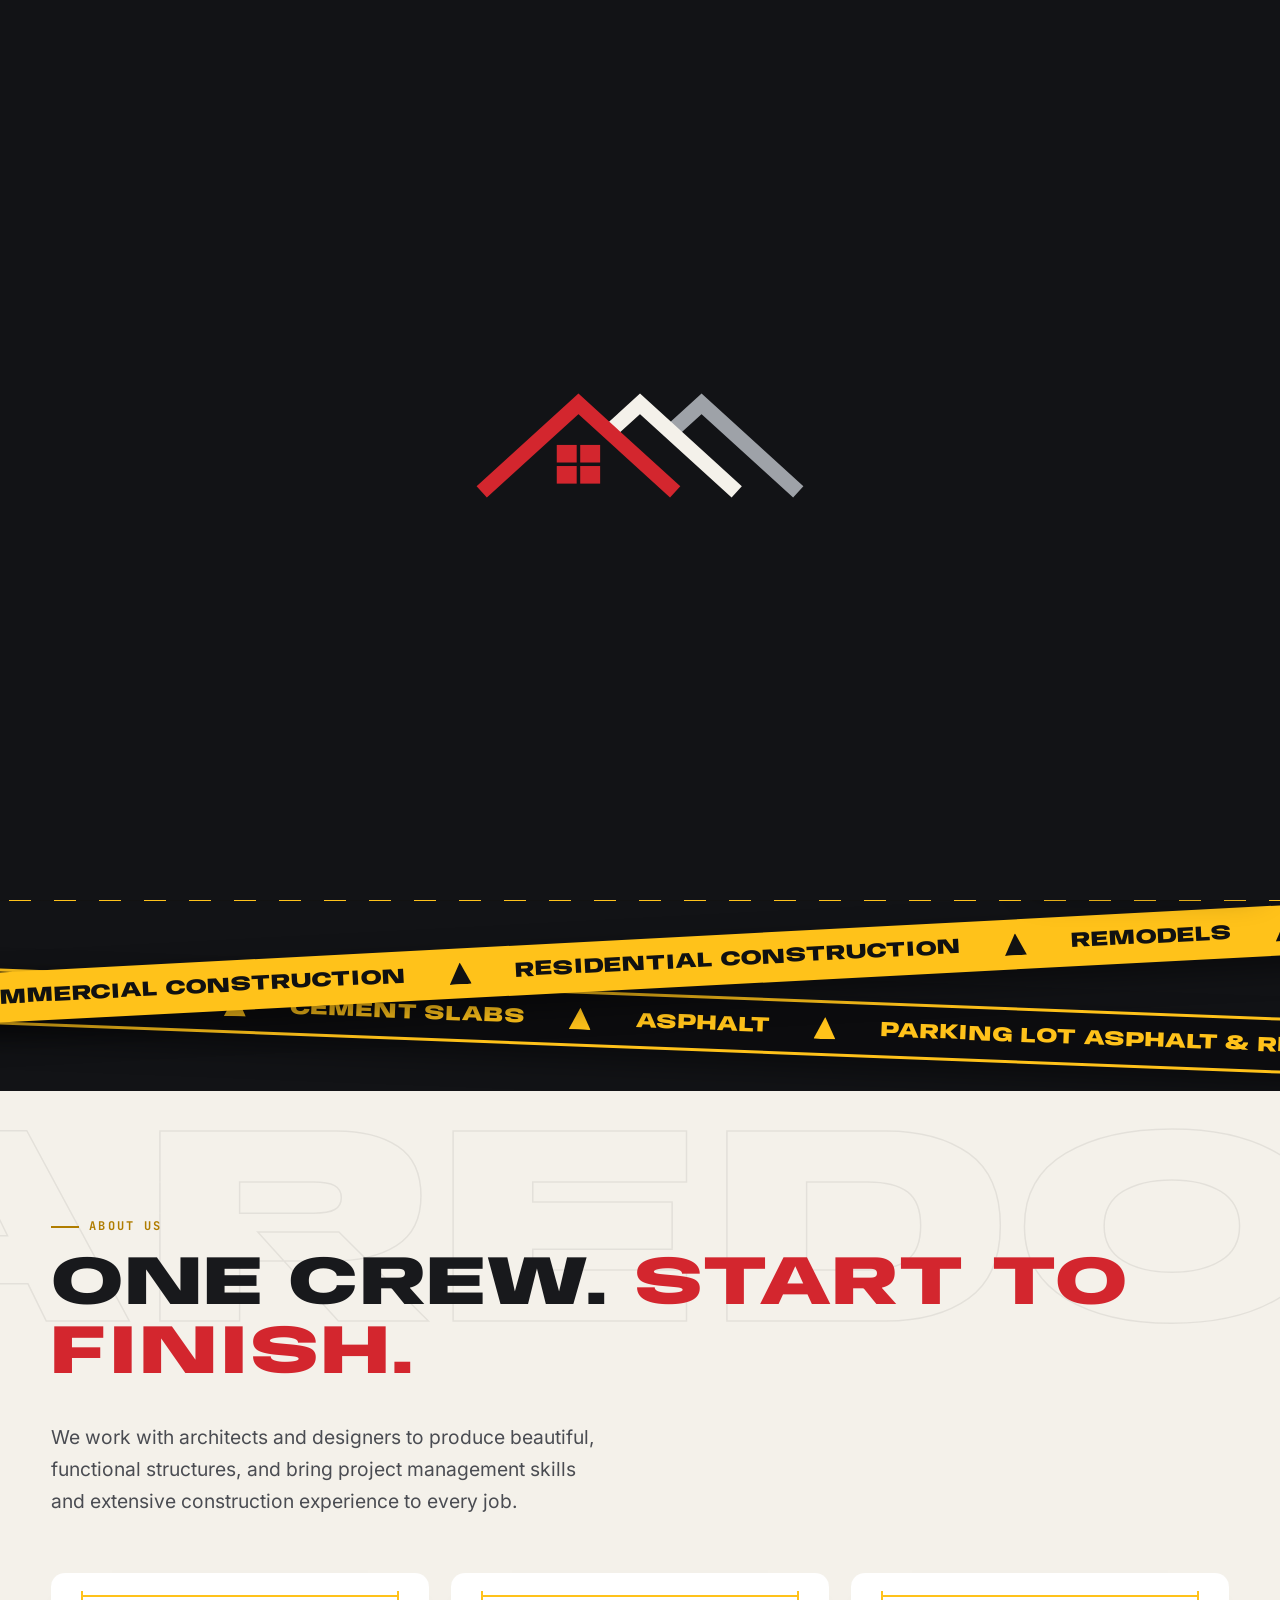
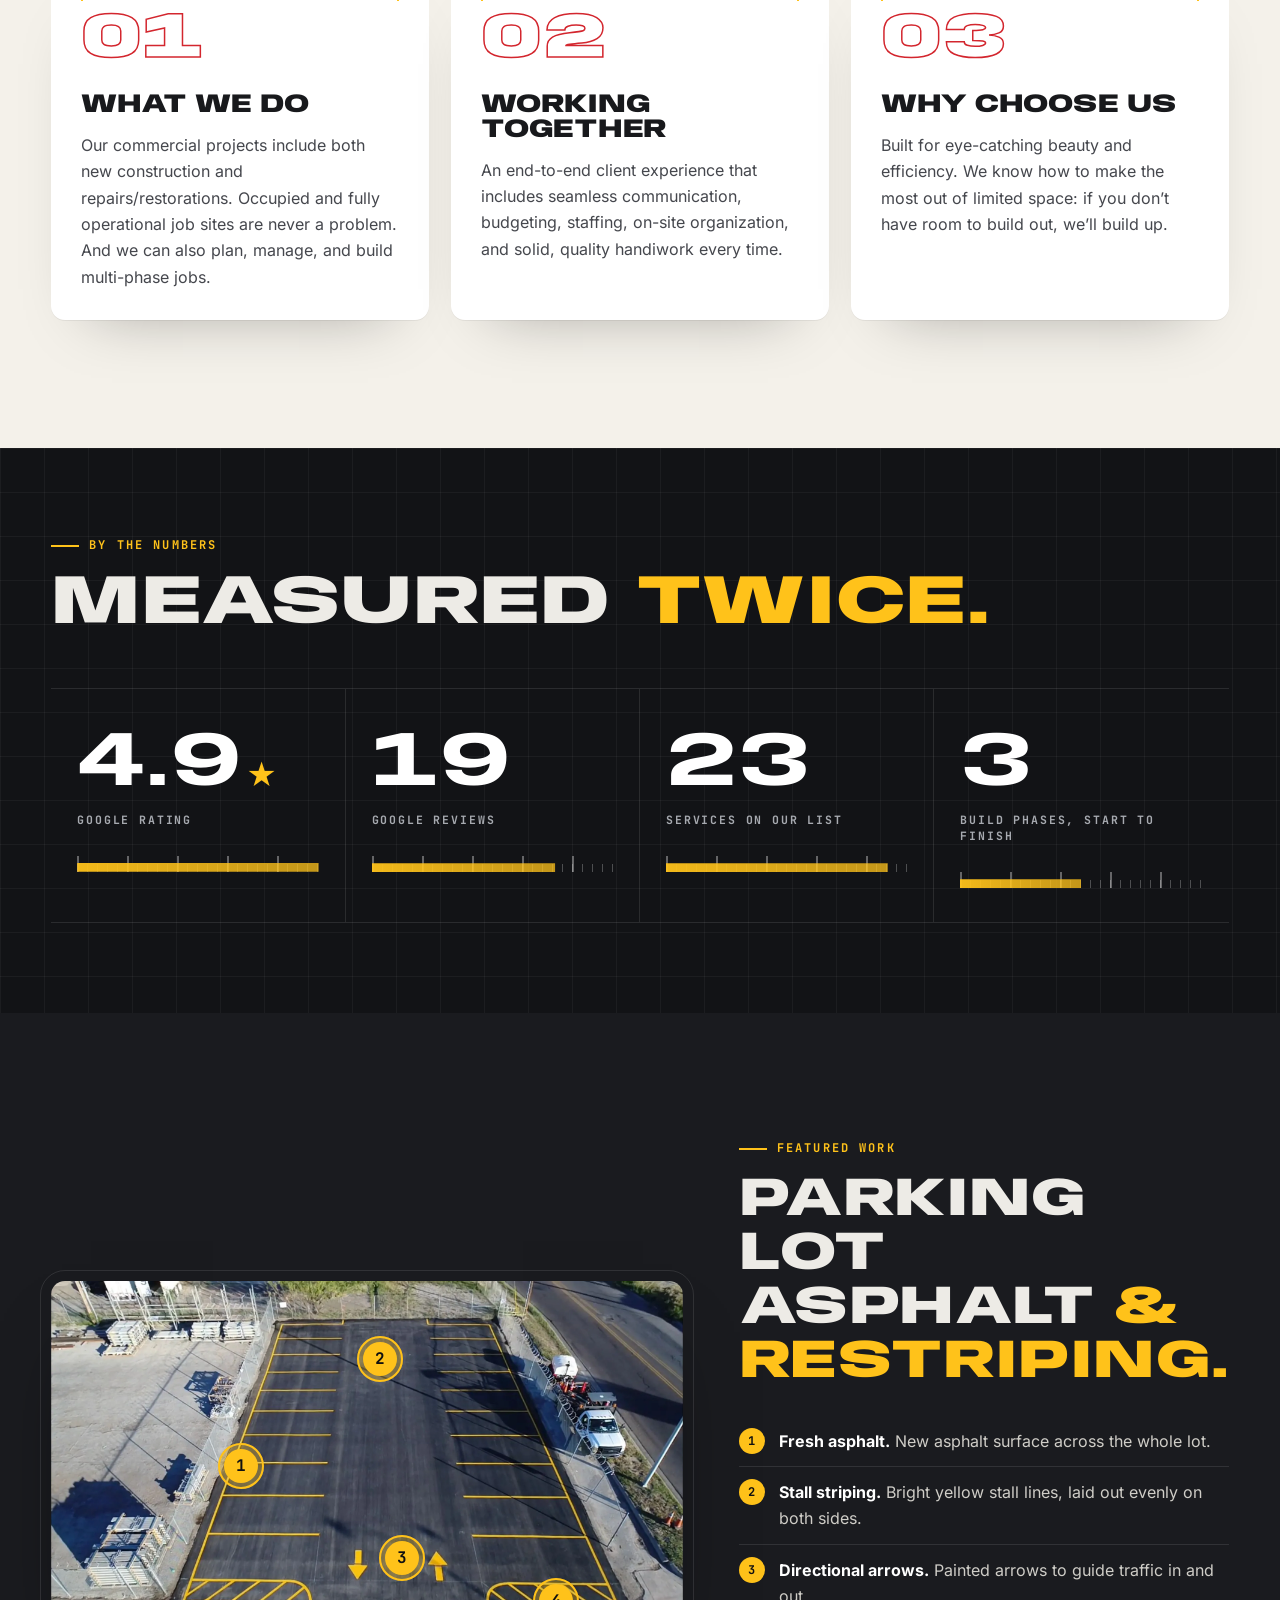
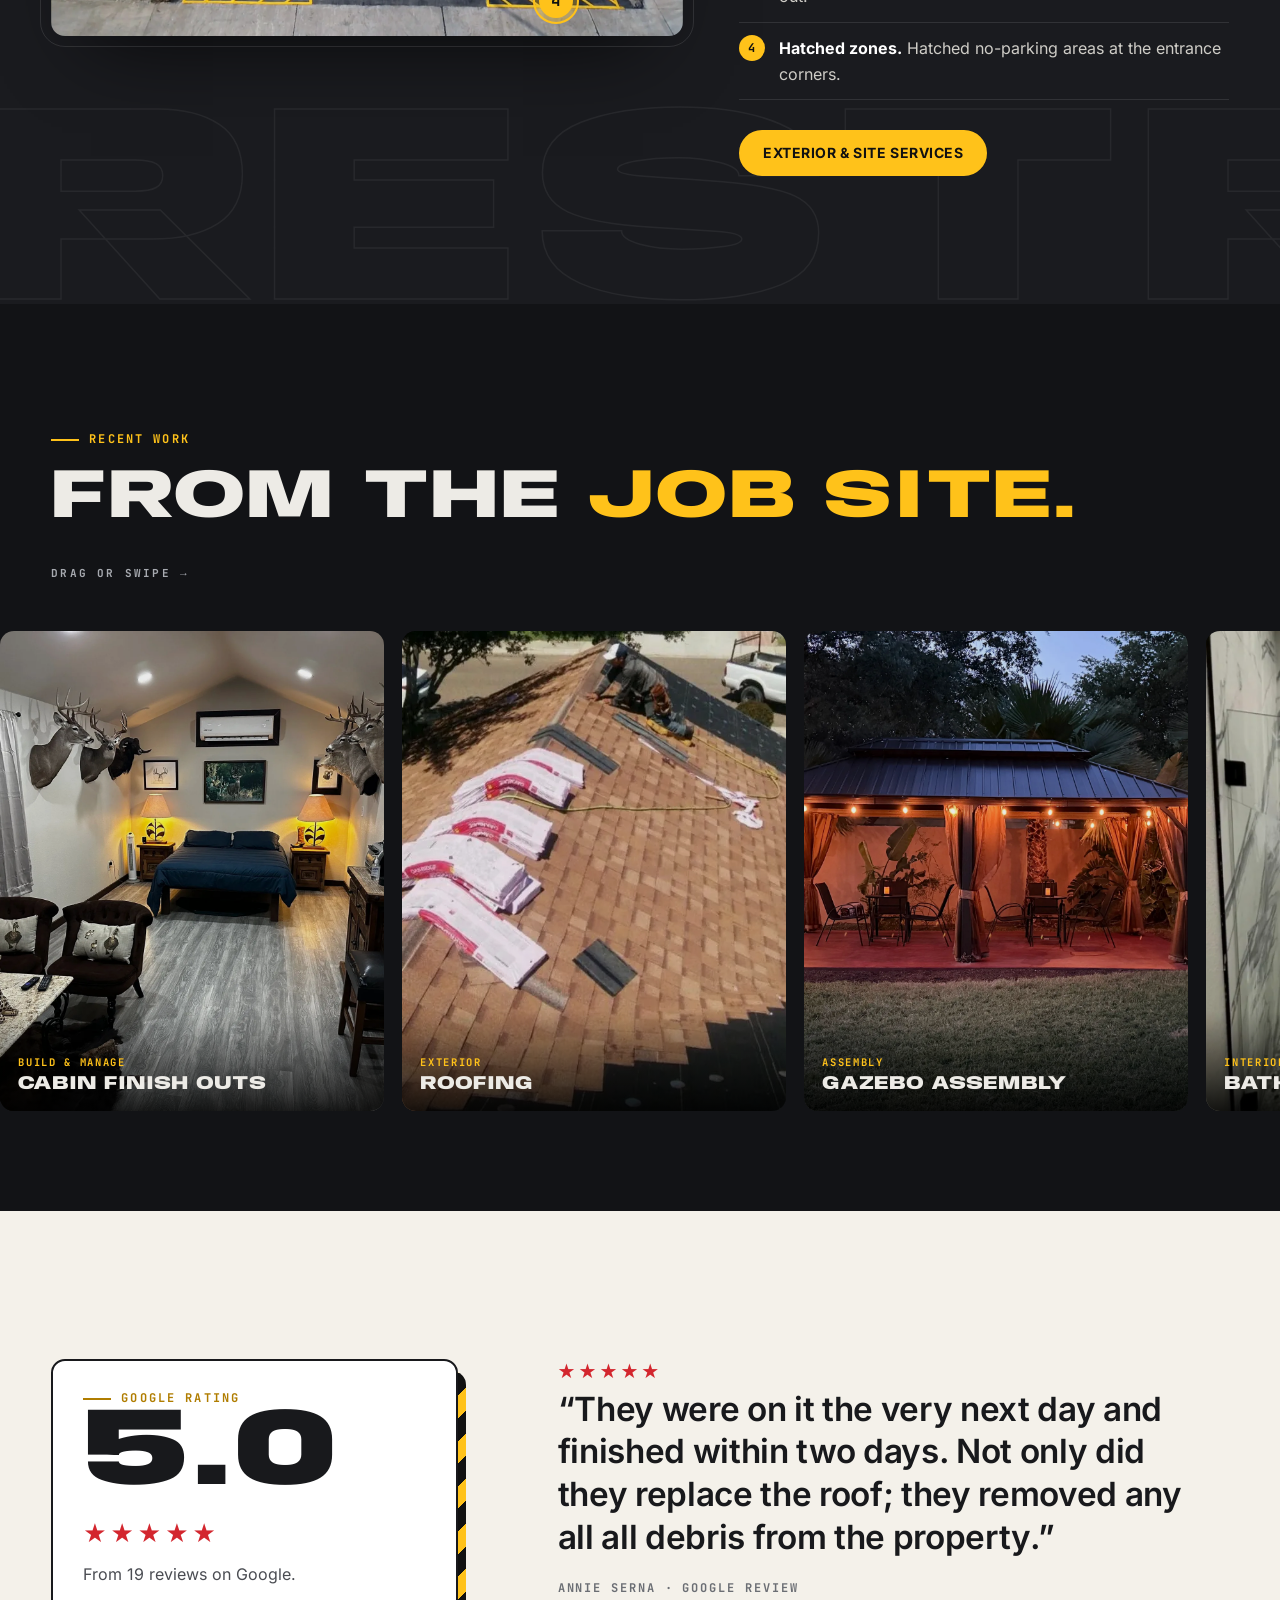
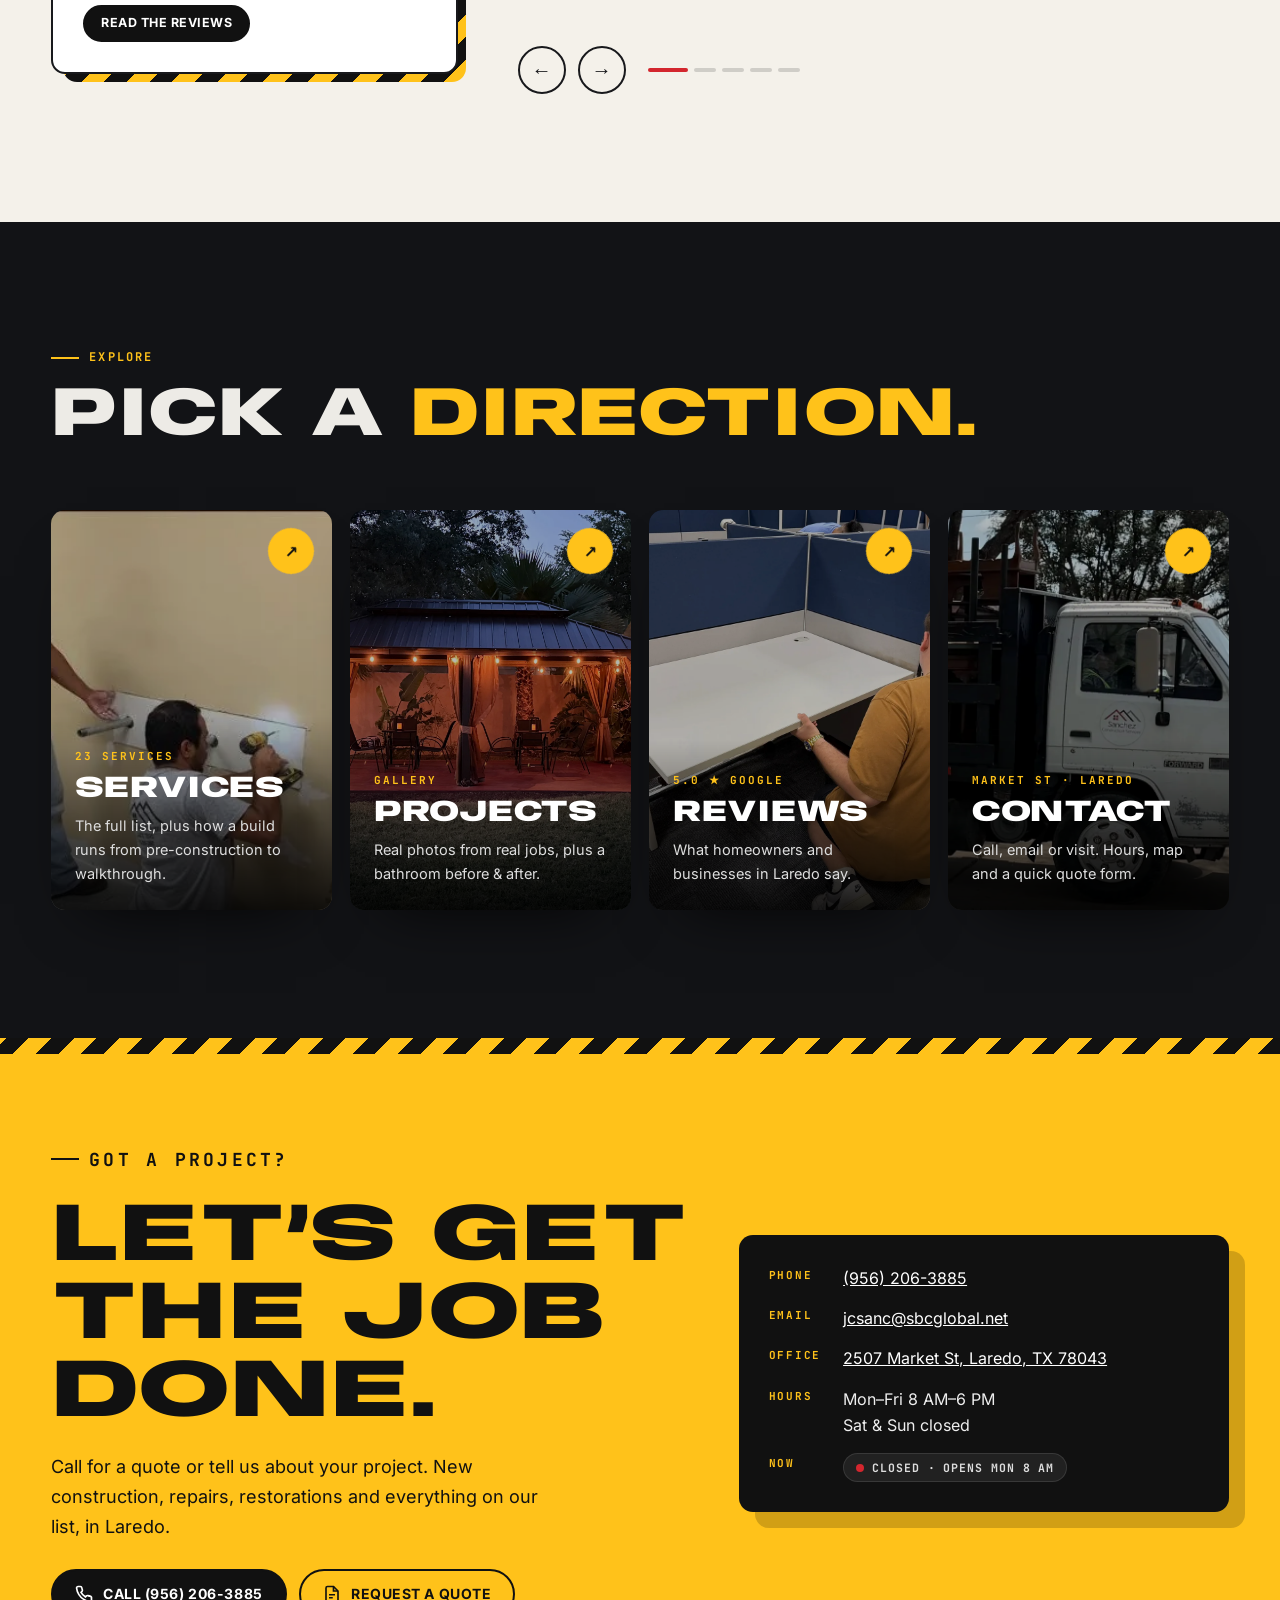
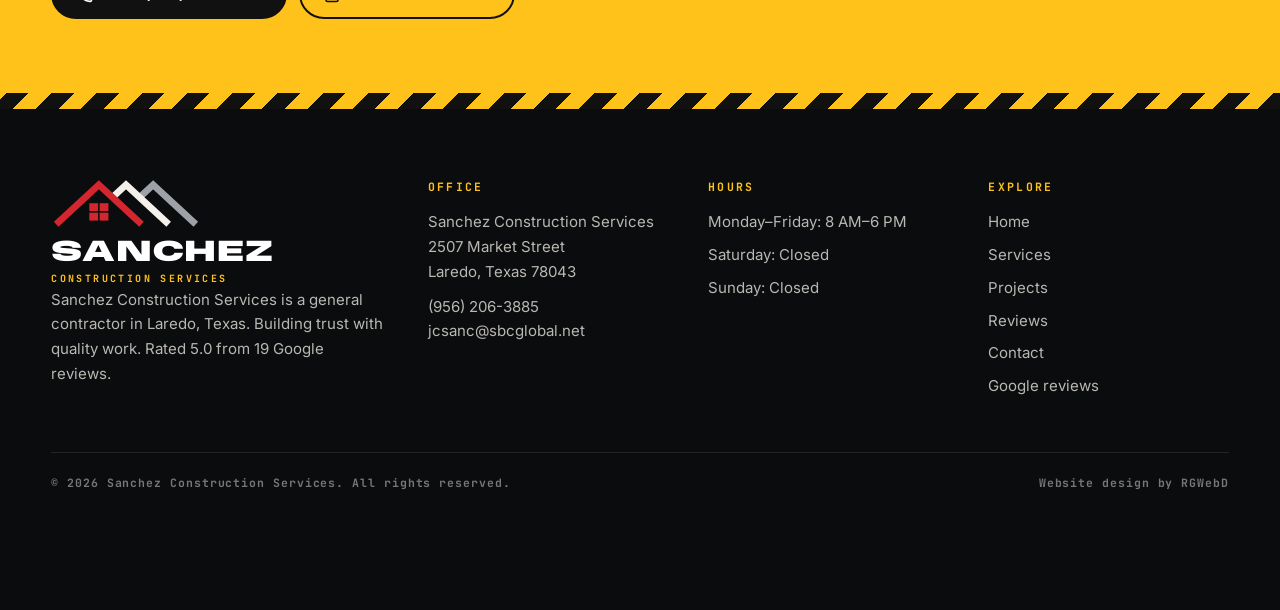
==== index.html @ cd9478da "Build v1: home, services, projects, reviews, contact + generator" ====
<!doctype html><html lang="en"><head><meta charset="utf-8"><meta name="viewport" content="width=device-width,initial-scale=1,viewport-fit=cover">
<title>Sanchez Construction Services | General Contractor in Laredo, TX</title><meta name="description" content="General contractor in Laredo, TX. Commercial &amp; residential construction, repairs, roofing, remodeling, concrete, asphalt &amp; more. 5.0★ on Google. Call (956) 206-3885."><link rel="canonical" href="https://rgwebd.github.io/sanchezconstructiontx-demo/">
<meta name="theme-color" content="#121316"><meta name="robots" content="index,follow">
<meta property="og:type" content="website"><meta property="og:site_name" content="Sanchez Construction Services"><meta property="og:locale" content="en_US"><meta property="og:title" content="Sanchez Construction Services | General Contractor in Laredo, TX"><meta property="og:description" content="General contractor in Laredo, TX. Commercial &amp; residential construction, repairs, roofing, remodeling, concrete, asphalt &amp; more. 5.0★ on Google. Call (956) 206-3885."><meta property="og:url" content="https://rgwebd.github.io/sanchezconstructiontx-demo/"><meta property="og:image" content="https://rgwebd.github.io/sanchezconstructiontx-demo/assets/og-image.jpg"><meta property="og:image:width" content="1200"><meta property="og:image:height" content="630"><meta property="og:image:alt" content="Sanchez Construction Services — general contractor in Laredo, TX">
<meta name="twitter:card" content="summary_large_image"><meta name="twitter:title" content="Sanchez Construction Services | General Contractor in Laredo, TX"><meta name="twitter:description" content="General contractor in Laredo, TX. Commercial &amp; residential construction, repairs, roofing, remodeling, concrete, asphalt &amp; more. 5.0★ on Google. Call (956) 206-3885."><meta name="twitter:image" content="https://rgwebd.github.io/sanchezconstructiontx-demo/assets/og-image.jpg">
<link rel="icon" href="favicon.ico" sizes="any"><link rel="icon" type="image/svg+xml" href="assets/favicon.svg"><link rel="apple-touch-icon" href="apple-touch-icon.png">
<link rel="preload" href="assets/fonts/anybody-100_900.woff2" as="font" type="font/woff2" crossorigin><link rel="preload" as="image" href="assets/img/dump-trailer-loader.webp" fetchpriority="high">
<link rel="stylesheet" href="assets/styles.css"><script>document.documentElement.classList.add('js')</script>
<script type="application/ld+json">{"@context": "https://schema.org", "@graph": [{"@type": "GeneralContractor", "@id": "https://rgwebd.github.io/sanchezconstructiontx-demo/#business", "name": "Sanchez Construction Services", "url": "https://rgwebd.github.io/sanchezconstructiontx-demo/", "telephone": "+1-956-206-3885", "email": "jcsanc@sbcglobal.net", "description": "General contractor in Laredo, Texas offering commercial and residential construction, repairs and restorations, roofing, painting, drywall, flooring, remodeling, masonry, concrete, asphalt and parking lot restriping, ranch, hauling and moving services.", "image": ["https://rgwebd.github.io/sanchezconstructiontx-demo/assets/og-image.jpg", "https://rgwebd.github.io/sanchezconstructiontx-demo/assets/img/dump-trailer-loader.webp"], "logo": "https://rgwebd.github.io/sanchezconstructiontx-demo/assets/icon-512.png", "address": {"@type": "PostalAddress", "streetAddress": "2507 Market St", "addressLocality": "Laredo", "addressRegion": "TX", "postalCode": "78043", "addressCountry": "US"}, "geo": {"@type": "GeoCoordinates", "latitude": 27.5035321, "longitude": -99.4703193}, "hasMap": "https://maps.google.com/?cid=174853116217362907", "areaServed": {"@type": "City", "name": "Laredo, Texas"}, "openingHoursSpecification": [{"@type": "OpeningHoursSpecification", "dayOfWeek": ["Monday", "Tuesday", "Wednesday", "Thursday", "Friday"], "opens": "08:00", "closes": "18:00"}], "aggregateRating": {"@type": "AggregateRating", "ratingValue": "5.0", "reviewCount": "19", "bestRating": "5"}, "sameAs": ["https://maps.google.com/?cid=174853116217362907"], "hasOfferCatalog": {"@type": "OfferCatalog", "name": "Construction services", "itemListElement": [{"@type": "Offer", "itemOffered": {"@type": "Service", "name": "Commercial Construction", "url": "https://rgwebd.github.io/sanchezconstructiontx-demo/services.html#commercial"}}, {"@type": "Offer", "itemOffered": {"@type": "Service", "name": "Residential Construction", "url": "https://rgwebd.github.io/sanchezconstructiontx-demo/services.html#residential"}}, {"@type": "Offer", "itemOffered": {"@type": "Service", "name": "Remodels", "url": "https://rgwebd.github.io/sanchezconstructiontx-demo/services.html#remodels"}}, {"@type": "Offer", "itemOffered": {"@type": "Service", "name": "Cabin Finish Outs", "url": "https://rgwebd.github.io/sanchezconstructiontx-demo/services.html#cabin"}}, {"@type": "Offer", "itemOffered": {"@type": "Service", "name": "Painting", "url": "https://rgwebd.github.io/sanchezconstructiontx-demo/services.html#painting"}}, {"@type": "Offer", "itemOffered": {"@type": "Service", "name": "Drywall Repairs & Installation", "url": "https://rgwebd.github.io/sanchezconstructiontx-demo/services.html#drywall"}}, {"@type": "Offer", "itemOffered": {"@type": "Service", "name": "Flooring Installation", "url": "https://rgwebd.github.io/sanchezconstructiontx-demo/services.html#flooring"}}, {"@type": "Offer", "itemOffered": {"@type": "Service", "name": "Bathroom Remodeling", "url": "https://rgwebd.github.io/sanchezconstructiontx-demo/services.html#bathroom"}}, {"@type": "Offer", "itemOffered": {"@type": "Service", "name": "Suspended Ceiling Installation", "url": "https://rgwebd.github.io/sanchezconstructiontx-demo/services.html#ceiling"}}, {"@type": "Offer", "itemOffered": {"@type": "Service", "name": "Glazing", "url": "https://rgwebd.github.io/sanchezconstructiontx-demo/services.html#glazing"}}, {"@type": "Offer", "itemOffered": {"@type": "Service", "name": "Roofing Repairs & Installations", "url": "https://rgwebd.github.io/sanchezconstructiontx-demo/services.html#roofing"}}, {"@type": "Offer", "itemOffered": {"@type": "Service", "name": "Masonry", "url": "https://rgwebd.github.io/sanchezconstructiontx-demo/services.html#masonry"}}, {"@type": "Offer", "itemOffered": {"@type": "Service", "name": "Block Fences", "url": "https://rgwebd.github.io/sanchezconstructiontx-demo/services.html#fence"}}, {"@type": "Offer", "itemOffered": {"@type": "Service", "name": "Cement Slabs", "url": "https://rgwebd.github.io/sanchezconstructiontx-demo/services.html#slabs"}}, {"@type": "Offer", "itemOffered": {"@type": "Service", "name": "Asphalt", "url": "https://rgwebd.github.io/sanchezconstructiontx-demo/services.html#asphalt"}}, {"@type": "Offer", "itemOffered": {"@type": "Service", "name": "Parking Lot Asphalt & Restriping", "url": "https://rgwebd.github.io/sanchezconstructiontx-demo/services.html#parking"}}, {"@type": "Offer", "itemOffered": {"@type": "Service", "name": "Landscaping Services", "url": "https://rgwebd.github.io/sanchezconstructiontx-demo/services.html#landscaping"}}, {"@type": "Offer", "itemOffered": {"@type": "Service", "name": "Ranch Services", "url": "https://rgwebd.github.io/sanchezconstructiontx-demo/services.html#ranch"}}, {"@type": "Offer", "itemOffered": {"@type": "Service", "name": "Septic Tank Services", "url": "https://rgwebd.github.io/sanchezconstructiontx-demo/services.html#septic"}}, {"@type": "Offer", "itemOffered": {"@type": "Service", "name": "Dump Trailer Services", "url": "https://rgwebd.github.io/sanchezconstructiontx-demo/services.html#dump"}}, {"@type": "Offer", "itemOffered": {"@type": "Service", "name": "Moving Services", "url": "https://rgwebd.github.io/sanchezconstructiontx-demo/services.html#moving"}}, {"@type": "Offer", "itemOffered": {"@type": "Service", "name": "Furniture Assembly", "url": "https://rgwebd.github.io/sanchezconstructiontx-demo/services.html#furniture"}}, {"@type": "Offer", "itemOffered": {"@type": "Service", "name": "Gazebo Assembly", "url": "https://rgwebd.github.io/sanchezconstructiontx-demo/services.html#gazebo"}}]}, "review": [{"@type": "Review", "author": {"@type": "Person", "name": "Annie Serna"}, "reviewRating": {"@type": "Rating", "ratingValue": "5", "bestRating": "5"}, "reviewBody": "I contacted Sanchez Construction Services when I needed the roof replaced. Mr. Sanchez and his staff were prompt and very professional in their initial visit and with the estimate. Upon agreeing to the job, they were on it the very next day and finished within two days. Not only did they replace the roof; they removed any all all debris from the property. We have had strong rain and winds since the roof was replaced and there have not been any problems with it. I have since asked Mr. Sanchez and crew to do other jobs and the results are always the same. Timely, professional and work is of the best quality. The professionalism of Sanchez Construction is like none I have ever seen. I recommend them for any and all jobs without any hesitation whatsoever."}, {"@type": "Review", "author": {"@type": "Person", "name": "Nora Menza"}, "reviewRating": {"@type": "Rating", "ratingValue": "5", "bestRating": "5"}, "reviewBody": "I highly recommend Sanchez Construction Services. This company takes pride in the quality of work they do. They have installed new roof shingles on our home, renovated our four bathrooms, and painted the siding of our house. Everything is done in a timely and professional manner with close attention to detail. The employees are respectful and trustworthy. Their work is excellent! ~~Jorge and Nora Mendoza"}, {"@type": "Review", "author": {"@type": "Person", "name": "Eli Lopez"}, "reviewRating": {"@type": "Rating", "ratingValue": "5", "bestRating": "5"}, "reviewBody": "I’m a manager at a prominent Pediatric Dentistry here in Laredo. We had a major repair to do at the office. Because of the nature of our business we had to schedule the repair to be after hours. We contacted Sanchez Construction Services and they were extremely prompt with their response. They came out to the office gave us an estimate and by the next day we had our issue fixed. The very next day the owner of the company came out to the office to introduce himself and to let us know that any type of construction work we need he would be able to take care of us. Hands down the best in South Texas! Recommend them 100%!"}, {"@type": "Review", "author": {"@type": "Person", "name": "monica robledo"}, "reviewRating": {"@type": "Rating", "ratingValue": "5", "bestRating": "5"}, "reviewBody": "Excellent Customer Service! The team at Sanchez Construction is very professional, experience and dependable. Highly recommended Sanchez, for any and all of my home repairs and construction needs. You WILL NOT be disappointed!"}, {"@type": "Review", "author": {"@type": "Person", "name": "Marisela Castaneda"}, "reviewRating": {"@type": "Rating", "ratingValue": "5", "bestRating": "5"}, "reviewBody": "I was very impressed with the time it took to get my iron gate repaired. I called on a Monday morning and by Tuesday Morning my gate was as good as new. Mr. Sanchez is very professional and courteous."}]}, {"@type": "WebSite", "name": "Sanchez Construction Services", "url": "https://rgwebd.github.io/sanchezconstructiontx-demo/"}]}</script></head>
<body><a class="skip" href="#main">Skip to content</a><div class="progress" aria-hidden="true"></div>
<header class="hdr"><div class="wrap"><a class="brand" href="index.html" aria-label="Sanchez Construction Services home"><img src="assets/mark-dark.svg" width="64" height="21" alt=""><span><b>SANCHEZ</b><small>CONSTRUCTION SERVICES</small></span></a>
<nav class="nav" aria-label="Main"><a href="index.html" aria-current="page">Home</a><a href="services.html">Services</a><a href="projects.html">Projects</a><a href="reviews.html">Reviews</a><a href="contact.html">Contact</a></nav><div class="hdr-cta"><span class="status" data-status><i></i><span>Mon–Fri 8 AM–6 PM</span></span><a class="btn mag sm" href="tel:+19562063885"><svg viewBox="0 0 24 24" fill="none" stroke="currentColor" stroke-width="2.2" aria-hidden="true"><path d="M22 16.9v3a2 2 0 0 1-2.2 2 19.8 19.8 0 0 1-8.6-3.1 19.5 19.5 0 0 1-6-6A19.8 19.8 0 0 1 2.1 4.2 2 2 0 0 1 4.1 2h3a2 2 0 0 1 2 1.7c.1 1 .4 1.9.7 2.8a2 2 0 0 1-.5 2.1L8 9.9a16 16 0 0 0 6 6l1.3-1.3a2 2 0 0 1 2.1-.4c.9.3 1.8.6 2.8.7a2 2 0 0 1 1.7 2z"/></svg><span>Call</span></a><a class="btn mag ghost sm" href="contact.html#quote"><svg viewBox="0 0 24 24" fill="none" stroke="currentColor" stroke-width="2.2" aria-hidden="true"><path d="M14 2H6a2 2 0 0 0-2 2v16a2 2 0 0 0 2 2h12a2 2 0 0 0 2-2V8z"/><path d="M14 2v6h6M8 13h8M8 17h5"/></svg><span>Quote</span></a></div>
<button class="burger" aria-label="Menu" aria-expanded="false" aria-controls="mnav"><span></span><span></span><span></span></button></div></header>
<nav class="mnav" id="mnav" aria-label="Mobile"><a href="index.html">Home</a><a href="services.html">Services</a><a href="projects.html">Projects</a><a href="reviews.html">Reviews</a><a href="contact.html">Contact</a><div class="ctas"><a class="btn mag " href="tel:+19562063885"><svg viewBox="0 0 24 24" fill="none" stroke="currentColor" stroke-width="2.2" aria-hidden="true"><path d="M22 16.9v3a2 2 0 0 1-2.2 2 19.8 19.8 0 0 1-8.6-3.1 19.5 19.5 0 0 1-6-6A19.8 19.8 0 0 1 2.1 4.2 2 2 0 0 1 4.1 2h3a2 2 0 0 1 2 1.7c.1 1 .4 1.9.7 2.8a2 2 0 0 1-.5 2.1L8 9.9a16 16 0 0 0 6 6l1.3-1.3a2 2 0 0 1 2.1-.4c.9.3 1.8.6 2.8.7a2 2 0 0 1 1.7 2z"/></svg><span>Call (956) 206-3885</span></a><a class="btn mag ghost" href="contact.html#quote"><svg viewBox="0 0 24 24" fill="none" stroke="currentColor" stroke-width="2.2" aria-hidden="true"><path d="M14 2H6a2 2 0 0 0-2 2v16a2 2 0 0 0 2 2h12a2 2 0 0 0 2-2V8z"/><path d="M14 2v6h6M8 13h8M8 17h5"/></svg><span>Get a quote</span></a></div><p style="margin-top:18px"><span class="status" data-status><i></i><span>Mon–Fri 8 AM–6 PM</span></span></p></nav><main id="main"><div class="loader" aria-hidden="true"><div class="gate l"></div><div class="gate r"></div><div class="mk"><svg xmlns="http://www.w3.org/2000/svg" viewBox="-20 -22 580 190"><g fill="none" stroke-width="26" stroke-linejoin="miter" stroke-miterlimit="10">
<path pathLength="260" d="M322 48 L375 0 L540 150" stroke="#9EA2A8"/>
<path pathLength="260" d="M217 48 L270 0 L435 150" stroke="#F4F1EA"/>
<path pathLength="260" d="M0 150 L165 0 L330 150" stroke="#D3262E"/></g>
<g fill="#D3262E"><rect x="128" y="70" width="34" height="30"/><rect x="168" y="70" width="34" height="30"/><rect x="128" y="106" width="34" height="30"/><rect x="168" y="106" width="34" height="30"/></g></svg></div><p class="cap">SANCHEZ CONSTRUCTION SERVICES</p></div>
<section class="hero grain"><div class="bg" data-px="0.18"><img src="assets/img/dump-trailer-loader.webp" width="2000" height="985" alt="Wheel loader dumping material into a black dump trailer behind a white pickup" fetchpriority="high" decoding="async" ></div>
<div class="wrap"><p class="kicker coords">General contractor · Laredo, Texas<span class="geo"> · 27.5035° N 99.4703° W</span></p>
<h1 class="split"><span class="o">Building trust</span> with <span class="y">quality work.</span></h1>
<p class="lead">Commercial and residential construction, repairs and restorations, planned, managed and built by one team. We’ll get the job done!</p>
<div class="ctas"><a class="btn mag " href="tel:+19562063885"><svg viewBox="0 0 24 24" fill="none" stroke="currentColor" stroke-width="2.2" aria-hidden="true"><path d="M22 16.9v3a2 2 0 0 1-2.2 2 19.8 19.8 0 0 1-8.6-3.1 19.5 19.5 0 0 1-6-6A19.8 19.8 0 0 1 2.1 4.2 2 2 0 0 1 4.1 2h3a2 2 0 0 1 2 1.7c.1 1 .4 1.9.7 2.8a2 2 0 0 1-.5 2.1L8 9.9a16 16 0 0 0 6 6l1.3-1.3a2 2 0 0 1 2.1-.4c.9.3 1.8.6 2.8.7a2 2 0 0 1 1.7 2z"/></svg><span>Call (956) 206-3885</span></a><a class="btn mag ghost" href="contact.html#quote"><svg viewBox="0 0 24 24" fill="none" stroke="currentColor" stroke-width="2.2" aria-hidden="true"><path d="M14 2H6a2 2 0 0 0-2 2v16a2 2 0 0 0 2 2h12a2 2 0 0 0 2-2V8z"/><path d="M14 2v6h6M8 13h8M8 17h5"/></svg><span>Get a quote</span></a></div>
<div class="trust"><a class="chip" href="https://maps.google.com/?cid=174853116217362907" target="_blank" rel="noopener"><span class="st" aria-hidden="true">★★★★★</span><b>5.0</b> · 19 Google reviews</a><span class="status" data-status><i></i><span>Mon–Fri 8 AM–6 PM</span></span></div></div>
<p class="side" aria-hidden="true">2507 MARKET ST · LAREDO TX</p><div class="edge" aria-hidden="true"></div></section>
<section class="tapes" aria-label="Services"><div class="tape a"><ul><li>Commercial Construction</li><li>Residential Construction</li><li>Remodels</li><li>Cabin Finish Outs</li><li>Painting</li><li>Drywall Repairs &amp; Installation</li><li>Flooring Installation</li><li>Bathroom Remodeling</li><li>Suspended Ceiling Installation</li><li>Glazing</li><li>Roofing Repairs &amp; Installations</li><li>Masonry</li></ul><ul aria-hidden="true"><li>Commercial Construction</li><li>Residential Construction</li><li>Remodels</li><li>Cabin Finish Outs</li><li>Painting</li><li>Drywall Repairs &amp; Installation</li><li>Flooring Installation</li><li>Bathroom Remodeling</li><li>Suspended Ceiling Installation</li><li>Glazing</li><li>Roofing Repairs &amp; Installations</li><li>Masonry</li></ul></div><div class="tape b"><ul><li>Block Fences</li><li>Cement Slabs</li><li>Asphalt</li><li>Parking Lot Asphalt &amp; Restriping</li><li>Landscaping Services</li><li>Ranch Services</li><li>Septic Tank Services</li><li>Dump Trailer Services</li><li>Moving Services</li><li>Furniture Assembly</li><li>Gazebo Assembly</li><li>Commercial Construction</li><li>Residential Construction</li></ul><ul aria-hidden="true"><li>Block Fences</li><li>Cement Slabs</li><li>Asphalt</li><li>Parking Lot Asphalt &amp; Restriping</li><li>Landscaping Services</li><li>Ranch Services</li><li>Septic Tank Services</li><li>Dump Trailer Services</li><li>Moving Services</li><li>Furniture Assembly</li><li>Gazebo Assembly</li><li>Commercial Construction</li><li>Residential Construction</li></ul></div></section>
<section class="sec light bp-l" aria-labelledby="about-h"><span class="ghost-type" style="right:-4vw;top:40px" aria-hidden="true">Laredo</span><div class="wrap">
<div class="head-row"><div><p class="kicker">About us</p><h2 class="h2 split" id="about-h">One crew. <em>Start to finish.</em></h2></div><p class="lead" data-r>We work with architects and designers to produce beautiful, functional structures, and bring project management skills and extensive construction experience to every job.</p></div>
<div class="pillars">
<article class="pillar" data-r><span class="dim" aria-hidden="true"></span><span class="no">01</span><h3>What we do</h3><p>Our commercial projects include both new construction and repairs/restorations. Occupied and fully operational job sites are never a problem. And we can also plan, manage, and build multi-phase jobs.</p></article>
<article class="pillar" data-r style="transition-delay:.12s"><span class="dim" aria-hidden="true"></span><span class="no">02</span><h3>Working together</h3><p>An end-to-end client experience that includes seamless communication, budgeting, staffing, on-site organization, and solid, quality handiwork every time.</p></article>
<article class="pillar" data-r style="transition-delay:.24s"><span class="dim" aria-hidden="true"></span><span class="no">03</span><h3>Why choose us</h3><p>Built for eye-catching beauty and efficiency. We know how to make the most out of limited space: if you don’t have room to build out, we’ll build up.</p></article>
</div></div></section>
<section class="sec bp" aria-labelledby="num-h" style="padding-block:90px"><div class="wrap"><p class="kicker">By the numbers</p><h2 class="h2 split" id="num-h" style="margin-bottom:46px">Measured <em>twice.</em></h2>
<div class="stats">
<div class="stat"><div class="num" data-count="5.0" data-dec="1"><b>5.0</b><small>★</small></div><div class="lab">Google rating</div><div class="rule" style="--f:1"><i></i></div></div>
<div class="stat"><div class="num" data-count="19"><b>19</b></div><div class="lab">Google reviews</div><div class="rule" style="--f:.76"><i></i></div></div>
<div class="stat"><div class="num" data-count="23"><b>23</b></div><div class="lab">Services on our list</div><div class="rule" style="--f:.92"><i></i></div></div>
<div class="stat"><div class="num" data-count="3"><b>3</b></div><div class="lab">Build phases, start to finish</div><div class="rule" style="--f:.5"><i></i></div></div>
</div></div></section>
<section class="sec ink" aria-labelledby="feat-h"><span class="ghost-type" style="left:-3vw;bottom:-30px" aria-hidden="true">Restripe</span><div class="wrap feat">
<div class="hsframe" data-r="zoom"><img src="assets/img/parking-lot-aerial.webp" width="2104" height="1183" alt="Aerial view of a parking lot with fresh asphalt and new yellow striping" loading="lazy" decoding="async" ><button class="hs-pin" style="left:30%;top:52%" aria-expanded="false" aria-controls="hs0" aria-label="Fresh asphalt">1</button><div class="hs-tip" id="hs0" role="tooltip" style="left:30%;top:52%"><b>Fresh asphalt</b>New asphalt surface across the whole lot.</div><button class="hs-pin" style="left:52%;top:22%" aria-expanded="false" aria-controls="hs1" aria-label="Stall striping">2</button><div class="hs-tip" id="hs1" role="tooltip" style="left:52%;top:22%"><b>Stall striping</b>Bright yellow stall lines, laid out evenly on both sides.</div><button class="hs-pin" style="left:55.5%;top:78%" aria-expanded="false" aria-controls="hs2" aria-label="Directional arrows">3</button><div class="hs-tip" id="hs2" role="tooltip" style="left:55.5%;top:78%"><b>Directional arrows</b>Painted arrows to guide traffic in and out.</div><button class="hs-pin" style="left:80%;top:90%" aria-expanded="false" aria-controls="hs3" aria-label="Hatched zones">4</button><div class="hs-tip" id="hs3" role="tooltip" style="left:80%;top:90%"><b>Hatched zones</b>Hatched no-parking areas at the entrance corners.</div></div>
<div><p class="kicker">Featured work</p><h2 class="h2 split" id="feat-h" style="font-size:clamp(34px,4.2vw,60px)">Parking lot asphalt <em>&amp; restriping.</em></h2>
<ol class="hs-list" data-r><li><span><b style="color:#fff">Fresh asphalt.</b> New asphalt surface across the whole lot.</span></li><li><span><b style="color:#fff">Stall striping.</b> Bright yellow stall lines, laid out evenly on both sides.</span></li><li><span><b style="color:#fff">Directional arrows.</b> Painted arrows to guide traffic in and out.</span></li><li><span><b style="color:#fff">Hatched zones.</b> Hatched no-parking areas at the entrance corners.</span></li></ol>
<div class="ctas" data-r><a class="btn mag" href="services.html#exterior">Exterior &amp; site services</a></div></div></div></section>
<section class="sec" aria-labelledby="reel-h" style="padding-bottom:70px"><div class="wrap head-row" style="margin-bottom:34px"><div><p class="kicker">Recent work</p><h2 class="h2 split" id="reel-h">From the <em>job site.</em></h2></div><p class="reel-hint">Drag or swipe →</p></div>
<div class="reel" tabindex="0" aria-label="Recent project photos"><figure><a href="projects.html" aria-label="Cabin Finish Outs — see projects"><img src="assets/img/cabin-finish-out.webp" width="2000" height="1500" alt="Finished cabin interior" loading="lazy" decoding="async" ></a><figcaption><small>Build & Manage</small>Cabin Finish Outs</figcaption></figure><figure><a href="projects.html" aria-label="Roofing — see projects"><img src="assets/img/roofing-shingles.webp" width="616" height="1008" alt="Shingles staged during a roof installation" loading="lazy" decoding="async" ></a><figcaption><small>Exterior</small>Roofing</figcaption></figure><figure><a href="projects.html" aria-label="Gazebo Assembly — see projects"><img src="assets/img/gazebo.webp" width="2000" height="1500" alt="Assembled gazebo at dusk" loading="lazy" decoding="async" ></a><figcaption><small>Assembly</small>Gazebo Assembly</figcaption></figure><figure><a href="projects.html" aria-label="Bathroom Remodeling — see projects"><img src="assets/img/bath-after.webp" width="860" height="1264" alt="Remodeled walk-in shower" loading="lazy" decoding="async" ></a><figcaption><small>Interiors</small>Bathroom Remodeling</figcaption></figure><figure><a href="projects.html" aria-label="Masonry — see projects"><img src="assets/img/masonry.webp" width="960" height="720" alt="Crew working on a block wall" loading="lazy" decoding="async" ></a><figcaption><small>Exterior & Site</small>Masonry</figcaption></figure><figure><a href="projects.html" aria-label="Ranch Services — see projects"><img src="assets/img/ranch-services.webp" width="960" height="720" alt="Equipment clearing brush on ranch land" loading="lazy" decoding="async" ></a><figcaption><small>Ranch</small>Ranch Services</figcaption></figure><figure><a href="projects.html" aria-label="Suspended Ceilings — see projects"><img src="assets/img/suspended-ceiling.webp" width="1600" height="685" alt="New suspended ceiling with panel lights" loading="lazy" decoding="async" ></a><figcaption><small>Interiors</small>Suspended Ceilings</figcaption></figure><figure><a href="projects.html" aria-label="Cement Slabs — see projects"><img src="assets/img/cement-slab.webp" width="750" height="347" alt="Concrete pour from a mixer truck" loading="lazy" decoding="async" ></a><figcaption><small>Exterior & Site</small>Cement Slabs</figcaption></figure></div></section>
<section class="sec light" aria-labelledby="rv-h"><div class="wrap rv-wrap">
<div class="big-rate" data-r="left"><p class="kicker">Google rating</p><div class="n">5.0</div><div class="st" aria-label="5 out of 5 stars">★★★★★</div><p>From 19 reviews on Google.</p><p style="margin-top:18px"><a class="btn dark sm" href="reviews.html">Read the reviews</a></p></div>
<div class="rv" aria-roledescription="carousel" aria-label="Customer reviews"><h2 class="sr" id="rv-h" style="position:absolute;width:1px;height:1px;overflow:hidden;clip:rect(0 0 0 0)">What customers say</h2><div class="rv-track"><figure class="rv-card on"><span class="st" aria-hidden="true">★★★★★</span><blockquote>“They were on it the very next day and finished within two days. Not only did they replace the roof; they removed any all all debris from the property.”</blockquote><cite>Annie Serna · Google review</cite></figure><figure class="rv-card"><span class="st" aria-hidden="true">★★★★★</span><blockquote>“This company takes pride in the quality of work they do. Everything is done in a timely and professional manner with close attention to detail.”</blockquote><cite>Nora Menza · Google review</cite></figure><figure class="rv-card"><span class="st" aria-hidden="true">★★★★★</span><blockquote>“They came out to the office gave us an estimate and by the next day we had our issue fixed. Hands down the best in South Texas!”</blockquote><cite>Eli Lopez · Google review</cite></figure><figure class="rv-card"><span class="st" aria-hidden="true">★★★★★</span><blockquote>“The team at Sanchez Construction is very professional, experience and dependable. You WILL NOT be disappointed!”</blockquote><cite>monica robledo · Google review</cite></figure><figure class="rv-card"><span class="st" aria-hidden="true">★★★★★</span><blockquote>“I called on a Monday morning and by Tuesday Morning my gate was as good as new. Mr. Sanchez is very professional and courteous.”</blockquote><cite>Marisela Castaneda · Review shown on the company’s previous website</cite></figure></div>
<div class="rv-ctl"><button class="pv" aria-label="Previous review">←</button><button class="nx" aria-label="Next review">→</button><div class="rv-dots" aria-hidden="true"><i></i><i></i><i></i><i></i><i></i></div></div></div></div></section>
<section class="sec" aria-labelledby="go-h"><div class="wrap"><div class="head-row"><div><p class="kicker">Explore</p><h2 class="h2 split" id="go-h">Pick a <em>direction.</em></h2></div></div>
<div class="cards">
<a class="card tilt" href="services.html"><img src="assets/img/drywall.webp" width="584" height="347" alt="Crew installing drywall" loading="lazy" decoding="async" ><span class="arr" aria-hidden="true">→</span><span class="in2"><small>23 SERVICES</small><h3>Services</h3><p>The full list, plus how a build runs from pre-construction to walkthrough.</p></span></a>
<a class="card tilt" href="projects.html"><img src="assets/img/gazebo.webp" width="2000" height="1500" alt="Gazebo with string lights at dusk" loading="lazy" decoding="async" ><span class="arr" aria-hidden="true">→</span><span class="in2"><small>GALLERY</small><h3>Projects</h3><p>Real photos from real jobs, plus a bathroom before &amp; after.</p></span></a>
<a class="card tilt" href="reviews.html"><img src="assets/img/furniture-assembly.webp" width="1600" height="1200" alt="Crew member assembling office desks" loading="lazy" decoding="async" ><span class="arr" aria-hidden="true">→</span><span class="in2"><small>5.0 ★ GOOGLE</small><h3>Reviews</h3><p>What homeowners and businesses in Laredo say.</p></span></a>
<a class="card tilt" href="contact.html"><img src="assets/img/moving-truck.webp" width="1600" height="820" alt="Sanchez Construction Services truck" loading="lazy" decoding="async" style="object-position:88% 50%"><span class="arr" aria-hidden="true">→</span><span class="in2"><small>MARKET ST · LAREDO</small><h3>Contact</h3><p>Call, email or visit. Hours, map and a quick quote form.</p></span></a>
</div></div></section></main><section class="cta-band" aria-labelledby="cta-h"><div class="wrap cta-grid"><div data-r>
<p class="kicker">Got a project?</p><h2 id="cta-h">Let’s get the job done.</h2>
<p>Call for a quote or tell us about your project. New construction, repairs, restorations and everything on our list, in Laredo.</p>
<div class="ctas"><a class="btn mag dark" href="tel:+19562063885"><svg viewBox="0 0 24 24" fill="none" stroke="currentColor" stroke-width="2.2" aria-hidden="true"><path d="M22 16.9v3a2 2 0 0 1-2.2 2 19.8 19.8 0 0 1-8.6-3.1 19.5 19.5 0 0 1-6-6A19.8 19.8 0 0 1 2.1 4.2 2 2 0 0 1 4.1 2h3a2 2 0 0 1 2 1.7c.1 1 .4 1.9.7 2.8a2 2 0 0 1-.5 2.1L8 9.9a16 16 0 0 0 6 6l1.3-1.3a2 2 0 0 1 2.1-.4c.9.3 1.8.6 2.8.7a2 2 0 0 1 1.7 2z"/></svg><span>Call (956) 206-3885</span></a><a class="btn mag dark" style="--bg:transparent;--fg:#111;border-color:#111" href="contact.html#quote"><svg viewBox="0 0 24 24" fill="none" stroke="currentColor" stroke-width="2.2" aria-hidden="true"><path d="M14 2H6a2 2 0 0 0-2 2v16a2 2 0 0 0 2 2h12a2 2 0 0 0 2-2V8z"/><path d="M14 2v6h6M8 13h8M8 17h5"/></svg><span>Request a quote</span></a></div></div>
<div class="cta-card" data-r="right"><dl><dt>Phone</dt><dd><a href="tel:+19562063885">(956) 206-3885</a></dd><dt>Email</dt><dd><a href="mailto:jcsanc@sbcglobal.net">jcsanc@sbcglobal.net</a></dd><dt>Office</dt><dd><a href="https://www.google.com/maps/dir/?api=1&destination=Sanchez+Construction+Services%2C+2507+Market+St%2C+Laredo%2C+TX+78043" target="_blank" rel="noopener">2507 Market St, Laredo, TX 78043</a></dd><dt>Hours</dt><dd>Mon–Fri 8 AM–6 PM<br>Sat &amp; Sun closed</dd><dt>Now</dt><dd><span class="status" data-status><i></i><span>Mon–Fri 8 AM–6 PM</span></span></dd></dl></div></div></section>
<footer class="ftr"><div class="wrap"><div class="fgrid">
<div><img class="logo" src="assets/mark-dark.svg" width="150" height="49" alt="" loading="lazy"><p class="fbrand">SANCHEZ<small>CONSTRUCTION SERVICES</small></p><p>Sanchez Construction Services is a general contractor in Laredo, Texas. Building trust with quality work. Rated 5.0 from 19 Google reviews.</p></div>
<div><h2>Office</h2><address style="font-style:normal">Sanchez Construction Services<br>2507 Market Street<br>Laredo, Texas 78043</address><p style="margin-top:10px"><a href="tel:+19562063885">(956) 206-3885</a><br><a href="mailto:jcsanc@sbcglobal.net">jcsanc@sbcglobal.net</a></p></div>
<div><h2>Hours</h2><ul><li>Monday–Friday: 8 AM–6 PM</li><li>Saturday: Closed</li><li>Sunday: Closed</li></ul></div>
<div><h2>Explore</h2><ul><li><a href="index.html">Home</a></li><li><a href="services.html">Services</a></li><li><a href="projects.html">Projects</a></li><li><a href="reviews.html">Reviews</a></li><li><a href="contact.html">Contact</a></li><li><a href="https://maps.google.com/?cid=174853116217362907" target="_blank" rel="noopener">Google reviews</a></li></ul></div>
</div><div class="fine"><span>© 2026 Sanchez Construction Services. All rights reserved.</span><span>Website design by RGWebD</span></div></div></footer>
<div class="mbar" role="navigation" aria-label="Quick actions"><a class="btn mag " href="tel:+19562063885"><svg viewBox="0 0 24 24" fill="none" stroke="currentColor" stroke-width="2.2" aria-hidden="true"><path d="M22 16.9v3a2 2 0 0 1-2.2 2 19.8 19.8 0 0 1-8.6-3.1 19.5 19.5 0 0 1-6-6A19.8 19.8 0 0 1 2.1 4.2 2 2 0 0 1 4.1 2h3a2 2 0 0 1 2 1.7c.1 1 .4 1.9.7 2.8a2 2 0 0 1-.5 2.1L8 9.9a16 16 0 0 0 6 6l1.3-1.3a2 2 0 0 1 2.1-.4c.9.3 1.8.6 2.8.7a2 2 0 0 1 1.7 2z"/></svg><span>Call now</span></a><a class="btn mag ghost" href="contact.html#quote"><svg viewBox="0 0 24 24" fill="none" stroke="currentColor" stroke-width="2.2" aria-hidden="true"><path d="M14 2H6a2 2 0 0 0-2 2v16a2 2 0 0 0 2 2h12a2 2 0 0 0 2-2V8z"/><path d="M14 2v6h6M8 13h8M8 17h5"/></svg><span>Get a quote</span></a></div>
<div class="demo" role="note">Design preview by RGWebD <button aria-label="Dismiss design preview note">×</button></div><script src="assets/script.js" defer></script></body></html>
---- assets/styles.css ----
@font-face{font-family:'Anybody';font-style:normal;font-weight:100 900;font-stretch:50% 150%;font-display:swap;src:url(fonts/anybody-100_900.woff2) format('woff2')}
@font-face{font-family:'Inter';font-style:normal;font-weight:400 700;font-display:swap;src:url(fonts/inter-400_700.woff2) format('woff2')}
@font-face{font-family:'JetBrains Mono';font-style:normal;font-weight:500;font-display:swap;src:url(fonts/jetbrainsmono-500.woff2) format('woff2')}
@font-face{font-family:'JetBrains Mono';font-style:normal;font-weight:700;font-display:swap;src:url(fonts/jetbrainsmono-500.woff2) format('woff2')}
/* Sanchez Construction Services — RGWebD demo. Palette: asphalt, safety yellow, roof red, chalk, steel */
:root{--asph:#121316;--ink:#1A1B1F;--ink2:#23252A;--y:#FFC21A;--y2:#FFD65C;--red:#D3262E;--chalk:#F4F1EA;--chalk2:#E7E2D7;--steel:#7A7D83;--mut:#A7AAB0;--line:rgba(255,255,255,.1);
--disp:'Anybody',Impact,'Arial Narrow',sans-serif;--body:'Inter',system-ui,-apple-system,Segoe UI,Roboto,sans-serif;--mono:'JetBrains Mono',ui-monospace,Menlo,monospace;
--r:14px;--ease:cubic-bezier(.2,.8,.2,1);--hz:repeating-linear-gradient(-45deg,var(--y) 0 16px,#111 16px 32px)}
*{box-sizing:border-box}html{scroll-behavior:smooth;-webkit-text-size-adjust:100%}
html,body{overflow-x:clip}body{margin:0;background:var(--asph);color:#EDEBE6;font:16px/1.65 var(--body)}
img{max-width:100%;display:block;height:auto}a{color:inherit}
h1,h2,h3{font-family:var(--disp);font-stretch:125%;font-weight:850;text-transform:uppercase;line-height:.95;letter-spacing:-.01em;margin:0}
p{margin:0 0 1em}
.wrap{width:min(1240px,92vw);margin:0 auto}
.skip{position:absolute;left:-999px;top:8px;background:var(--y);color:#000;padding:8px 14px;z-index:999;border-radius:6px}.skip:focus{left:8px}
:focus-visible{outline:3px solid var(--y);outline-offset:3px}
.kicker{font:700 12px/1.3 var(--mono);letter-spacing:.18em;text-transform:uppercase;color:var(--y);display:flex;align-items:center;gap:10px;margin:0 0 18px}
.kicker::before{content:"";width:28px;height:2px;background:currentColor}
.lead{font-size:clamp(17px,1.5vw,20px);color:#CFCDC7;max-width:58ch}
.grain::after{content:"";position:absolute;inset:0;pointer-events:none;opacity:.07;mix-blend-mode:overlay;background-image:url("data:image/svg+xml,%3Csvg xmlns='http://www.w3.org/2000/svg' width='160' height='160'%3E%3Cfilter id='n'%3E%3CfeTurbulence type='fractalNoise' baseFrequency='.85' numOctaves='3' stitchTiles='stitch'/%3E%3C/filter%3E%3Crect width='100%25' height='100%25' filter='url(%23n)'/%3E%3C/svg%3E")}
.bp{background-image:linear-gradient(rgba(255,255,255,.045) 1px,transparent 1px),linear-gradient(90deg,rgba(255,255,255,.045) 1px,transparent 1px);background-size:44px 44px}
.bp-l{background-image:linear-gradient(rgba(0,0,0,.05) 1px,transparent 1px),linear-gradient(90deg,rgba(0,0,0,.05) 1px,transparent 1px);background-size:44px 44px}
/* progress */
.progress{position:fixed;left:0;top:0;height:4px;width:100%;background:var(--hz);transform-origin:0 50%;transform:scaleX(0);z-index:200}
/* buttons */
.btn{--bg:var(--y);--fg:#111;display:inline-flex;align-items:center;gap:10px;padding:14px 22px;border-radius:999px;background:var(--bg);color:var(--fg);font:800 14px/1 var(--body);letter-spacing:.04em;text-transform:uppercase;text-decoration:none;border:2px solid var(--bg);transition:transform .35s var(--ease),background .25s,color .25s,box-shadow .25s;will-change:transform;white-space:nowrap}
.btn svg{width:18px;height:18px;flex:none}
.btn:hover{box-shadow:0 10px 30px -8px rgba(255,194,26,.55)}
.btn.ghost{--bg:transparent;--fg:#fff;border-color:rgba(255,255,255,.35)}.btn.ghost:hover{border-color:var(--y);color:var(--y);box-shadow:none}
.btn.dark{--bg:#111;--fg:#fff}.btn.red{--bg:var(--red);--fg:#fff}
.btn.sm{padding:10px 16px;font-size:12.5px}
.ctas{display:flex;flex-wrap:wrap;gap:12px}
/* status */
.status{display:inline-flex;align-items:center;gap:8px;font:700 11.5px/1 var(--mono);letter-spacing:.08em;text-transform:uppercase;padding:8px 12px;border-radius:999px;background:rgba(255,255,255,.07);border:1px solid var(--line);color:#ddd;white-space:nowrap}
.status i{width:8px;height:8px;border-radius:50%;background:var(--steel)}
.status.open i{background:#3DDC84;box-shadow:0 0 0 0 rgba(61,220,132,.6);animation:ping 1.8s infinite}.status.closed i{background:var(--red)}
@keyframes ping{70%{box-shadow:0 0 0 8px rgba(61,220,132,0)}100%{box-shadow:0 0 0 0 rgba(61,220,132,0)}}
/* header */
.hdr{position:sticky;top:0;z-index:100;background:rgba(18,19,22,.72);backdrop-filter:blur(14px) saturate(1.4);-webkit-backdrop-filter:blur(14px) saturate(1.4);border-bottom:1px solid var(--line);transition:background .3s}
.hdr.scrolled{background:rgba(18,19,22,.92)}
.hdr .wrap{display:flex;align-items:center;gap:22px;height:74px}
.brand{display:flex;align-items:center;gap:12px;text-decoration:none;flex:none}
.brand img{width:64px;height:auto}
.brand b{display:block;font:900 21px/0.9 var(--disp);font-stretch:140%;letter-spacing:.02em}
.brand small{display:block;font:700 8.5px/1 var(--mono);letter-spacing:.24em;color:var(--y);margin-top:5px}
.nav{display:flex;gap:4px;margin-left:auto}
.nav a{position:relative;text-decoration:none;font:600 14px/1 var(--body);padding:10px 12px;color:#D9D7D2;border-radius:8px}
.nav a::after{content:"";position:absolute;left:12px;right:12px;bottom:4px;height:2px;background:var(--y);transform:scaleX(0);transform-origin:0 50%;transition:transform .35s var(--ease)}
.nav a:hover::after,.nav a[aria-current]::after{transform:scaleX(1)}.nav a[aria-current]{color:#fff}
.hdr-cta{display:flex;align-items:center;gap:10px}
.burger{display:none;margin-left:auto;width:46px;height:46px;border-radius:12px;border:1px solid var(--line);background:rgba(255,255,255,.05);cursor:pointer;padding:12px}
.burger span{display:block;height:2px;background:#fff;margin:5px 0;transition:transform .3s,opacity .3s}
.burger[aria-expanded=true] span:nth-child(1){transform:translateY(7px) rotate(45deg)}.burger[aria-expanded=true] span:nth-child(2){opacity:0}.burger[aria-expanded=true] span:nth-child(3){transform:translateY(-7px) rotate(-45deg)}
.mnav{position:fixed;inset:74px 0 0;z-index:99;background:rgba(18,19,22,.98);padding:28px 6vw;display:flex;flex-direction:column;gap:6px;transform:translateY(-12px);opacity:0;visibility:hidden;transition:.35s var(--ease)}
.mnav.open{transform:none;opacity:1;visibility:visible}
.mnav>a{font:850 34px/1.15 var(--disp);font-stretch:125%;text-transform:uppercase;text-decoration:none;padding:6px 0;border-bottom:1px solid var(--line)}
.mnav .ctas{margin-top:22px}
@media (max-width:1060px){.nav,.hdr-cta .status{display:none}}
@media (max-width:820px){.hdr-cta{display:none}.burger{display:block}.brand b{font-size:18px}}
/* reveals */
.js [data-r]{opacity:0;transform:translateY(34px);transition:opacity .9s var(--ease),transform .9s var(--ease)}
.js [data-r=left]{transform:translateX(-50px)}.js [data-r=right]{transform:translateX(50px)}.js [data-r=zoom]{transform:scale(.92)}
.js [data-r].in{opacity:1;transform:none}
.split .w{display:inline-block;overflow:hidden;vertical-align:top;padding-bottom:.06em}
.split .w>span{display:inline-block;transform:translateY(105%);transition:transform 1s var(--ease)}
.split.in .w>span{transform:none}
/* loader */
.loader{position:fixed;inset:0;z-index:500;display:grid;place-items:center;background:var(--asph);pointer-events:none}
.loader .gate{position:absolute;top:0;bottom:0;width:50.5%;background:var(--asph);transition:transform 1s var(--ease)}
.loader .gate.l{left:0;border-right:10px solid transparent;border-image:var(--hz) 1}.loader .gate.r{right:0}
.loader .mk{position:relative;z-index:2;width:min(340px,70vw);transition:opacity .4s,transform .6s var(--ease)}
.loader .mk path{stroke-dasharray:260;stroke-dashoffset:260;animation:draw 1s var(--ease) forwards}
.loader .mk path:nth-child(2){animation-delay:.18s}.loader .mk path:nth-child(3){animation-delay:.36s}
.loader .mk rect{opacity:0;animation:pop .35s .9s forwards}
.loader .cap{position:absolute;bottom:14vh;left:0;right:0;text-align:center;font:700 12px var(--mono);letter-spacing:.3em;color:var(--y);z-index:2}
@keyframes draw{to{stroke-dashoffset:0}}@keyframes pop{to{opacity:1}}
.loader.done .mk,.loader.done .cap{opacity:0;transform:scale(.9)}.loader.done .gate.l{transform:translateX(-101%)}.loader.done .gate.r{transform:translateX(101%)}
.loader.gone{display:none}
/* hero (home) */
.hero{position:relative;min-height:calc(100svh - 74px);display:flex;align-items:flex-end;overflow:hidden;isolation:isolate}
.hero .bg{position:absolute;inset:-6% 0 0;z-index:-2}
.hero .bg img{width:100%;height:100%;object-fit:cover;object-position:62% 50%;animation:kb 18s var(--ease) both}
@keyframes kb{from{transform:scale(1.16)}to{transform:scale(1.02)}}
.hero::before{content:"";position:absolute;inset:0;z-index:-1;background:linear-gradient(90deg,rgba(12,13,15,.94) 0%,rgba(12,13,15,.78) 38%,rgba(12,13,15,.15) 75%),linear-gradient(0deg,rgba(12,13,15,.9),transparent 45%)}
.hero .wrap{padding:80px 0 64px;position:relative}
.hero h1{font-size:clamp(44px,6.4vw,104px);font-stretch:140%;line-height:.88;max-width:none}
.hero h1 .o,.hero h1 .y{white-space:nowrap}
.hero h1 .o{color:transparent;-webkit-text-stroke:2px #fff;display:block}
.hero h1 .y{color:var(--y)}
.hero .lead{margin:26px 0 30px}
.coords{font:600 11px/1 var(--mono);letter-spacing:.2em;color:var(--mut);text-transform:uppercase}
.trust{display:flex;flex-wrap:wrap;align-items:center;gap:12px;margin-top:28px}
.chip{display:inline-flex;align-items:center;gap:10px;padding:9px 14px;border-radius:999px;background:rgba(255,255,255,.08);border:1px solid var(--line);font:600 13.5px/1 var(--body);text-decoration:none;backdrop-filter:blur(6px)}
.chip .st{color:var(--y);letter-spacing:2px}
.hero .edge{position:absolute;left:0;right:0;bottom:0;height:14px;background:var(--hz);background-size:45px 45px;animation:slide 2.5s linear infinite}
@keyframes slide{to{background-position:45px 0}}
.hero .side{position:absolute;right:3vw;top:50%;transform:translateY(-50%) rotate(90deg);transform-origin:right center;font:700 11px var(--mono);letter-spacing:.35em;color:rgba(255,255,255,.55)}
@media (max-width:820px){
 .hero{display:block;min-height:0}
 .hero .bg{position:relative;inset:auto;height:52vh;min-height:300px}
 .hero::before{background:linear-gradient(0deg,var(--asph) 0%,rgba(18,19,22,0) 40%);height:52vh;min-height:300px;bottom:auto}
 .hero .wrap{padding:0 0 56px;margin-top:-18px}
 .hero .side{display:none}
 .hero h1 .o{-webkit-text-stroke:1.5px #fff}
 .hero h1{font-size:clamp(40px,12.4vw,64px);font-stretch:125%}.hero h1 .o,.hero h1 .y{white-space:normal}.hero .geo{display:none}
}
/* tapes */
.tapes{position:relative;height:190px;overflow:hidden;background:var(--asph)}
.tape{position:absolute;left:-5%;width:110%;display:flex;overflow:hidden;padding:14px 0;box-shadow:0 12px 30px rgba(0,0,0,.45)}
.tape.a{top:38px;background:var(--y);color:#111;transform:rotate(-3deg);z-index:2}
.tape.b{top:92px;background:#0C0C0E;color:var(--y);transform:rotate(2.2deg);border-block:3px solid var(--y)}
.tape ul{display:flex;gap:0;margin:0;padding:0;list-style:none;flex:none;animation:mq 46s linear infinite}
.tape.b ul{animation-direction:reverse;animation-duration:54s}
.tape li{font:850 21px/1 var(--disp);font-stretch:135%;text-transform:uppercase;white-space:nowrap;padding:0 22px;display:flex;align-items:center;gap:44px}
.tape li::after{content:"";width:22px;height:22px;background:currentColor;clip-path:polygon(50% 0,100% 100%,0 100%)}
.tapes:hover ul{animation-play-state:paused}
@keyframes mq{to{transform:translateX(-100%)}}
/* sections */
.sec{position:relative;padding:clamp(80px,10vw,140px) 0;overflow:hidden}
.sec.light{background:var(--chalk);color:#18191C}.sec.light .lead{color:#4A4C52}.sec.light .kicker{color:#B07D00}
.sec.ink{background:var(--ink)}
.h2{font-size:clamp(38px,5.4vw,78px);font-stretch:140%}
.h2 em{font-style:normal;color:var(--y)}.light .h2 em{color:var(--red)}
.ghost-type{position:absolute;pointer-events:none;font:900 clamp(120px,22vw,340px)/.8 var(--disp);font-stretch:150%;color:transparent;-webkit-text-stroke:1.5px rgba(0,0,0,.07);white-space:nowrap;text-transform:uppercase;user-select:none}
.ink .ghost-type,.dark-ghost{-webkit-text-stroke-color:rgba(255,255,255,.06)}
.head-row{display:flex;justify-content:space-between;align-items:flex-end;gap:30px;margin-bottom:56px;flex-wrap:wrap}
.head-row .lead{max-width:46ch;margin:0}
/* pillars */
.pillars{display:grid;grid-template-columns:repeat(3,1fr);gap:22px;position:relative;z-index:1}
.pillar{background:#fff;border-radius:var(--r);padding:34px 30px 30px;position:relative;box-shadow:0 1px 0 rgba(0,0,0,.06),0 30px 60px -40px rgba(0,0,0,.35);overflow:hidden}
.pillar .no{font:900 64px/1 var(--disp);font-stretch:150%;color:transparent;-webkit-text-stroke:1.5px var(--red);display:block;margin-bottom:22px}
.pillar h3{font-size:26px;font-stretch:130%;margin-bottom:14px}
.pillar p{color:#45474D;margin:0}
.pillar .dim{position:absolute;left:30px;right:30px;top:18px;height:10px;border-left:2px solid var(--y);border-right:2px solid var(--y)}
.pillar .dim::before{content:"";position:absolute;left:0;right:0;top:4px;height:2px;background:var(--y);transform:scaleX(0);transition:transform 1.1s .3s var(--ease)}
.pillar.in .dim::before{transform:scaleX(1)}
@media (max-width:900px){.pillars{grid-template-columns:1fr}}
/* stats / tape measure */
.stats{display:grid;grid-template-columns:repeat(4,1fr);gap:0;border-top:1px solid var(--line);border-bottom:1px solid var(--line)}
.stat{padding:40px 26px 34px;border-right:1px solid var(--line);position:relative}
.stat:last-child{border-right:0}
.stat .num{font:900 clamp(54px,6vw,92px)/.9 var(--disp);font-stretch:150%;color:#fff;display:flex;align-items:baseline;gap:6px}
.stat .num small{font-size:.38em;color:var(--y)}
.stat .lab{font:700 11.5px/1.4 var(--mono);letter-spacing:.16em;text-transform:uppercase;color:var(--mut);margin-top:14px}
.rule{height:22px;margin-top:22px;position:relative;background:repeating-linear-gradient(90deg,rgba(255,255,255,.25) 0 1px,transparent 1px 10px) bottom/100% 8px no-repeat,repeating-linear-gradient(90deg,rgba(255,255,255,.35) 0 2px,transparent 2px 50px) bottom/100% 16px no-repeat}
.rule i{position:absolute;left:0;bottom:0;height:22px;width:100%;background:linear-gradient(90deg,rgba(255,194,26,.95),rgba(255,194,26,.75));mix-blend-mode:normal;transform-origin:0 50%;transform:scaleX(0);transition:transform 1.8s var(--ease);clip-path:polygon(0 60%,100% 60%,100% 100%,0 100%)}
.stat.in .rule i{transform:scaleX(var(--f,1))}
@media (max-width:900px){.stats{grid-template-columns:1fr 1fr}.stat:nth-child(2){border-right:0}.stat:nth-child(-n+2){border-bottom:1px solid var(--line)}}
@media (max-width:420px){.stat{padding:28px 16px}}
/* hotspot feature */
.feat{display:grid;grid-template-columns:1.6fr 1fr;gap:56px;align-items:center}
.hsframe{position:relative;border-radius:var(--r);overflow:hidden;aspect-ratio:2104/1183;box-shadow:0 40px 80px -40px rgba(0,0,0,.8);outline:1px solid var(--line);outline-offset:10px}
.hsframe img{width:100%;height:100%;object-fit:cover}
.hs-pin{position:absolute;transform:translate(-50%,-50%);width:34px;height:34px;border-radius:50%;border:0;background:var(--y);color:#111;font:900 16px/1 var(--mono);cursor:pointer;box-shadow:0 0 0 6px rgba(255,194,26,.3);transition:transform .25s}
.hs-pin::before{content:"";position:absolute;inset:-6px;border-radius:50%;border:2px solid var(--y);animation:hsp 2.2s infinite}
@keyframes hsp{from{transform:scale(.8);opacity:1}to{transform:scale(1.8);opacity:0}}
.hs-pin:hover,.hs-pin[aria-expanded=true]{transform:translate(-50%,-50%) scale(1.12)}
.hs-tip{position:absolute;z-index:3;transform:translate(-50%,calc(-100% - 28px));background:#0E0F11;color:#fff;border:1px solid var(--y);border-radius:10px;padding:10px 14px;font:600 13.5px/1.35 var(--body);width:max-content;max-width:220px;opacity:0;pointer-events:none;transition:opacity .25s,transform .25s}
.hs-tip.show{opacity:1;transform:translate(-50%,calc(-100% - 22px))}
.hs-tip b{display:block;font:700 10.5px var(--mono);letter-spacing:.16em;color:var(--y);text-transform:uppercase;margin-bottom:3px}
.hs-list{list-style:none;padding:0;margin:24px 0 30px;counter-reset:h}
.hs-list li{display:flex;gap:14px;padding:12px 0;border-bottom:1px solid var(--line);color:#CFCDC7}
.hs-list li::before{counter-increment:h;content:counter(h);flex:none;width:26px;height:26px;border-radius:50%;background:var(--y);color:#111;font:800 12px/26px var(--mono);text-align:center}
@media (max-width:900px){.feat{grid-template-columns:1fr;gap:34px}}
/* reel */
.reel{display:flex;gap:18px;overflow-x:auto;scroll-snap-type:x mandatory;padding:6px 4vw 30px;cursor:grab;scrollbar-width:thin;scrollbar-color:var(--y) transparent;-webkit-overflow-scrolling:touch}
.reel.drag{cursor:grabbing;scroll-snap-type:none}.reel.drag a{pointer-events:none}
.reel figure{flex:none;width:clamp(250px,30vw,400px);margin:0;scroll-snap-align:start;position:relative;border-radius:var(--r);overflow:hidden;background:#000}
.reel img{width:100%;aspect-ratio:4/5;object-fit:cover;transition:transform .8s var(--ease),opacity .4s;opacity:.92;-webkit-user-drag:none;user-select:none}
.reel figure:hover img{transform:scale(1.06);opacity:1}
.reel figcaption{position:absolute;left:0;right:0;bottom:0;padding:44px 18px 16px;background:linear-gradient(0deg,rgba(0,0,0,.85),transparent);font:850 19px/1.05 var(--disp);font-stretch:125%;text-transform:uppercase}
.reel figcaption small{display:block;font:700 10.5px var(--mono);letter-spacing:.16em;color:var(--y);margin-bottom:6px}
.reel-hint{font:700 11px var(--mono);letter-spacing:.2em;color:var(--mut);text-transform:uppercase}
/* reviews carousel */
.rv{position:relative}
.rv-track{display:grid}
.rv-card{grid-area:1/1;opacity:0;visibility:hidden;transform:translateX(40px);transition:opacity .6s var(--ease),transform .6s var(--ease),visibility .6s}
.rv-card.on{opacity:1;visibility:visible;transform:none}
.rv blockquote{margin:0;font:600 clamp(22px,2.6vw,36px)/1.28 var(--body);letter-spacing:-.01em;max-width:30ch}
.light .rv blockquote{color:#18191C}
.rv cite{display:block;margin-top:22px;font:700 12px var(--mono);letter-spacing:.16em;text-transform:uppercase;font-style:normal;color:#6B6E74}
.rv .st{color:var(--red);letter-spacing:3px;font-size:20px;margin-bottom:18px}
.rv-ctl{display:flex;align-items:center;gap:12px;margin-top:34px}
.rv-ctl button{width:48px;height:48px;border-radius:50%;border:2px solid #18191C;background:transparent;cursor:pointer;font-size:20px;color:#18191C}
.rv-ctl button:hover{background:#18191C;color:var(--y)}
.rv-dots{display:flex;gap:6px;margin-left:10px}.rv-dots i{width:22px;height:4px;background:rgba(0,0,0,.15);border-radius:2px;transition:background .3s,width .3s}.rv-dots i.on{background:var(--red);width:40px}
.rv-wrap,.head-row{isolation:isolate}
.rv-wrap{display:grid;grid-template-columns:.8fr 1.4fr;gap:60px;align-items:center}
.big-rate{border:2px solid #18191C;border-radius:var(--r);padding:30px;position:relative;background:#fff}
.big-rate .n{font:900 110px/.85 var(--disp);font-stretch:150%;color:#18191C}
.big-rate .st{color:var(--red);font-size:26px;letter-spacing:4px;margin:12px 0 6px}
.big-rate p{margin:0;color:#4A4C52}
.big-rate::after{content:"";position:absolute;inset:10px -10px -10px 10px;border-radius:var(--r);background:var(--hz);z-index:-1}
@media (max-width:900px){.rv-wrap{grid-template-columns:1fr;gap:40px}}
/* teaser cards */
.cards{display:grid;grid-template-columns:repeat(4,1fr);gap:18px;perspective:1000px}
.card{position:relative;border-radius:var(--r);overflow:hidden;min-height:400px;display:flex;align-items:flex-end;text-decoration:none;color:#fff;background:#000;transform-style:preserve-3d;transition:transform .3s ease-out,box-shadow .3s;box-shadow:0 30px 60px -36px rgba(0,0,0,.9)}
.card img{position:absolute;inset:0;width:100%;height:100%;object-fit:cover;opacity:.72;transition:transform .9s var(--ease),opacity .4s}
.card:hover img{transform:scale(1.07);opacity:.55}
.card .in2{position:relative;padding:24px;transform:translateZ(40px);width:100%;background:linear-gradient(0deg,rgba(0,0,0,.85),transparent)}
.card small{font:700 11px var(--mono);letter-spacing:.18em;color:var(--y)}
.card h3{font-size:30px;margin:8px 0 10px;font-stretch:135%}
.card p{margin:0;font-size:14.5px;color:#ddd}
.card .arr{position:absolute;top:18px;right:18px;width:46px;height:46px;border-radius:50%;background:var(--y);color:#111;display:grid;place-items:center;font-weight:900;transform:translateZ(60px) rotate(-45deg);transition:transform .4s var(--ease)}
.card:hover .arr{transform:translateZ(60px) rotate(0)}
@media (max-width:1060px){.cards{grid-template-columns:1fr 1fr}}@media (max-width:560px){.cards{grid-template-columns:1fr}.card{min-height:320px}}
/* CTA band + footer */
.cta-band{position:relative;background:var(--y);color:#111;padding:90px 0;overflow:hidden}
.cta-band::before,.cta-band::after{content:"";position:absolute;left:0;right:0;height:16px;background:repeating-linear-gradient(-45deg,#111 0 16px,var(--y) 16px 32px)}
.cta-band::before{top:0}.cta-band::after{bottom:0}
.cta-grid{display:grid;grid-template-columns:1.3fr 1fr;gap:50px;align-items:center}
.cta-band h2{font-size:clamp(44px,6.4vw,96px);font-stretch:150%}
.cta-band p{font-size:18px;max-width:46ch;margin:20px 0 28px}
.cta-band .kicker{color:#111}
.cta-card{background:#111;color:#eee;border-radius:var(--r);padding:30px;box-shadow:16px 16px 0 rgba(0,0,0,.18)}
.cta-card dl{margin:0;display:grid;grid-template-columns:auto 1fr;gap:14px 22px}
.cta-card dt{font:700 11px/1.9 var(--mono);letter-spacing:.16em;color:var(--y);text-transform:uppercase}
.cta-card dd{margin:0}.cta-card a{color:#fff}
@media (max-width:900px){.cta-grid{grid-template-columns:1fr}}
.ftr{background:#0B0C0E;padding:70px 0 120px;color:#B9B7B2;font-size:15px}
.fgrid{display:grid;grid-template-columns:1.4fr 1fr 1fr 1fr;gap:40px}
.ftr h2{font:700 11.5px var(--mono);letter-spacing:.2em;color:var(--y);margin-bottom:16px}
.ftr ul{list-style:none;margin:0;padding:0;display:grid;gap:8px}.ftr a{text-decoration:none}.ftr a:hover{color:var(--y)}
.ftr .logo{width:150px;margin-bottom:10px}.fbrand{font:900 30px/.9 var(--disp);font-stretch:145%;color:#fff;margin:0 0 4px}.fbrand small{display:block;font:700 10px/1 var(--mono);letter-spacing:.24em;color:var(--y);margin-top:8px}
.fine{display:flex;justify-content:space-between;flex-wrap:wrap;gap:10px;border-top:1px solid var(--line);margin-top:50px;padding-top:22px;font:600 11.5px var(--mono);letter-spacing:.08em;color:#777}
@media (max-width:900px){.fgrid{grid-template-columns:1fr 1fr}}@media (max-width:520px){.fgrid{grid-template-columns:1fr}}
.mbar{position:fixed;left:10px;right:10px;bottom:10px;z-index:90;display:none;gap:8px;padding:8px;border-radius:999px;background:rgba(18,19,22,.9);backdrop-filter:blur(10px);border:1px solid var(--line);transform:translateY(130%);transition:transform .45s var(--ease)}
.mbar .btn{flex:1;justify-content:center;padding:14px 10px}
.mbar.show{transform:none}
@media (max-width:820px){.mbar{display:flex}}
.demo{position:fixed;right:16px;bottom:16px;z-index:95;display:flex;align-items:center;gap:8px;background:#fff;color:#111;border-radius:999px;padding:7px 8px 7px 14px;font:700 11.5px var(--mono);letter-spacing:.06em;box-shadow:0 10px 30px rgba(0,0,0,.35)}
.demo button{border:0;background:#111;color:#fff;width:22px;height:22px;border-radius:50%;cursor:pointer;font-size:13px;line-height:1}
@media (max-width:820px){.demo{display:none;bottom:86px;right:auto;left:50%;transform:translateX(-50%)}.mbar.show~.demo{display:flex}}
/* page hero */
.phero{position:relative;padding:120px 0 90px;overflow:hidden;isolation:isolate;min-height:62vh;display:flex;align-items:flex-end}
.phero .bg{position:absolute;inset:-10% 0 0;z-index:-2}.phero .bg img{width:100%;height:100%;object-fit:cover}
.phero::before{content:"";position:absolute;inset:0;z-index:-1;background:linear-gradient(90deg,rgba(12,13,15,.93),rgba(12,13,15,.55) 60%,rgba(12,13,15,.25)),linear-gradient(0deg,rgba(12,13,15,.85),transparent 50%)}
.phero h1{font-size:clamp(46px,7.4vw,112px);font-stretch:150%;max-width:13ch}
.phero .lead{margin-top:22px}
.crumbs{font:700 11.5px var(--mono);letter-spacing:.16em;text-transform:uppercase;color:var(--mut);margin-bottom:24px}.crumbs a{text-decoration:none;color:#fff}.crumbs a:hover{color:var(--y)}
.phero .frame{position:absolute;right:4vw;bottom:-1px;width:120px;height:120px;border-right:3px solid var(--y);border-bottom:3px solid var(--y)}
/* timeline */
.tl{position:relative;max-width:980px;margin:0 auto}
.tl-line{position:absolute;left:38px;top:0;bottom:0;width:4px;background:rgba(0,0,0,.1);border-radius:2px}
.tl-line i{position:absolute;inset:0;background:var(--hz);transform-origin:50% 0;transform:scaleY(0);border-radius:2px}
.tl-step{position:relative;display:grid;grid-template-columns:80px 1fr;gap:30px;padding:0 0 70px}
.tl-step:last-child{padding-bottom:0}
.tl-step .stake{width:80px;height:80px;border-radius:50%;background:#fff;border:3px solid #18191C;display:grid;place-items:center;font:900 28px var(--disp);font-stretch:150%;position:relative;z-index:1;transition:background .4s,color .4s}
.tl-step.in .stake{background:#18191C;color:var(--y)}
.tl-step h3{font-size:clamp(30px,3.6vw,48px);font-stretch:140%;margin:10px 0 14px}
.tl-step p{max-width:60ch;color:#45474D;font-size:17px}
.tl-step .tag{font:700 11px var(--mono);letter-spacing:.18em;color:#B07D00;text-transform:uppercase}
/* services list */
.svc-nav{position:sticky;top:74px;z-index:20;background:rgba(18,19,22,.92);backdrop-filter:blur(10px);border-bottom:1px solid var(--line)}
.svc-nav .wrap{display:flex;gap:8px;overflow-x:auto;padding:12px 0;scrollbar-width:none}
.svc-nav a{flex:none;text-decoration:none;font:700 12px var(--mono);letter-spacing:.12em;text-transform:uppercase;padding:9px 14px;border-radius:999px;border:1px solid var(--line)}
.svc-nav a:hover,.svc-nav a.on{background:var(--y);color:#111;border-color:var(--y)}
.grp{padding:100px 0 30px;scroll-margin-top:130px}
.grp-h{display:grid;grid-template-columns:auto 1fr;gap:28px;align-items:end;margin-bottom:46px}
.grp-h .gn{font:900 clamp(80px,10vw,150px)/.8 var(--disp);font-stretch:150%;color:transparent;-webkit-text-stroke:2px var(--y)}
.grp-h p{color:var(--mut);margin:14px 0 0;max-width:60ch}
.svcs{display:grid;grid-template-columns:repeat(3,1fr);gap:20px}
.svc{background:var(--ink2);border:1px solid var(--line);border-radius:var(--r);overflow:hidden;display:flex;flex-direction:column;scroll-margin-top:140px;transition:transform .4s var(--ease),border-color .3s}
.svc:hover{transform:translateY(-6px);border-color:rgba(255,194,26,.5)}
.svc .ph{aspect-ratio:4/3;overflow:hidden;position:relative;background:#000}
.svc .ph img{width:100%;height:100%;object-fit:cover;transition:transform .9s var(--ease)}
.svc:hover .ph img{transform:scale(1.06)}
.svc .ph.type{display:grid;place-items:center;background:var(--asph);background-image:linear-gradient(rgba(255,255,255,.05) 1px,transparent 1px),linear-gradient(90deg,rgba(255,255,255,.05) 1px,transparent 1px);background-size:30px 30px}
.svc .ph.type span{font:900 92px/1 var(--disp);font-stretch:150%;color:transparent;-webkit-text-stroke:2px var(--y)}
.svc .ph.type::after{content:"";position:absolute;left:0;right:0;bottom:0;height:10px;background:var(--hz)}
.svc .bd{padding:22px 22px 24px}
.svc h3{font-size:21px;font-stretch:125%;margin-bottom:10px;line-height:1.05}
.svc p{margin:0;color:#BDBBB6;font-size:15px}
.svc .ix{font:700 10.5px var(--mono);letter-spacing:.16em;color:var(--y);display:block;margin-bottom:8px}
@media (max-width:1000px){.svcs{grid-template-columns:1fr 1fr}}@media (max-width:600px){.svcs{grid-template-columns:1fr}.grp-h{grid-template-columns:1fr;gap:6px}}
/* before/after */
.ba{position:relative;aspect-ratio:860/1264;max-height:78vh;margin:0 auto;border-radius:var(--r);overflow:hidden;user-select:none;touch-action:pan-y;box-shadow:0 40px 80px -40px rgba(0,0,0,.6);--p:50%}
.ba img{position:absolute;inset:0;width:100%;height:100%;object-fit:cover;pointer-events:none}
.ba .aft{clip-path:inset(0 0 0 var(--p))}
.ba .knob{position:absolute;top:0;bottom:0;left:var(--p);width:4px;margin-left:-2px;background:var(--y);pointer-events:none}
.ba .knob::after{content:"⟷";position:absolute;top:50%;left:50%;transform:translate(-50%,-50%);width:54px;height:54px;border-radius:50%;background:var(--y);color:#111;display:grid;place-items:center;font:900 22px/1 var(--body);box-shadow:0 8px 24px rgba(0,0,0,.4)}
.ba input{position:absolute;inset:0;width:100%;height:100%;opacity:0;cursor:ew-resize;margin:0}
.ba-wrap{display:grid;grid-template-columns:1fr 1fr;gap:60px;align-items:center}
@media (max-width:900px){.ba-wrap{grid-template-columns:1fr;gap:36px}}
/* gallery */
.filters{display:flex;flex-wrap:wrap;gap:8px;margin-bottom:34px}
.filters button{font:700 12px var(--mono);letter-spacing:.12em;text-transform:uppercase;padding:10px 16px;border-radius:999px;border:1px solid var(--line);background:transparent;color:#ddd;cursor:pointer}
.filters button[aria-pressed=true]{background:var(--y);color:#111;border-color:var(--y)}
.gal{columns:3 300px;column-gap:16px}
.gal figure{break-inside:avoid;margin:0 0 16px;position:relative;border-radius:12px;overflow:hidden;background:#000;transition:opacity .4s,transform .4s}
.gal figure.hide{display:none}
.gal button{display:block;width:100%;padding:0;border:0;background:none;cursor:zoom-in;color:inherit}
.gal img{width:100%;transition:transform .8s var(--ease),opacity .3s}
.gal figure:hover img{transform:scale(1.05);opacity:.85}
.gal figcaption{position:absolute;left:10px;bottom:10px;background:rgba(0,0,0,.75);backdrop-filter:blur(6px);padding:6px 10px;border-radius:8px;font:700 11px var(--mono);letter-spacing:.08em;text-transform:uppercase;pointer-events:none}
/* lightbox */
.lbx{position:fixed;inset:0;z-index:400;background:rgba(8,8,10,.95);display:none;align-items:center;justify-content:center;padding:60px 70px}
.lbx.open{display:flex}
.lbx img{max-width:100%;max-height:82vh;object-fit:contain;border-radius:8px}
.lbx figure{margin:0;text-align:center}.lbx figcaption{margin-top:14px;font:700 12px var(--mono);letter-spacing:.14em;text-transform:uppercase;color:var(--y)}
.lbx button{position:absolute;width:52px;height:52px;border-radius:50%;border:1px solid var(--line);background:rgba(255,255,255,.08);color:#fff;font-size:22px;cursor:pointer}
.lbx .x{top:18px;right:18px}.lbx .pv{left:14px;top:50%}.lbx .nx{right:14px;top:50%}
@media (max-width:600px){.lbx{padding:70px 10px}.lbx .pv,.lbx .nx{top:auto;bottom:16px}.lbx .pv{left:30%}.lbx .nx{right:30%}}
/* reviews page */
.rgrid{columns:2 380px;column-gap:22px}
.rcard{break-inside:avoid;margin:0 0 22px;background:#fff;color:#18191C;border-radius:var(--r);padding:30px;position:relative;border-top:6px solid var(--y)}
.rcard .st{color:var(--red);letter-spacing:3px}
.rcard blockquote{margin:14px 0 18px;font-size:17px;line-height:1.6}
.rcard cite{font:700 11.5px var(--mono);letter-spacing:.14em;text-transform:uppercase;font-style:normal;color:#666}
.rcard .q{position:absolute;right:22px;top:6px;font:900 90px/1 var(--disp);color:rgba(0,0,0,.06)}
/* contact */
.cgrid{display:grid;grid-template-columns:1fr 1fr;gap:28px}
.cbox{background:var(--ink2);border:1px solid var(--line);border-radius:var(--r);padding:32px}
.light .cbox{background:#fff;border-color:rgba(0,0,0,.08)}
.hours{list-style:none;padding:0;margin:0}
.hours li{display:flex;justify-content:space-between;padding:11px 0;border-bottom:1px dashed rgba(0,0,0,.15);font-weight:600}
.hours li.today{color:#B07D00}.hours li.today::after{content:"today";font:700 10px var(--mono);letter-spacing:.14em;text-transform:uppercase;background:var(--y);color:#111;padding:3px 7px;border-radius:5px;margin-left:10px}
.hours li span:last-child{margin-left:auto}
.form{display:grid;gap:14px}
.form label{font:700 11px var(--mono);letter-spacing:.14em;text-transform:uppercase;color:#555;display:grid;gap:6px}
.form input,.form select,.form textarea{font:500 16px var(--body);padding:14px 16px;border-radius:10px;border:2px solid #DDD8CD;background:#FBFAF7;color:#111}
.form input:focus,.form select:focus,.form textarea:focus{border-color:#111;outline:none}
.form .row{display:grid;grid-template-columns:1fr 1fr;gap:14px}
.mapf{border:0;width:100%;height:100%;min-height:380px;border-radius:var(--r);filter:grayscale(.3) contrast(1.05)}
.faq details{border-bottom:1px solid rgba(0,0,0,.12);padding:4px 0}
.faq summary{cursor:pointer;list-style:none;display:flex;justify-content:space-between;gap:20px;padding:18px 0;font:800 19px/1.25 var(--body)}
.faq summary::after{content:"+";font:900 28px/1 var(--disp);color:var(--red);transition:transform .3s}
.faq details[open] summary::after{transform:rotate(45deg)}
.faq details p{color:#45474D;margin:0 0 18px}
@media (max-width:900px){.cgrid{grid-template-columns:1fr}.form .row{grid-template-columns:1fr}}
.about2{display:grid;grid-template-columns:1fr 1fr;gap:60px;align-items:center}
.stack{position:relative;min-height:520px}
.stack figure{position:absolute;margin:0;border-radius:var(--r);overflow:hidden;box-shadow:0 30px 60px -30px rgba(0,0,0,.6);border:8px solid #fff}
.stack .s1{left:0;top:0;width:68%;transform:rotate(-3deg)}.stack .s2{right:0;bottom:0;width:58%;transform:rotate(4deg)}
.stack .s2::before{content:"";position:absolute;inset:0;pointer-events:none}
.stack .tagy{position:absolute;left:40%;top:46%;z-index:3;background:var(--y);color:#111;font:800 12px var(--mono);letter-spacing:.14em;padding:10px 14px;transform:rotate(-6deg);box-shadow:0 10px 20px rgba(0,0,0,.25)}
@media (max-width:900px){.about2{grid-template-columns:1fr}.stack{min-height:420px}}
@media (max-width:480px){.stack{min-height:330px}}
/* 404 */
.nf{min-height:70vh;display:grid;place-items:center;text-align:center;padding:80px 0}
.nf h1{font-size:clamp(90px,18vw,240px);font-stretch:150%;color:transparent;-webkit-text-stroke:3px var(--y)}
@media (prefers-reduced-motion:reduce){
 *,*::before,*::after{animation:none!important;transition:none!important;scroll-behavior:auto!important}
 .js [data-r]{opacity:1!important;transform:none!important}.split .w>span{transform:none!important}
 .loader{display:none!important}.rule i{transform:scaleX(var(--f,1))!important}.tl-line i{transform:none!important}.pillar .dim::before{transform:none!important}
}
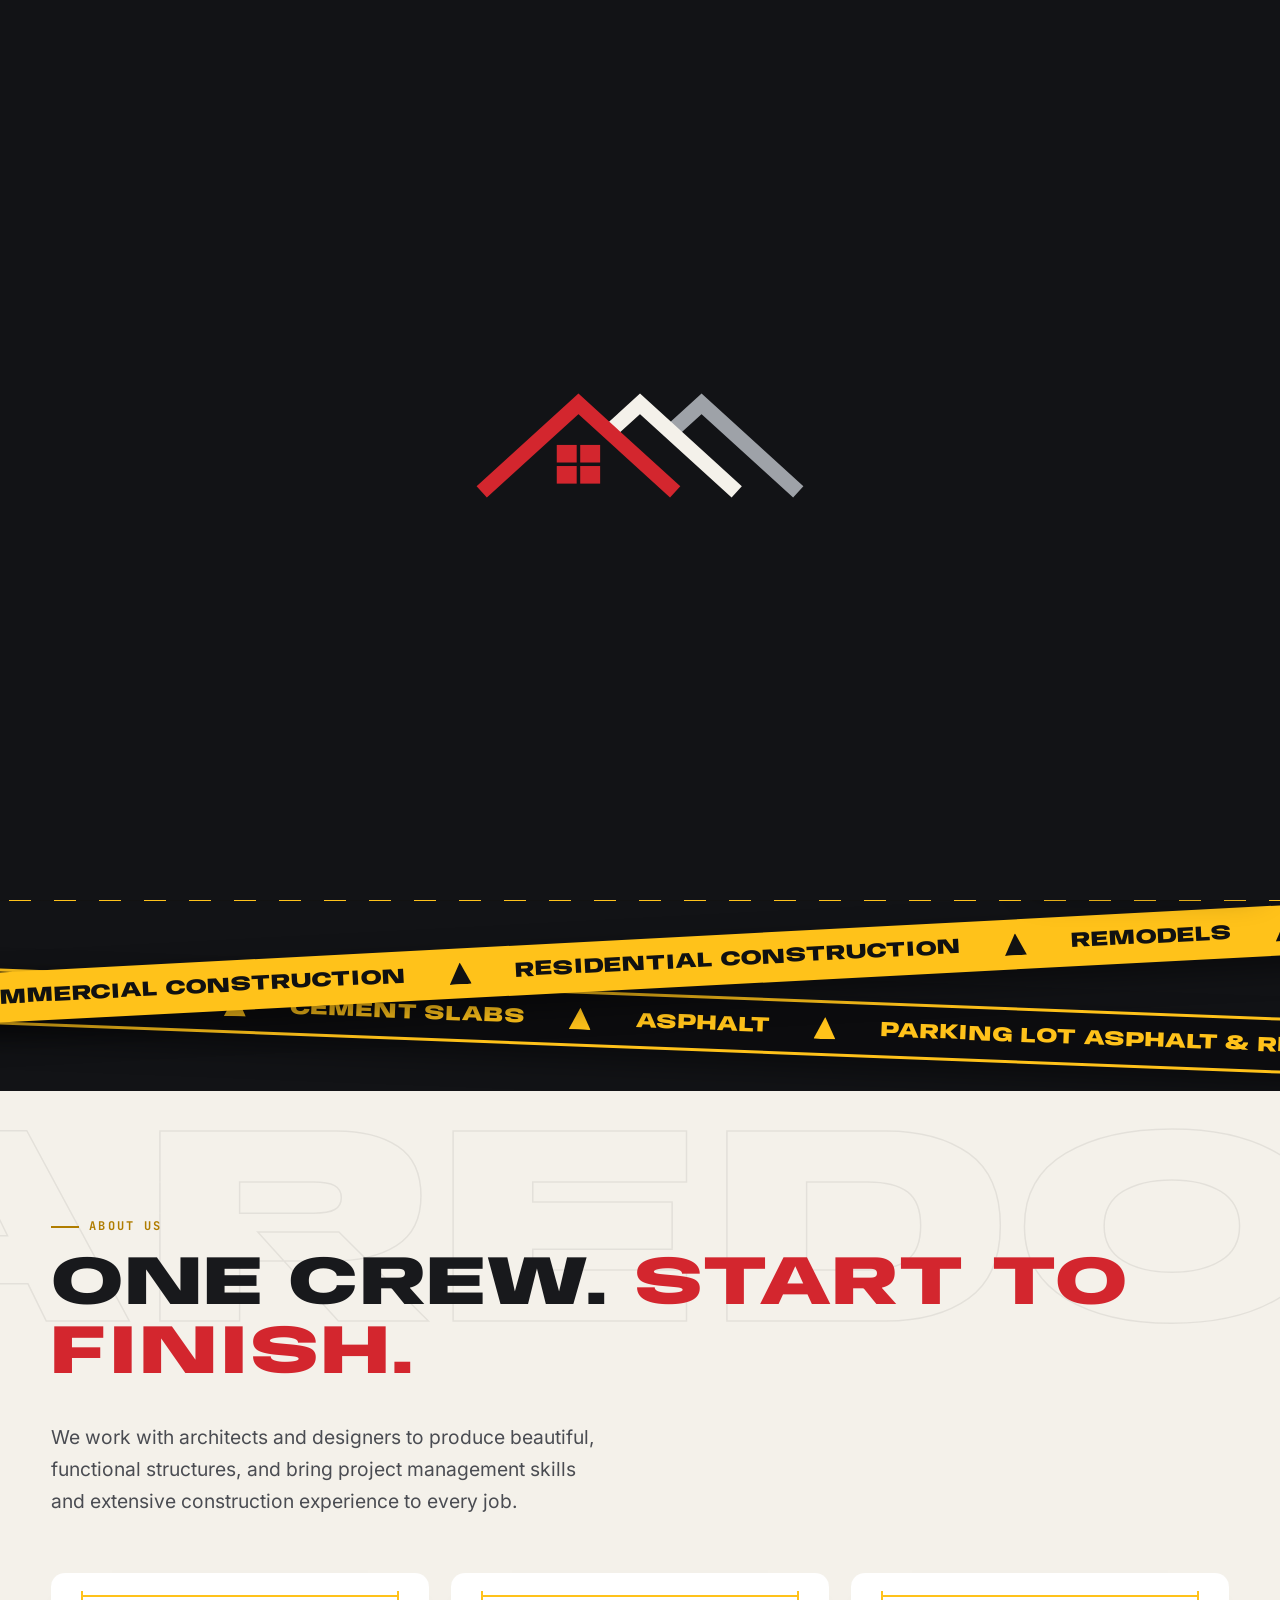
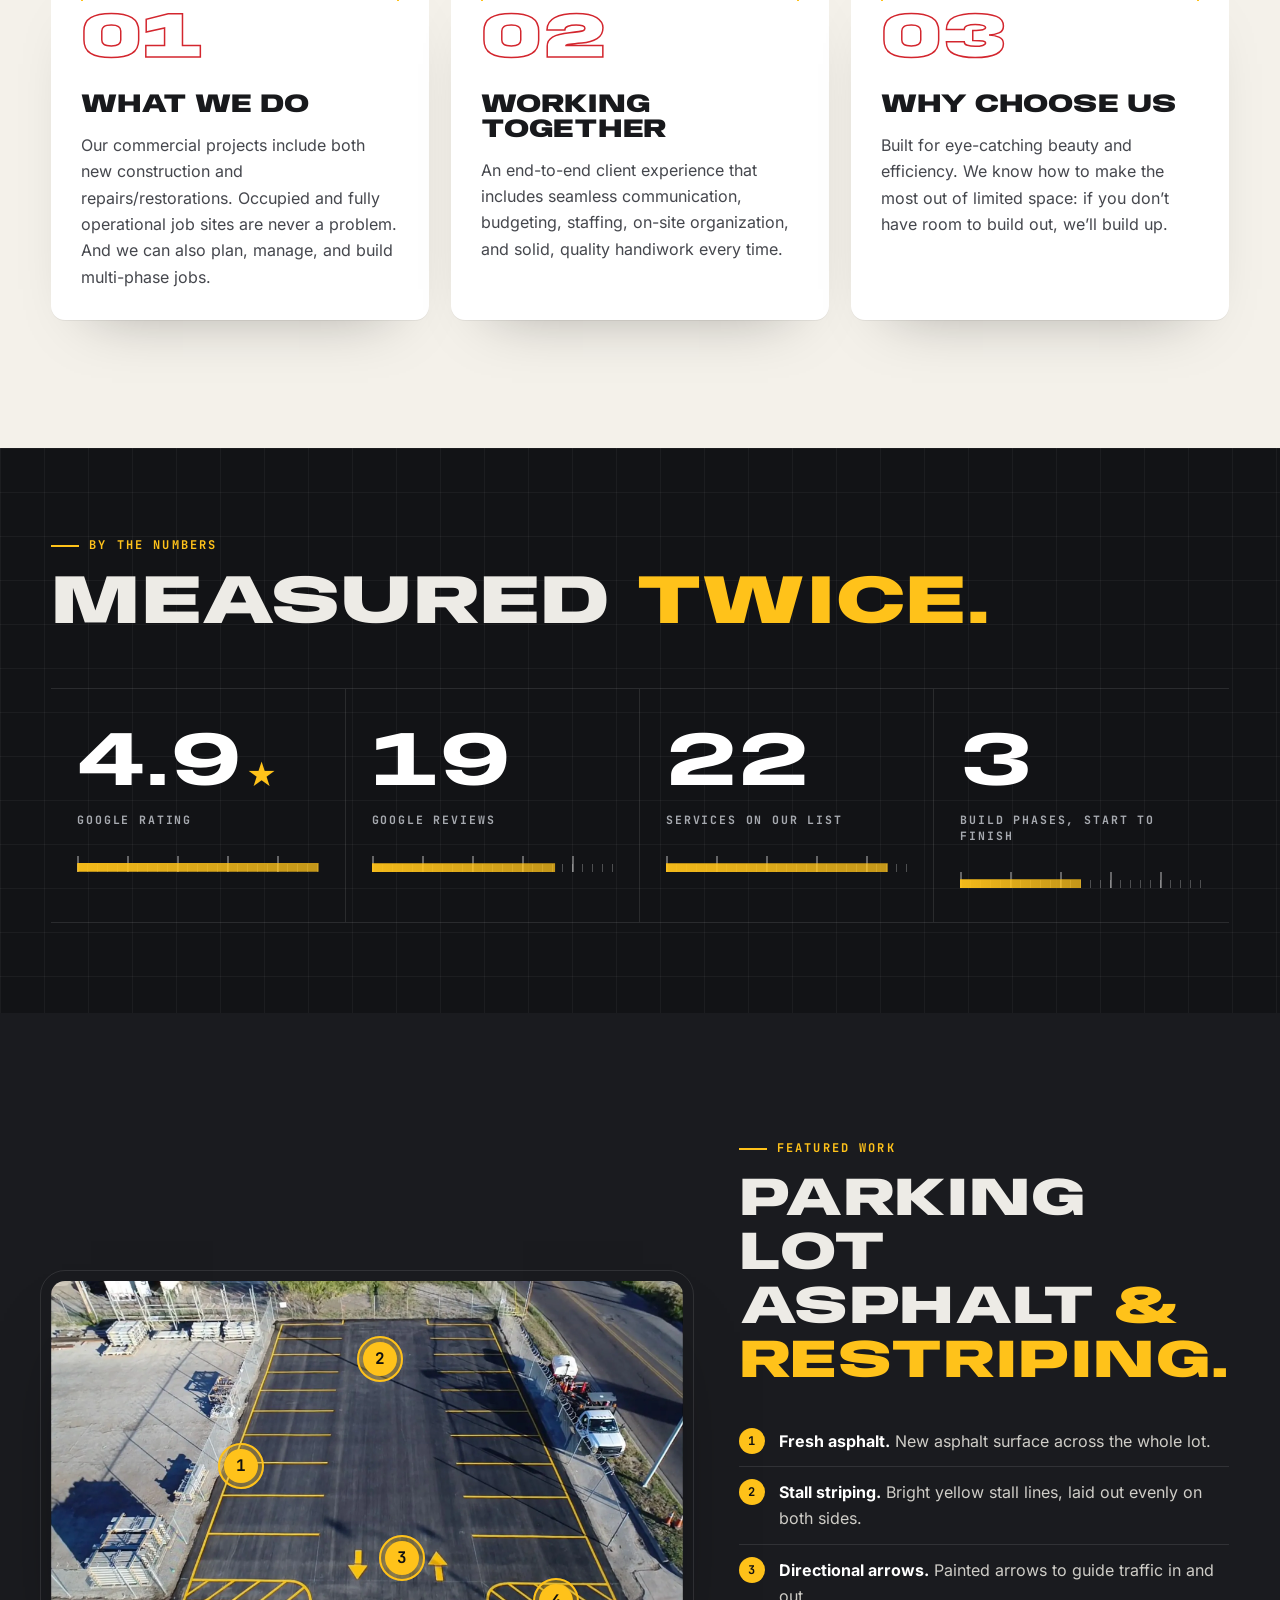
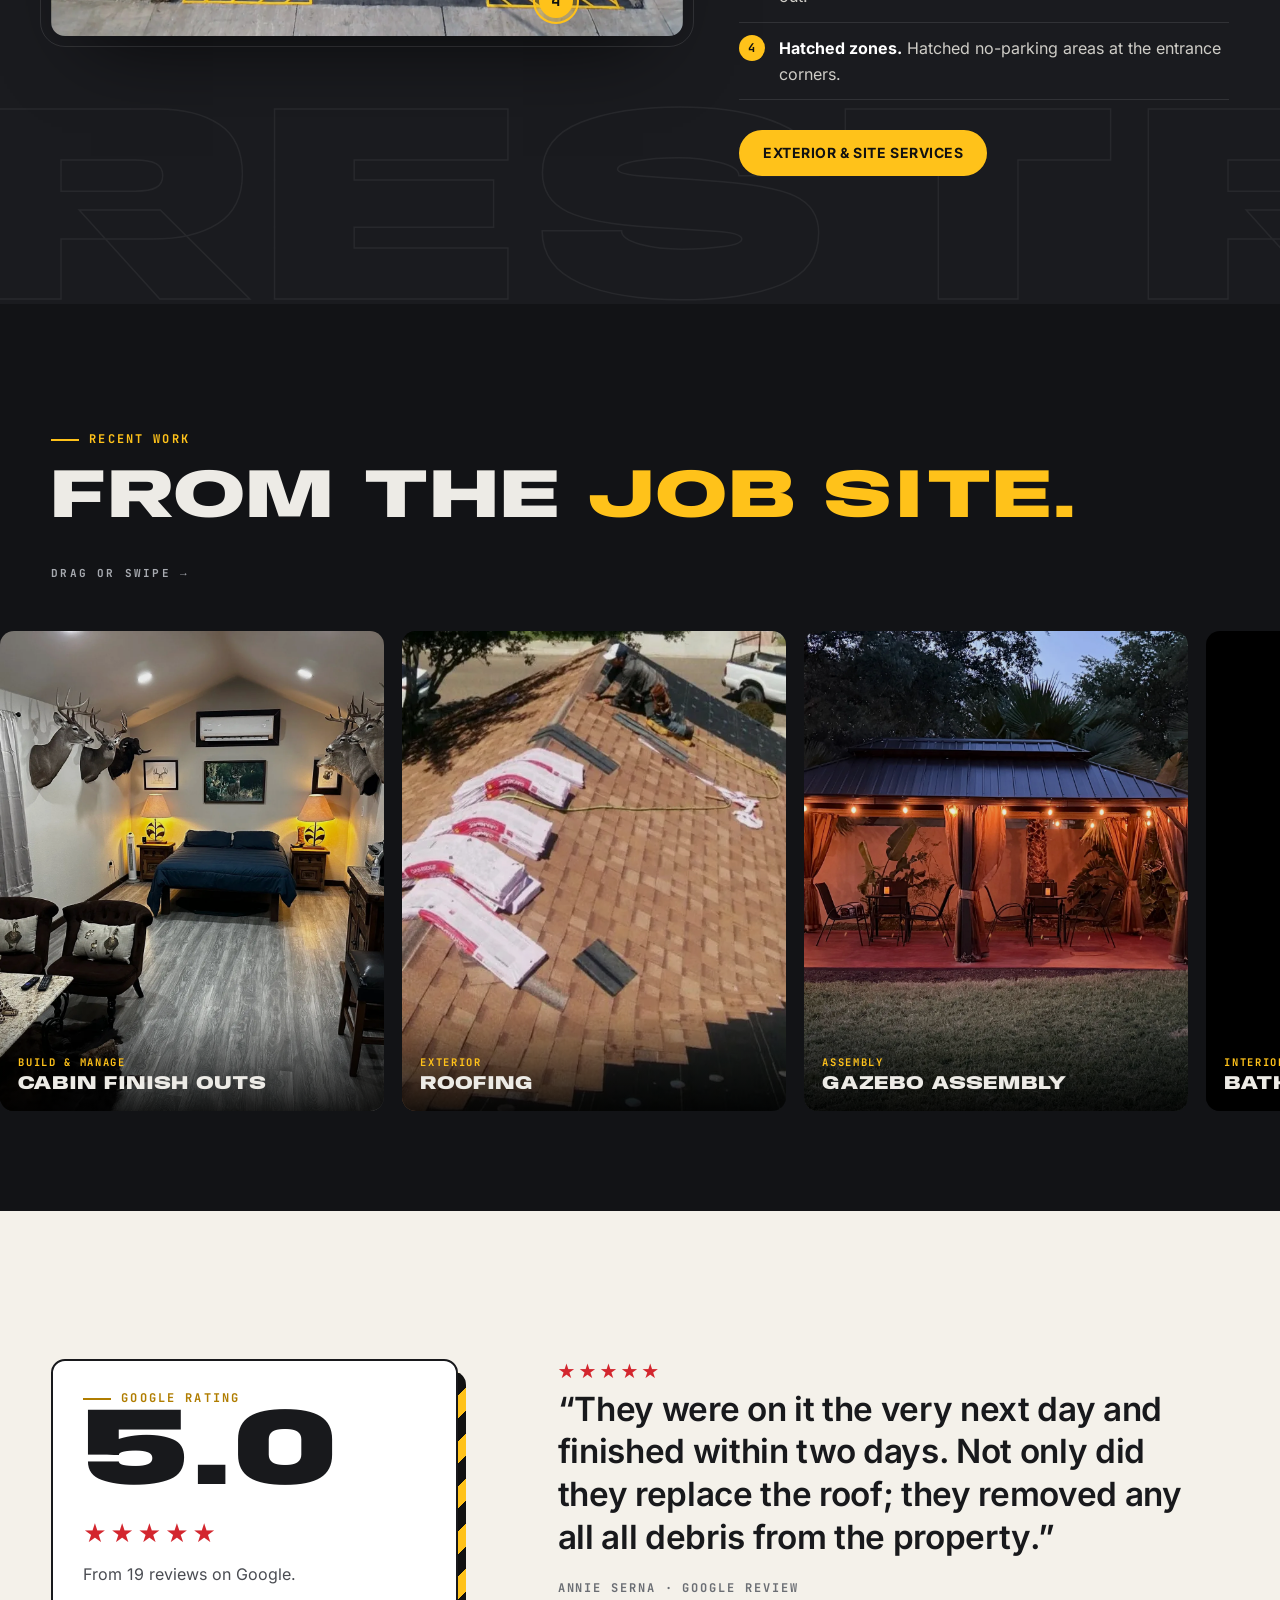
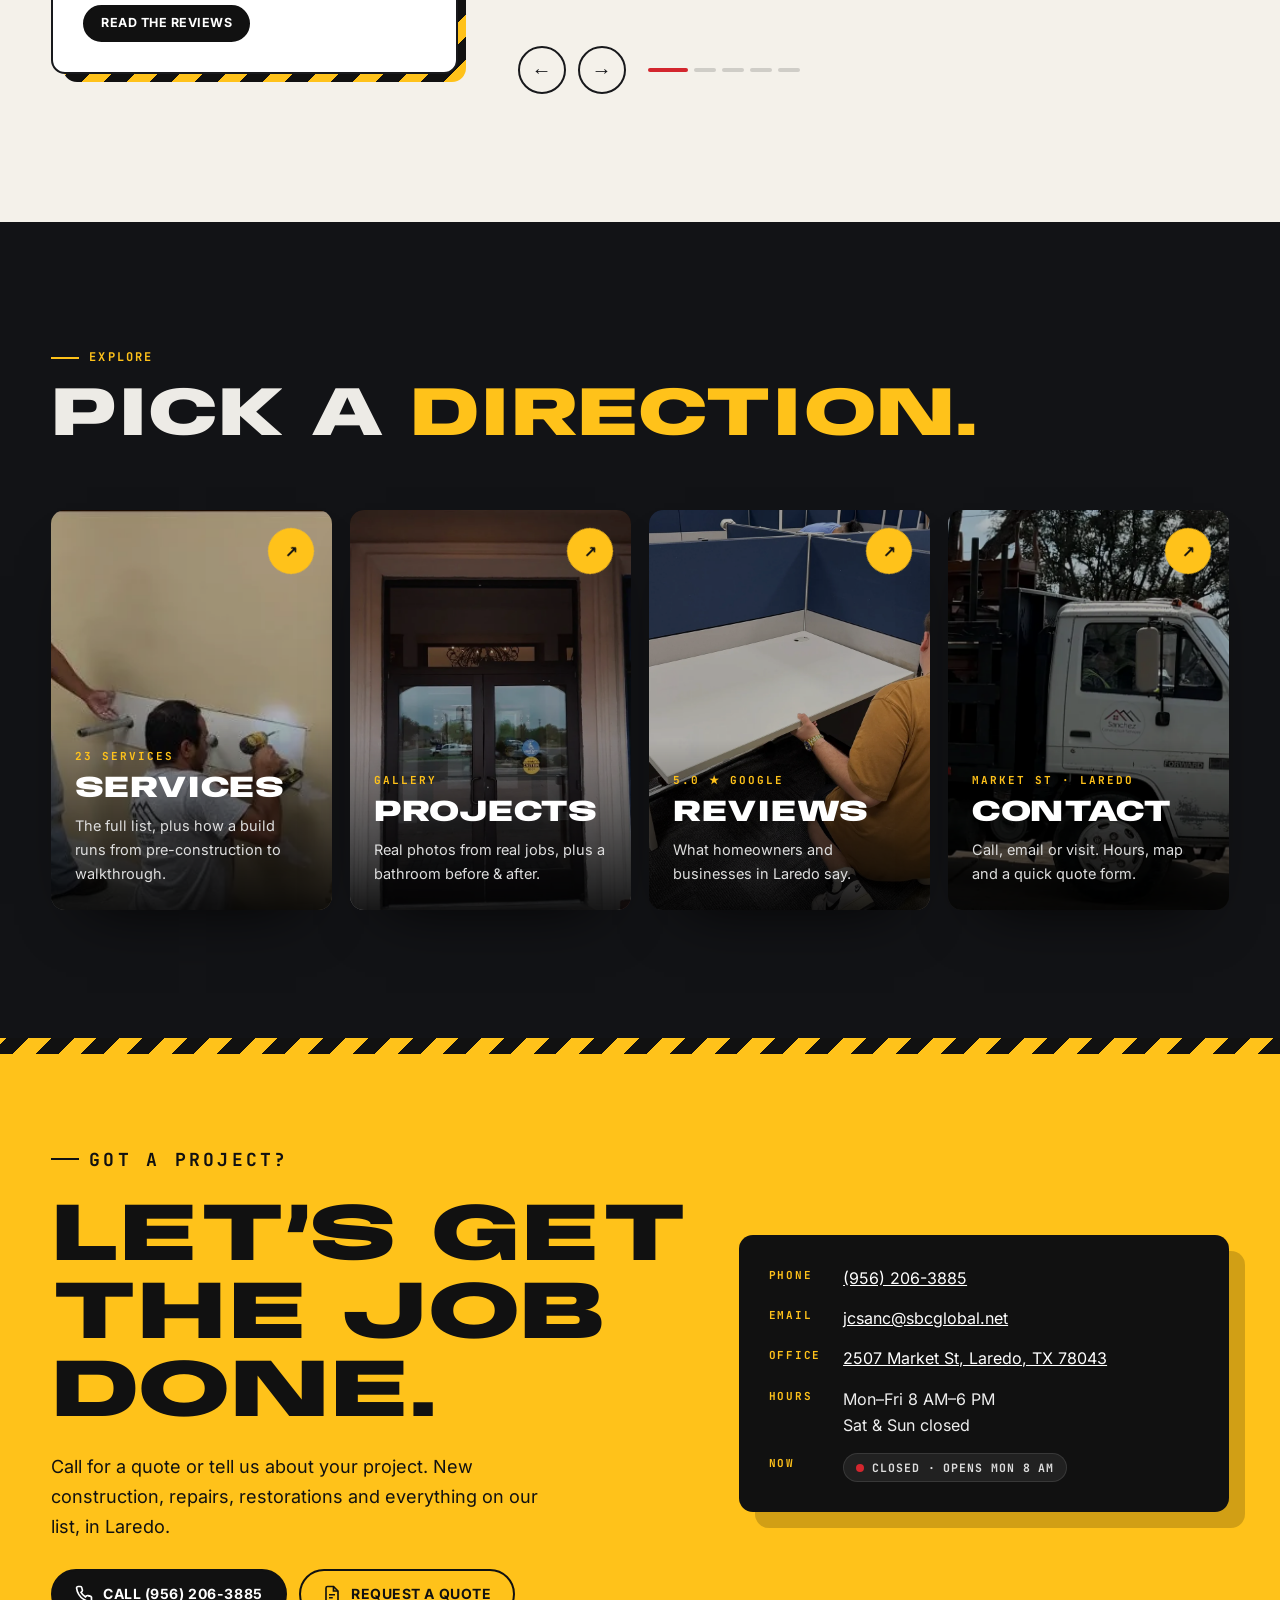
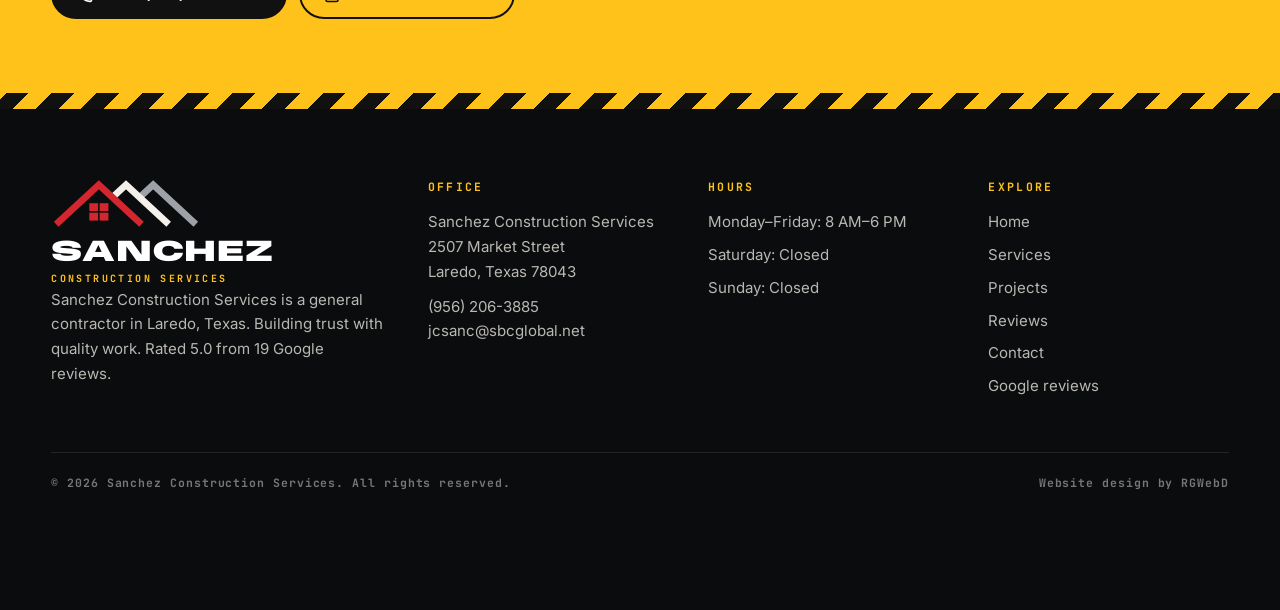
==== commit 6256e75a: "v2: balanced service grid, before/after labels, no repeated photos per page, QA" ====
--- a/index.html
+++ b/index.html
@@ -44,7 +44,7 @@
 <ol class="hs-list" data-r><li><span><b style="color:#fff">Fresh asphalt.</b> New asphalt surface across the whole lot.</span></li><li><span><b style="color:#fff">Stall striping.</b> Bright yellow stall lines, laid out evenly on both sides.</span></li><li><span><b style="color:#fff">Directional arrows.</b> Painted arrows to guide traffic in and out.</span></li><li><span><b style="color:#fff">Hatched zones.</b> Hatched no-parking areas at the entrance corners.</span></li></ol>
 <div class="ctas" data-r><a class="btn mag" href="services.html#exterior">Exterior &amp; site services</a></div></div></div></section>
 <section class="sec" aria-labelledby="reel-h" style="padding-bottom:70px"><div class="wrap head-row" style="margin-bottom:34px"><div><p class="kicker">Recent work</p><h2 class="h2 split" id="reel-h">From the <em>job site.</em></h2></div><p class="reel-hint">Drag or swipe →</p></div>
-<div class="reel" tabindex="0" aria-label="Recent project photos"><figure><a href="projects.html" aria-label="Cabin Finish Outs — see projects"><img src="assets/img/cabin-finish-out.webp" width="2000" height="1500" alt="Finished cabin interior" loading="lazy" decoding="async" ></a><figcaption><small>Build & Manage</small>Cabin Finish Outs</figcaption></figure><figure><a href="projects.html" aria-label="Roofing — see projects"><img src="assets/img/roofing-shingles.webp" width="616" height="1008" alt="Shingles staged during a roof installation" loading="lazy" decoding="async" ></a><figcaption><small>Exterior</small>Roofing</figcaption></figure><figure><a href="projects.html" aria-label="Gazebo Assembly — see projects"><img src="assets/img/gazebo.webp" width="2000" height="1500" alt="Assembled gazebo at dusk" loading="lazy" decoding="async" ></a><figcaption><small>Assembly</small>Gazebo Assembly</figcaption></figure><figure><a href="projects.html" aria-label="Bathroom Remodeling — see projects"><img src="assets/img/bath-after.webp" width="860" height="1264" alt="Remodeled walk-in shower" loading="lazy" decoding="async" ></a><figcaption><small>Interiors</small>Bathroom Remodeling</figcaption></figure><figure><a href="projects.html" aria-label="Masonry — see projects"><img src="assets/img/masonry.webp" width="960" height="720" alt="Crew working on a block wall" loading="lazy" decoding="async" ></a><figcaption><small>Exterior & Site</small>Masonry</figcaption></figure><figure><a href="projects.html" aria-label="Ranch Services — see projects"><img src="assets/img/ranch-services.webp" width="960" height="720" alt="Equipment clearing brush on ranch land" loading="lazy" decoding="async" ></a><figcaption><small>Ranch</small>Ranch Services</figcaption></figure><figure><a href="projects.html" aria-label="Suspended Ceilings — see projects"><img src="assets/img/suspended-ceiling.webp" width="1600" height="685" alt="New suspended ceiling with panel lights" loading="lazy" decoding="async" ></a><figcaption><small>Interiors</small>Suspended Ceilings</figcaption></figure><figure><a href="projects.html" aria-label="Cement Slabs — see projects"><img src="assets/img/cement-slab.webp" width="750" height="347" alt="Concrete pour from a mixer truck" loading="lazy" decoding="async" ></a><figcaption><small>Exterior & Site</small>Cement Slabs</figcaption></figure></div></section>
+<div class="reel" tabindex="0" aria-label="Recent project photos"><figure><a href="projects.html" aria-label="Cabin Finish Outs — see projects"><img src="assets/img/cabin-finish-out.webp" width="2000" height="1500" alt="Finished cabin interior" loading="lazy" decoding="async" ></a><figcaption><small>Build & Manage</small>Cabin Finish Outs</figcaption></figure><figure><a href="projects.html" aria-label="Roofing — see projects"><img src="assets/img/roofing-shingles.webp" width="616" height="1008" alt="Shingles staged during a roof installation" loading="lazy" decoding="async" ></a><figcaption><small>Exterior</small>Roofing</figcaption></figure><figure><a href="projects.html" aria-label="Gazebo Assembly — see projects"><img src="assets/img/gazebo.webp" width="2000" height="1500" alt="Assembled gazebo at dusk" loading="lazy" decoding="async" ></a><figcaption><small>Assembly</small>Gazebo Assembly</figcaption></figure><figure><a href="projects.html" aria-label="Bathroom Remodeling — see projects"><img src="assets/img/bath-after.webp" width="860" height="974" alt="Remodeled walk-in shower" loading="lazy" decoding="async" ></a><figcaption><small>Interiors</small>Bathroom Remodeling</figcaption></figure><figure><a href="projects.html" aria-label="Masonry — see projects"><img src="assets/img/masonry.webp" width="960" height="720" alt="Crew working on a block wall" loading="lazy" decoding="async" ></a><figcaption><small>Exterior & Site</small>Masonry</figcaption></figure><figure><a href="projects.html" aria-label="Ranch Services — see projects"><img src="assets/img/ranch-services.webp" width="960" height="720" alt="Equipment clearing brush on ranch land" loading="lazy" decoding="async" ></a><figcaption><small>Ranch</small>Ranch Services</figcaption></figure><figure><a href="projects.html" aria-label="Suspended Ceilings — see projects"><img src="assets/img/suspended-ceiling.webp" width="1600" height="685" alt="New suspended ceiling with panel lights" loading="lazy" decoding="async" ></a><figcaption><small>Interiors</small>Suspended Ceilings</figcaption></figure><figure><a href="projects.html" aria-label="Cement Slabs — see projects"><img src="assets/img/cement-slab.webp" width="750" height="347" alt="Concrete pour from a mixer truck" loading="lazy" decoding="async" ></a><figcaption><small>Exterior & Site</small>Cement Slabs</figcaption></figure></div></section>
 <section class="sec light" aria-labelledby="rv-h"><div class="wrap rv-wrap">
 <div class="big-rate" data-r="left"><p class="kicker">Google rating</p><div class="n">5.0</div><div class="st" aria-label="5 out of 5 stars">★★★★★</div><p>From 19 reviews on Google.</p><p style="margin-top:18px"><a class="btn dark sm" href="reviews.html">Read the reviews</a></p></div>
 <div class="rv" aria-roledescription="carousel" aria-label="Customer reviews"><h2 class="sr" id="rv-h" style="position:absolute;width:1px;height:1px;overflow:hidden;clip:rect(0 0 0 0)">What customers say</h2><div class="rv-track"><figure class="rv-card on"><span class="st" aria-hidden="true">★★★★★</span><blockquote>“They were on it the very next day and finished within two days. Not only did they replace the roof; they removed any all all debris from the property.”</blockquote><cite>Annie Serna · Google review</cite></figure><figure class="rv-card"><span class="st" aria-hidden="true">★★★★★</span><blockquote>“This company takes pride in the quality of work they do. Everything is done in a timely and professional manner with close attention to detail.”</blockquote><cite>Nora Menza · Google review</cite></figure><figure class="rv-card"><span class="st" aria-hidden="true">★★★★★</span><blockquote>“They came out to the office gave us an estimate and by the next day we had our issue fixed. Hands down the best in South Texas!”</blockquote><cite>Eli Lopez · Google review</cite></figure><figure class="rv-card"><span class="st" aria-hidden="true">★★★★★</span><blockquote>“The team at Sanchez Construction is very professional, experience and dependable. You WILL NOT be disappointed!”</blockquote><cite>monica robledo · Google review</cite></figure><figure class="rv-card"><span class="st" aria-hidden="true">★★★★★</span><blockquote>“I called on a Monday morning and by Tuesday Morning my gate was as good as new. Mr. Sanchez is very professional and courteous.”</blockquote><cite>Marisela Castaneda · Review shown on the company’s previous website</cite></figure></div>
@@ -52,7 +52,7 @@
 <section class="sec" aria-labelledby="go-h"><div class="wrap"><div class="head-row"><div><p class="kicker">Explore</p><h2 class="h2 split" id="go-h">Pick a <em>direction.</em></h2></div></div>
 <div class="cards">
 <a class="card tilt" href="services.html"><img src="assets/img/drywall.webp" width="584" height="347" alt="Crew installing drywall" loading="lazy" decoding="async" ><span class="arr" aria-hidden="true">→</span><span class="in2"><small>23 SERVICES</small><h3>Services</h3><p>The full list, plus how a build runs from pre-construction to walkthrough.</p></span></a>
-<a class="card tilt" href="projects.html"><img src="assets/img/gazebo.webp" width="2000" height="1500" alt="Gazebo with string lights at dusk" loading="lazy" decoding="async" ><span class="arr" aria-hidden="true">→</span><span class="in2"><small>GALLERY</small><h3>Projects</h3><p>Real photos from real jobs, plus a bathroom before &amp; after.</p></span></a>
+<a class="card tilt" href="projects.html"><img src="assets/img/glazing.webp" width="720" height="960" alt="Glass double doors at a commercial entrance" loading="lazy" decoding="async" ><span class="arr" aria-hidden="true">→</span><span class="in2"><small>GALLERY</small><h3>Projects</h3><p>Real photos from real jobs, plus a bathroom before &amp; after.</p></span></a>
 <a class="card tilt" href="reviews.html"><img src="assets/img/furniture-assembly.webp" width="1600" height="1200" alt="Crew member assembling office desks" loading="lazy" decoding="async" ><span class="arr" aria-hidden="true">→</span><span class="in2"><small>5.0 ★ GOOGLE</small><h3>Reviews</h3><p>What homeowners and businesses in Laredo say.</p></span></a>
 <a class="card tilt" href="contact.html"><img src="assets/img/moving-truck.webp" width="1600" height="820" alt="Sanchez Construction Services truck" loading="lazy" decoding="async" style="object-position:88% 50%"><span class="arr" aria-hidden="true">→</span><span class="in2"><small>MARKET ST · LAREDO</small><h3>Contact</h3><p>Call, email or visit. Hours, map and a quick quote form.</p></span></a>
 </div></div></section></main><section class="cta-band" aria-labelledby="cta-h"><div class="wrap cta-grid"><div data-r>
--- a/assets/styles.css
+++ b/assets/styles.css
@@ -262,7 +262,8 @@
 .svcs{display:grid;grid-template-columns:repeat(3,1fr);gap:20px}
 .svc{background:var(--ink2);border:1px solid var(--line);border-radius:var(--r);overflow:hidden;display:flex;flex-direction:column;scroll-margin-top:140px;transition:transform .4s var(--ease),border-color .3s}
 .svc:hover{transform:translateY(-6px);border-color:rgba(255,194,26,.5)}
-.svc .ph{aspect-ratio:4/3;overflow:hidden;position:relative;background:#000}
+.svc .ph{height:250px;overflow:hidden;position:relative;background:#000}
+.svc.wide{grid-column:span 2}
 .svc .ph img{width:100%;height:100%;object-fit:cover;transition:transform .9s var(--ease)}
 .svc:hover .ph img{transform:scale(1.06)}
 .svc .ph.type{display:grid;place-items:center;background:var(--asph);background-image:linear-gradient(rgba(255,255,255,.05) 1px,transparent 1px),linear-gradient(90deg,rgba(255,255,255,.05) 1px,transparent 1px);background-size:30px 30px}
@@ -272,13 +273,14 @@
 .svc h3{font-size:21px;font-stretch:125%;margin-bottom:10px;line-height:1.05}
 .svc p{margin:0;color:#BDBBB6;font-size:15px}
 .svc .ix{font:700 10.5px var(--mono);letter-spacing:.16em;color:var(--y);display:block;margin-bottom:8px}
-@media (max-width:1000px){.svcs{grid-template-columns:1fr 1fr}}@media (max-width:600px){.svcs{grid-template-columns:1fr}.grp-h{grid-template-columns:1fr;gap:6px}}
+@media (max-width:1000px){.svcs{grid-template-columns:1fr 1fr}.svc.wide{grid-column:span 1}}@media (max-width:600px){.svcs{grid-template-columns:1fr}.grp-h{grid-template-columns:1fr;gap:6px}}
 /* before/after */
-.ba{position:relative;aspect-ratio:860/1264;max-height:78vh;margin:0 auto;border-radius:var(--r);overflow:hidden;user-select:none;touch-action:pan-y;box-shadow:0 40px 80px -40px rgba(0,0,0,.6);--p:50%}
+.ba{position:relative;aspect-ratio:860/974;width:min(100%,520px);margin:0 auto;border-radius:var(--r);overflow:hidden;user-select:none;touch-action:pan-y;box-shadow:0 40px 80px -40px rgba(0,0,0,.6);--p:50%}
 .ba img{position:absolute;inset:0;width:100%;height:100%;object-fit:cover;pointer-events:none}
 .ba .aft{clip-path:inset(0 0 0 var(--p))}
 .ba .knob{position:absolute;top:0;bottom:0;left:var(--p);width:4px;margin-left:-2px;background:var(--y);pointer-events:none}
 .ba .knob::after{content:"⟷";position:absolute;top:50%;left:50%;transform:translate(-50%,-50%);width:54px;height:54px;border-radius:50%;background:var(--y);color:#111;display:grid;place-items:center;font:900 22px/1 var(--body);box-shadow:0 8px 24px rgba(0,0,0,.4)}
+.ba-l{position:absolute;top:16px;font:800 12px var(--mono);letter-spacing:.18em;text-transform:uppercase;padding:8px 12px;border-radius:6px;pointer-events:none}.ba-l.b{left:16px;background:#111;color:#fff}.ba-l.a{right:16px;background:var(--y);color:#111}
 .ba input{position:absolute;inset:0;width:100%;height:100%;opacity:0;cursor:ew-resize;margin:0}
 .ba-wrap{display:grid;grid-template-columns:1fr 1fr;gap:60px;align-items:center}
 @media (max-width:900px){.ba-wrap{grid-template-columns:1fr;gap:36px}}
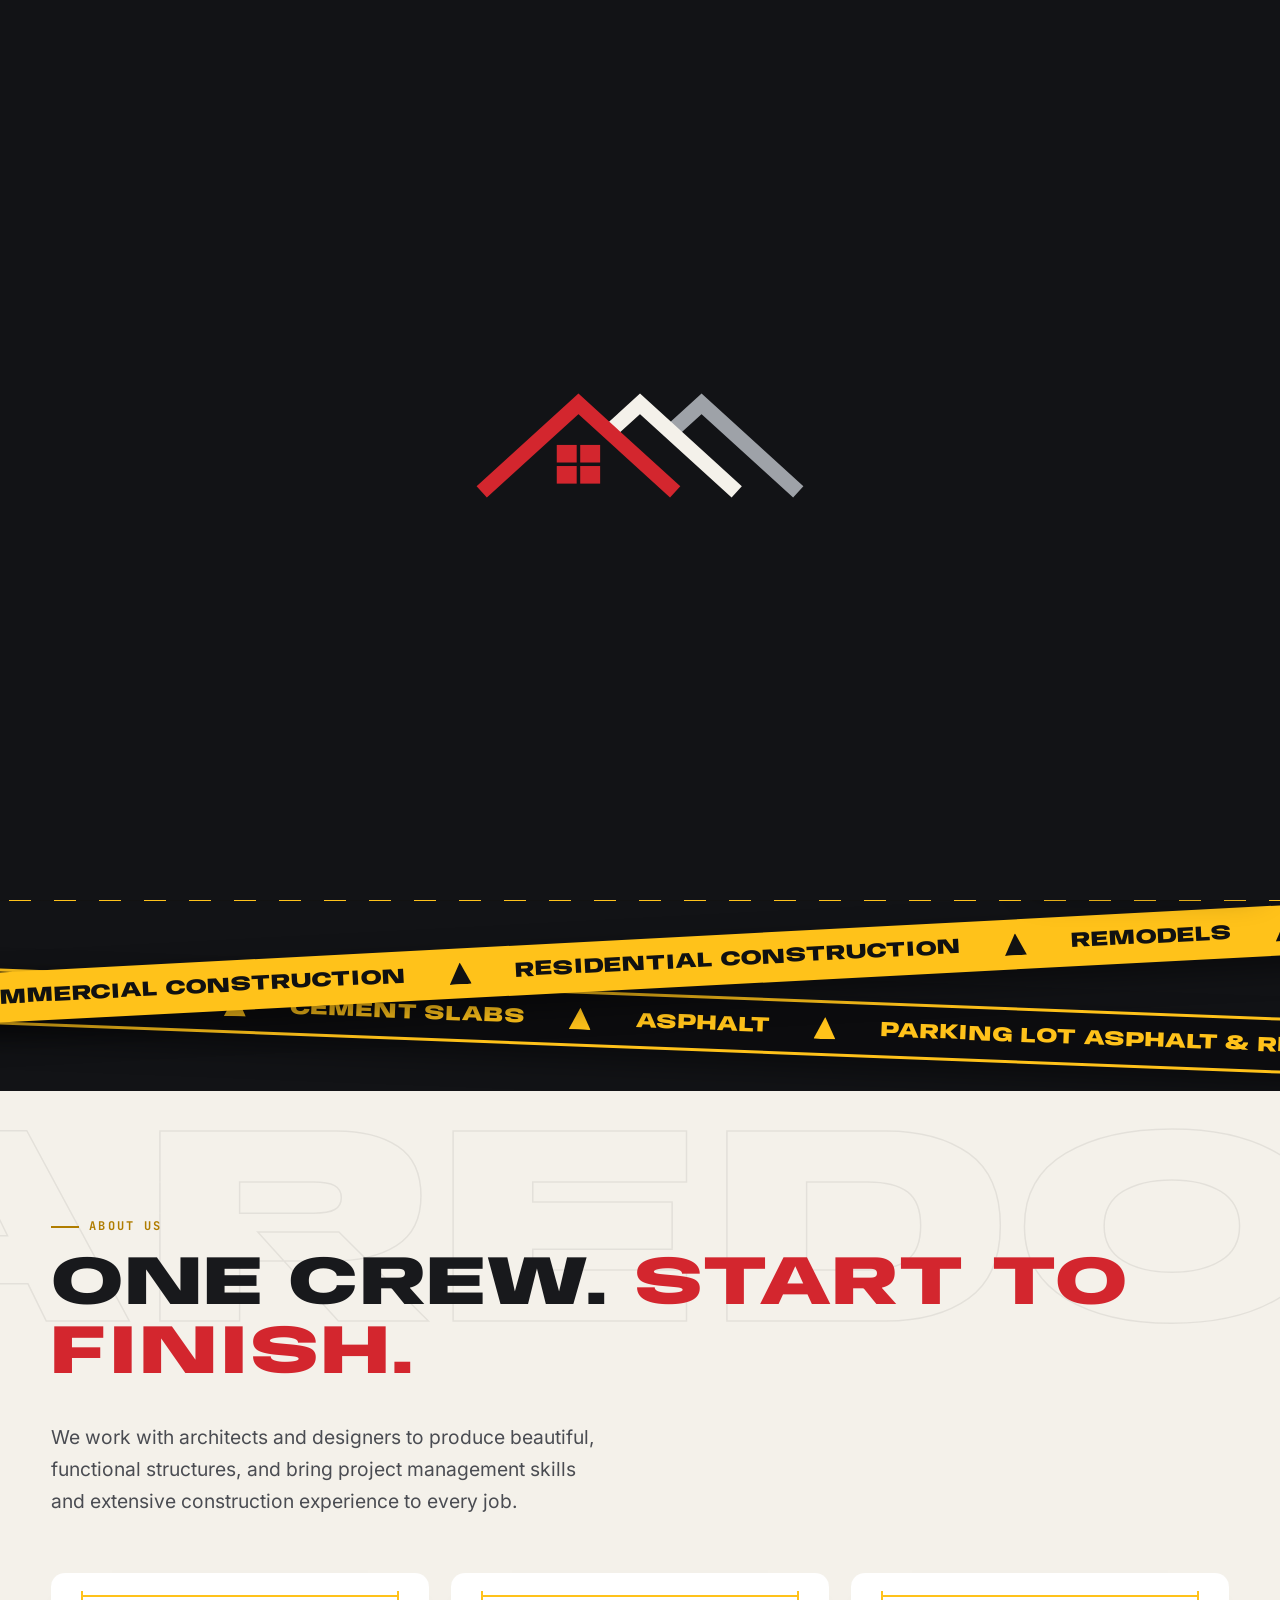
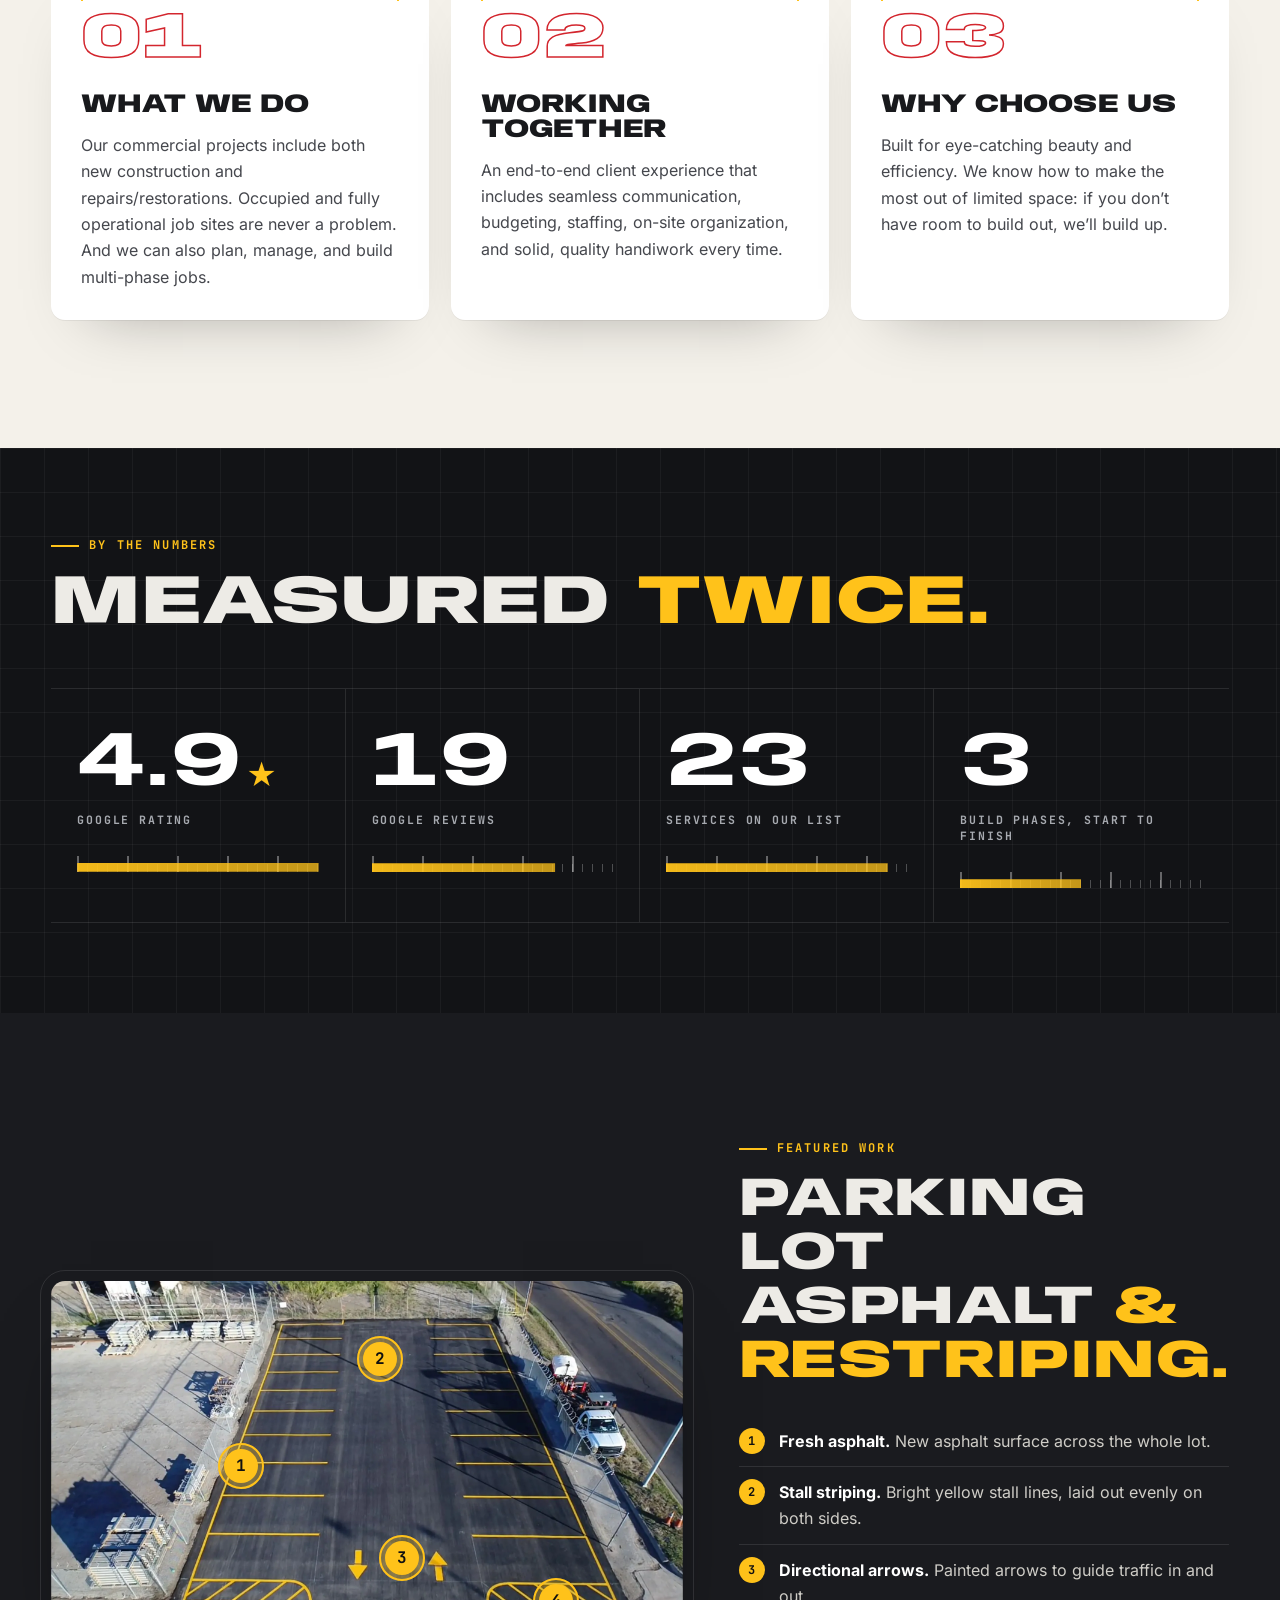
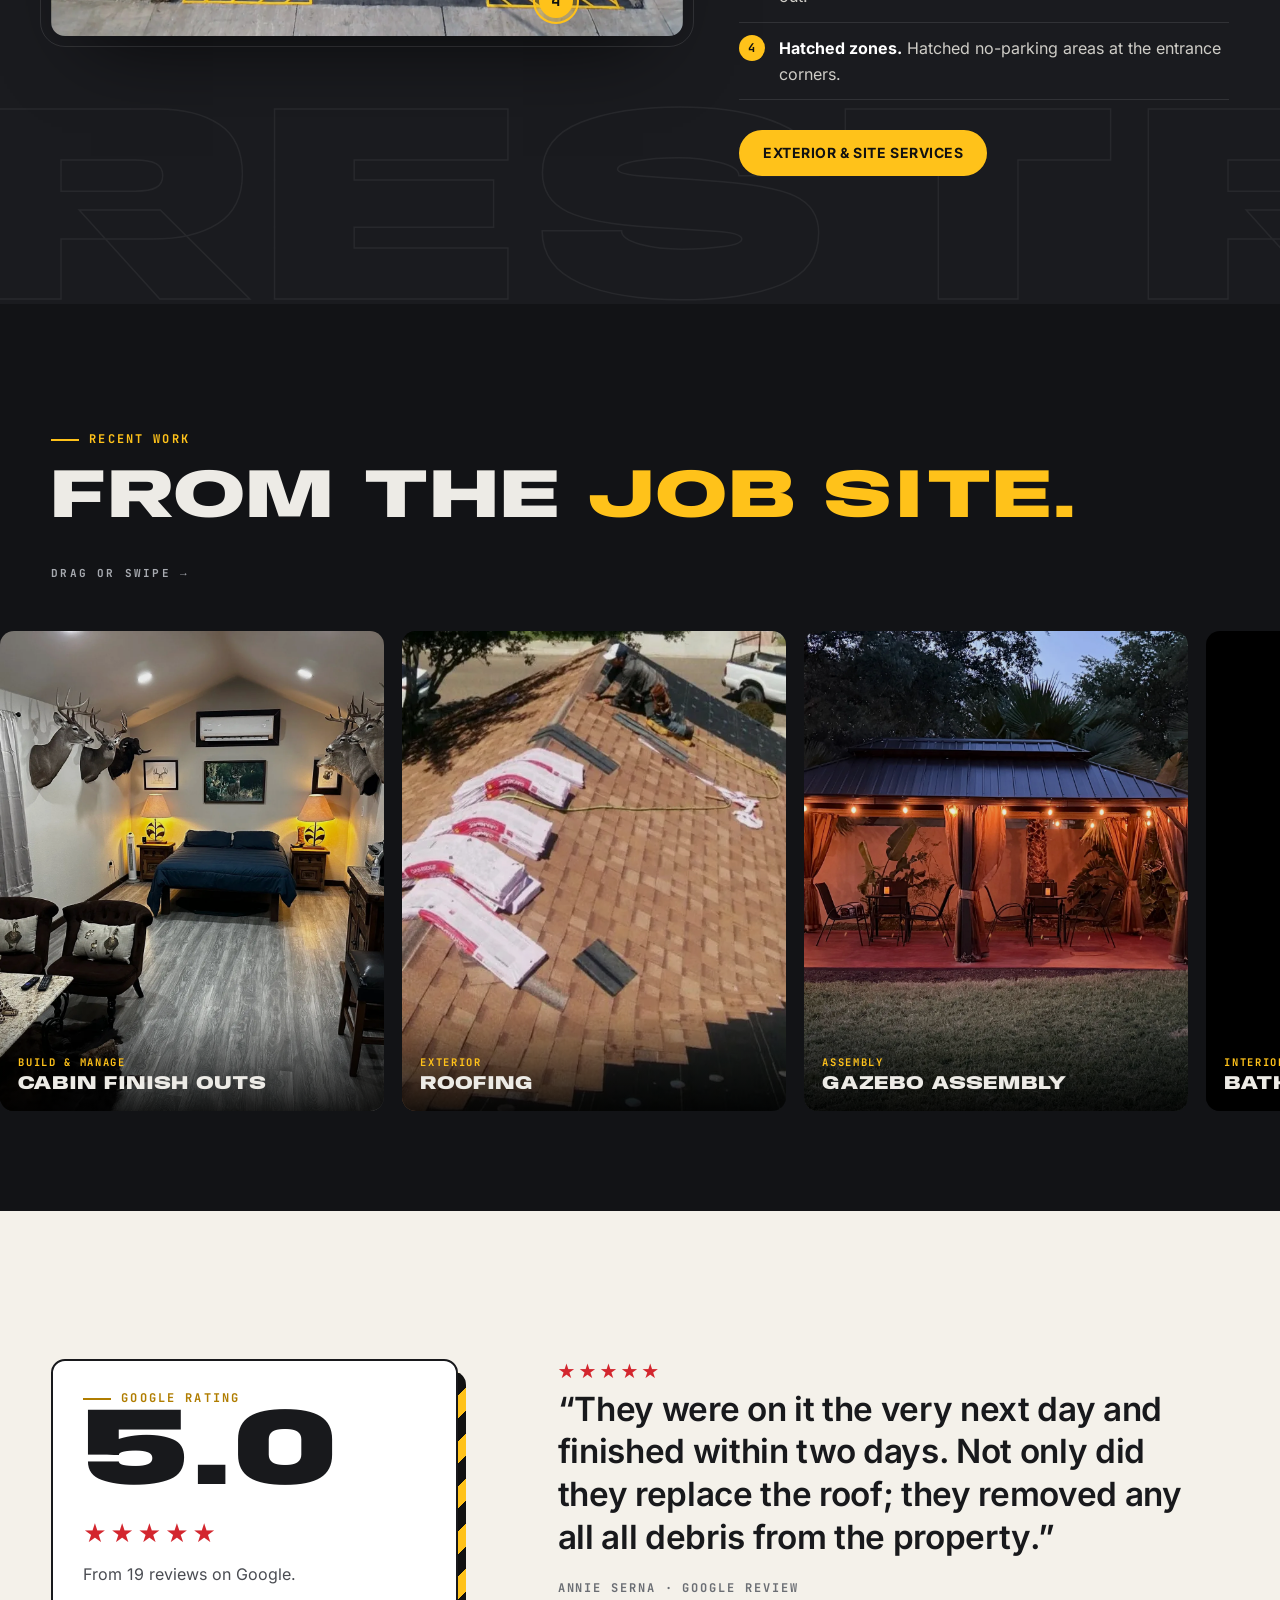
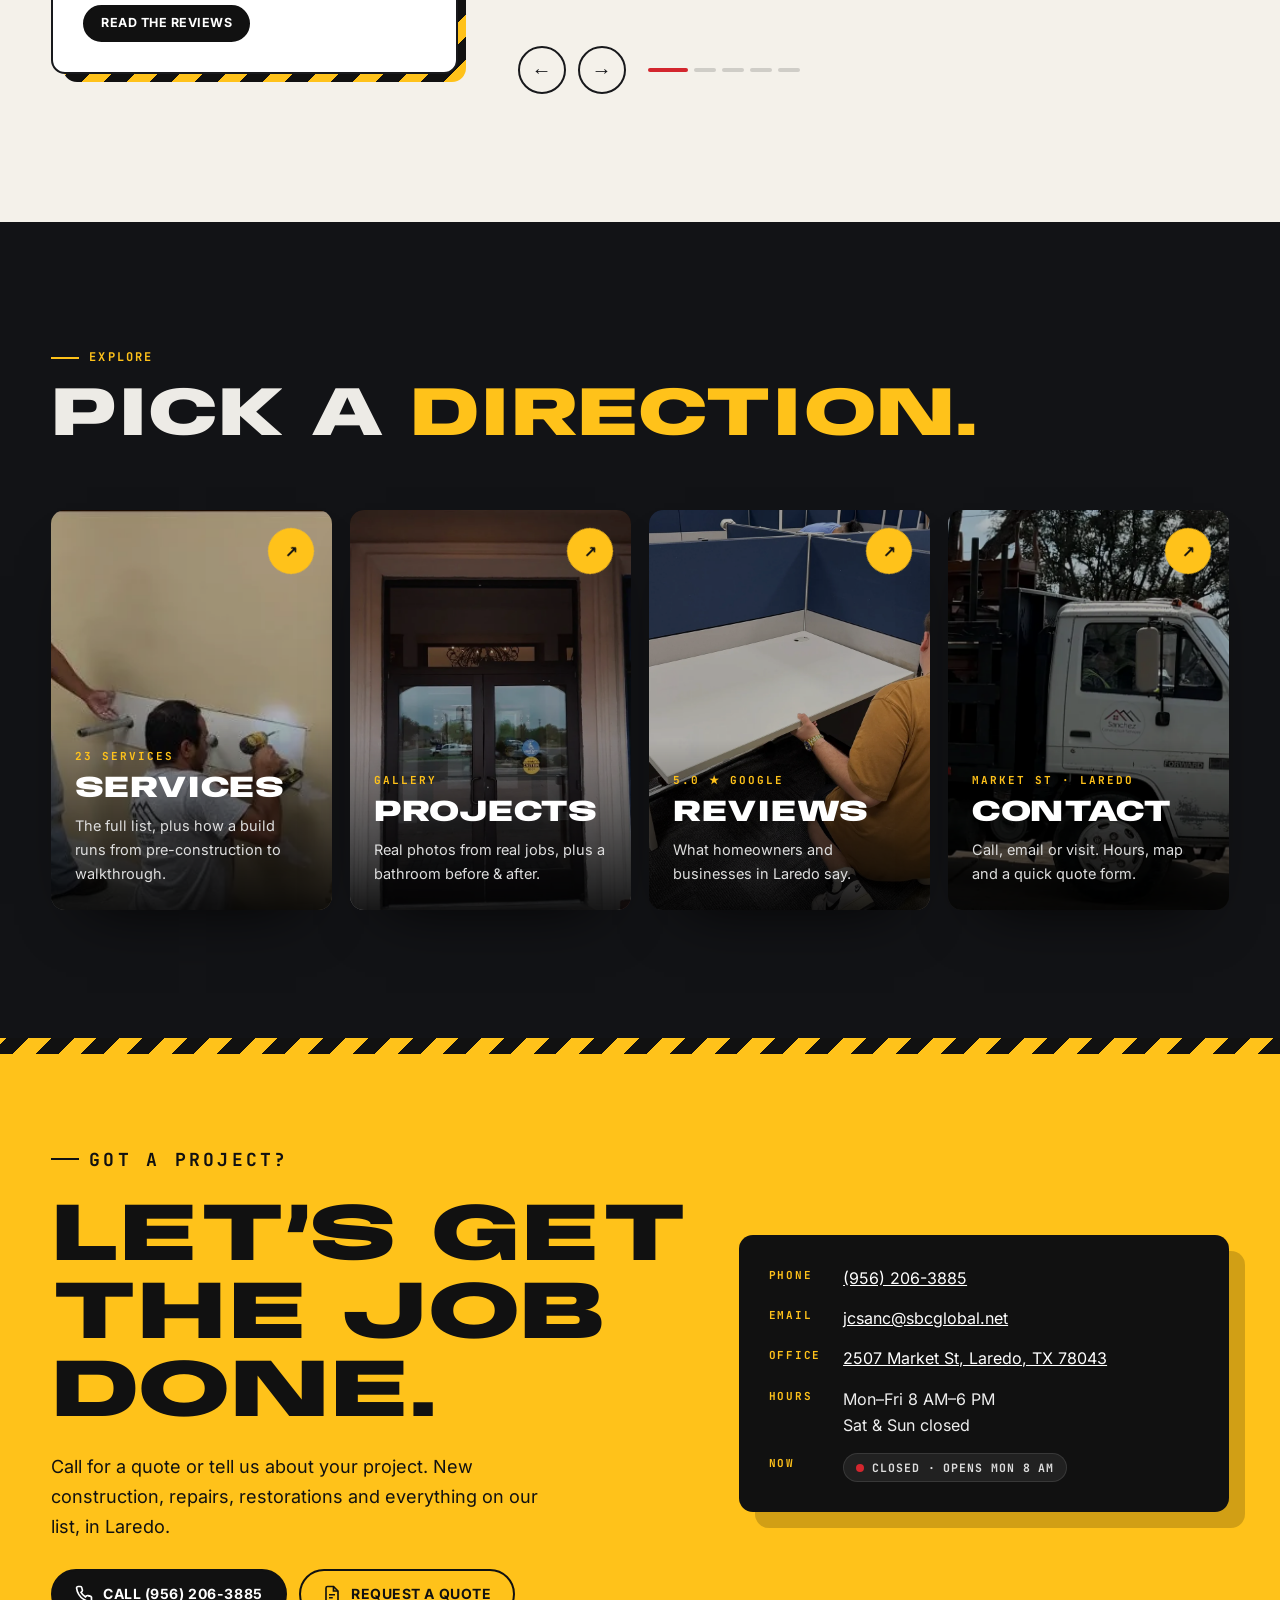
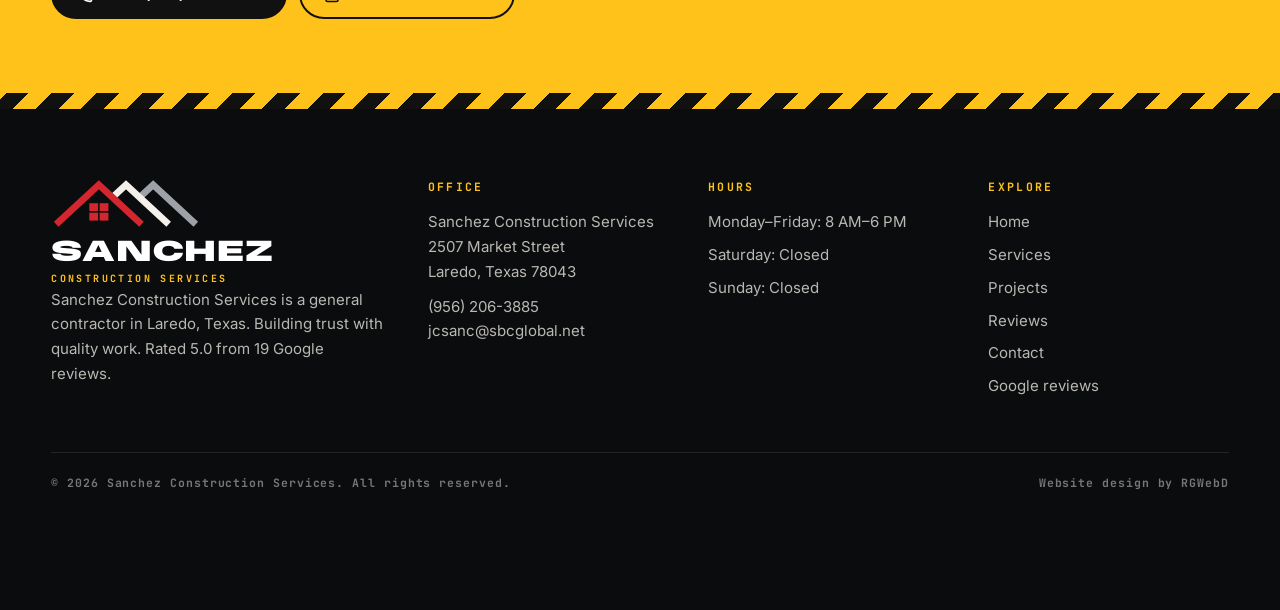
==== commit 9aaa8617: "v3: hotspot tooltips below top pins, demo pill nowrap" ====
--- a/index.html
+++ b/index.html
@@ -39,7 +39,7 @@
 <div class="stat"><div class="num" data-count="3"><b>3</b></div><div class="lab">Build phases, start to finish</div><div class="rule" style="--f:.5"><i></i></div></div>
 </div></div></section>
 <section class="sec ink" aria-labelledby="feat-h"><span class="ghost-type" style="left:-3vw;bottom:-30px" aria-hidden="true">Restripe</span><div class="wrap feat">
-<div class="hsframe" data-r="zoom"><img src="assets/img/parking-lot-aerial.webp" width="2104" height="1183" alt="Aerial view of a parking lot with fresh asphalt and new yellow striping" loading="lazy" decoding="async" ><button class="hs-pin" style="left:30%;top:52%" aria-expanded="false" aria-controls="hs0" aria-label="Fresh asphalt">1</button><div class="hs-tip" id="hs0" role="tooltip" style="left:30%;top:52%"><b>Fresh asphalt</b>New asphalt surface across the whole lot.</div><button class="hs-pin" style="left:52%;top:22%" aria-expanded="false" aria-controls="hs1" aria-label="Stall striping">2</button><div class="hs-tip" id="hs1" role="tooltip" style="left:52%;top:22%"><b>Stall striping</b>Bright yellow stall lines, laid out evenly on both sides.</div><button class="hs-pin" style="left:55.5%;top:78%" aria-expanded="false" aria-controls="hs2" aria-label="Directional arrows">3</button><div class="hs-tip" id="hs2" role="tooltip" style="left:55.5%;top:78%"><b>Directional arrows</b>Painted arrows to guide traffic in and out.</div><button class="hs-pin" style="left:80%;top:90%" aria-expanded="false" aria-controls="hs3" aria-label="Hatched zones">4</button><div class="hs-tip" id="hs3" role="tooltip" style="left:80%;top:90%"><b>Hatched zones</b>Hatched no-parking areas at the entrance corners.</div></div>
+<div class="hsframe" data-r="zoom"><img src="assets/img/parking-lot-aerial.webp" width="2104" height="1183" alt="Aerial view of a parking lot with fresh asphalt and new yellow striping" loading="lazy" decoding="async" ><button class="hs-pin" style="left:30%;top:52%" aria-expanded="false" aria-controls="hs0" aria-label="Fresh asphalt">1</button><div class="hs-tip" id="hs0" role="tooltip" style="left:30%;top:52%"><b>Fresh asphalt</b>New asphalt surface across the whole lot.</div><button class="hs-pin" style="left:52%;top:22%" aria-expanded="false" aria-controls="hs1" aria-label="Stall striping">2</button><div class="hs-tip below" id="hs1" role="tooltip" style="left:52%;top:22%"><b>Stall striping</b>Bright yellow stall lines, laid out evenly on both sides.</div><button class="hs-pin" style="left:55.5%;top:78%" aria-expanded="false" aria-controls="hs2" aria-label="Directional arrows">3</button><div class="hs-tip" id="hs2" role="tooltip" style="left:55.5%;top:78%"><b>Directional arrows</b>Painted arrows to guide traffic in and out.</div><button class="hs-pin" style="left:80%;top:90%" aria-expanded="false" aria-controls="hs3" aria-label="Hatched zones">4</button><div class="hs-tip" id="hs3" role="tooltip" style="left:80%;top:90%"><b>Hatched zones</b>Hatched no-parking areas at the entrance corners.</div></div>
 <div><p class="kicker">Featured work</p><h2 class="h2 split" id="feat-h" style="font-size:clamp(34px,4.2vw,60px)">Parking lot asphalt <em>&amp; restriping.</em></h2>
 <ol class="hs-list" data-r><li><span><b style="color:#fff">Fresh asphalt.</b> New asphalt surface across the whole lot.</span></li><li><span><b style="color:#fff">Stall striping.</b> Bright yellow stall lines, laid out evenly on both sides.</span></li><li><span><b style="color:#fff">Directional arrows.</b> Painted arrows to guide traffic in and out.</span></li><li><span><b style="color:#fff">Hatched zones.</b> Hatched no-parking areas at the entrance corners.</span></li></ol>
 <div class="ctas" data-r><a class="btn mag" href="services.html#exterior">Exterior &amp; site services</a></div></div></div></section>
--- a/assets/styles.css
+++ b/assets/styles.css
@@ -157,6 +157,7 @@
 .hs-pin:hover,.hs-pin[aria-expanded=true]{transform:translate(-50%,-50%) scale(1.12)}
 .hs-tip{position:absolute;z-index:3;transform:translate(-50%,calc(-100% - 28px));background:#0E0F11;color:#fff;border:1px solid var(--y);border-radius:10px;padding:10px 14px;font:600 13.5px/1.35 var(--body);width:max-content;max-width:220px;opacity:0;pointer-events:none;transition:opacity .25s,transform .25s}
 .hs-tip.show{opacity:1;transform:translate(-50%,calc(-100% - 22px))}
+.hs-tip.below{transform:translate(-50%,28px)}.hs-tip.below.show{transform:translate(-50%,22px)}
 .hs-tip b{display:block;font:700 10.5px var(--mono);letter-spacing:.16em;color:var(--y);text-transform:uppercase;margin-bottom:3px}
 .hs-list{list-style:none;padding:0;margin:24px 0 30px;counter-reset:h}
 .hs-list li{display:flex;gap:14px;padding:12px 0;border-bottom:1px solid var(--line);color:#CFCDC7}
@@ -228,7 +229,7 @@
 .mbar .btn{flex:1;justify-content:center;padding:14px 10px}
 .mbar.show{transform:none}
 @media (max-width:820px){.mbar{display:flex}}
-.demo{position:fixed;right:16px;bottom:16px;z-index:95;display:flex;align-items:center;gap:8px;background:#fff;color:#111;border-radius:999px;padding:7px 8px 7px 14px;font:700 11.5px var(--mono);letter-spacing:.06em;box-shadow:0 10px 30px rgba(0,0,0,.35)}
+.demo{position:fixed;right:16px;bottom:16px;z-index:95;display:flex;align-items:center;gap:8px;background:#fff;color:#111;border-radius:999px;padding:7px 8px 7px 14px;font:700 11.5px var(--mono);letter-spacing:.06em;white-space:nowrap;box-shadow:0 10px 30px rgba(0,0,0,.35)}
 .demo button{border:0;background:#111;color:#fff;width:22px;height:22px;border-radius:50%;cursor:pointer;font-size:13px;line-height:1}
 @media (max-width:820px){.demo{display:none;bottom:86px;right:auto;left:50%;transform:translateX(-50%)}.mbar.show~.demo{display:flex}}
 /* page hero */
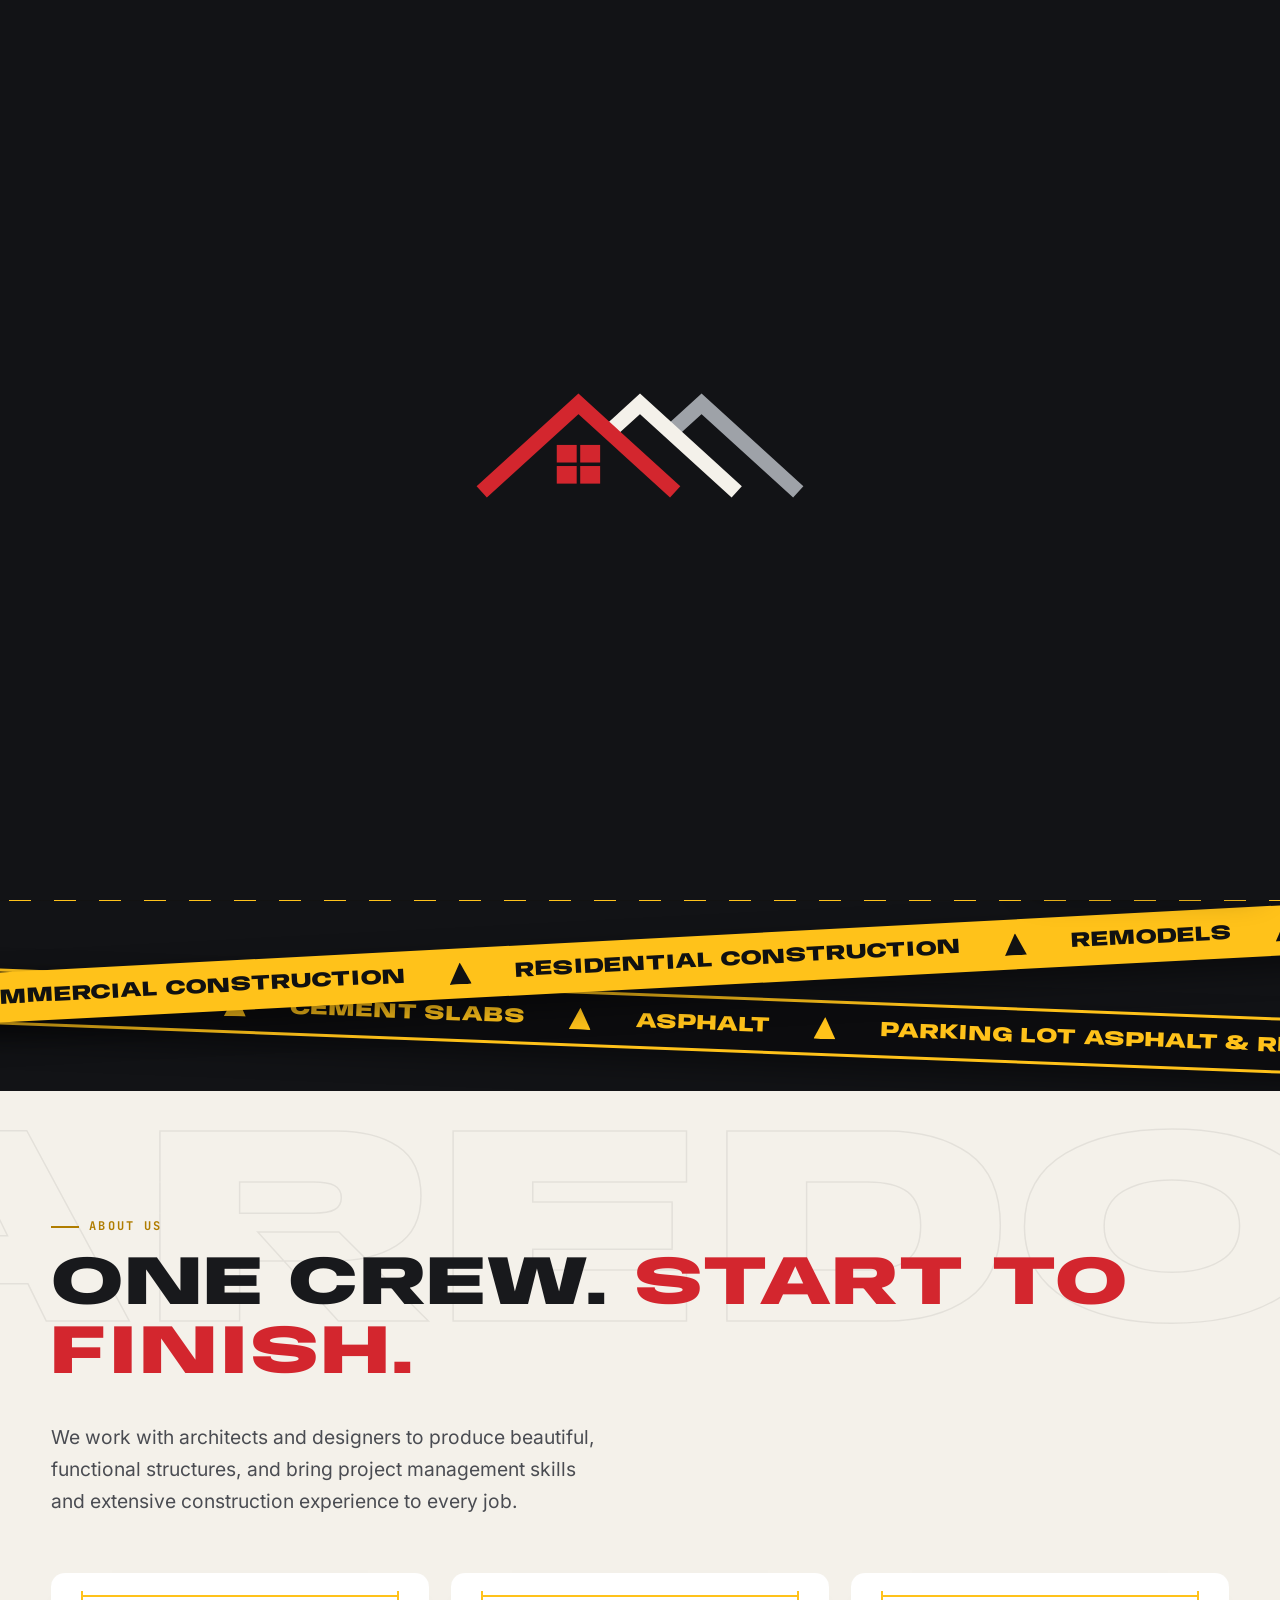
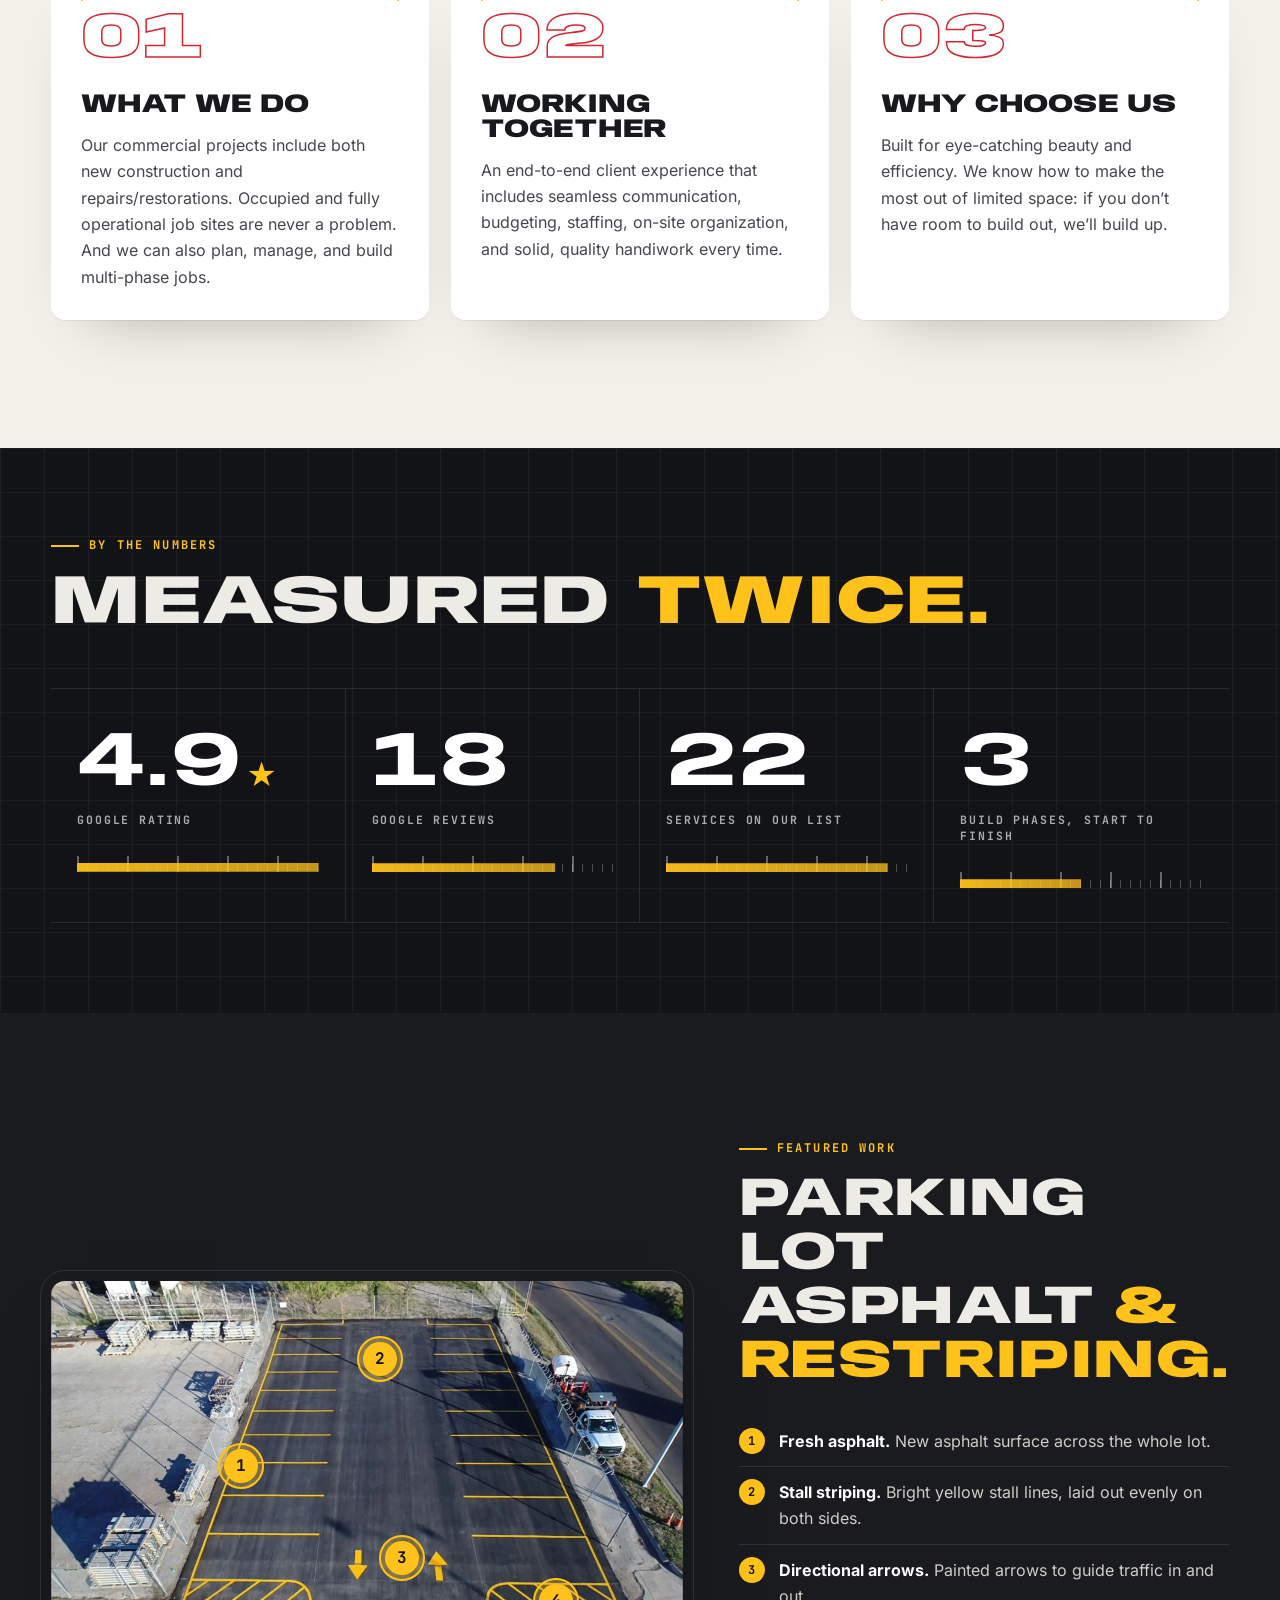
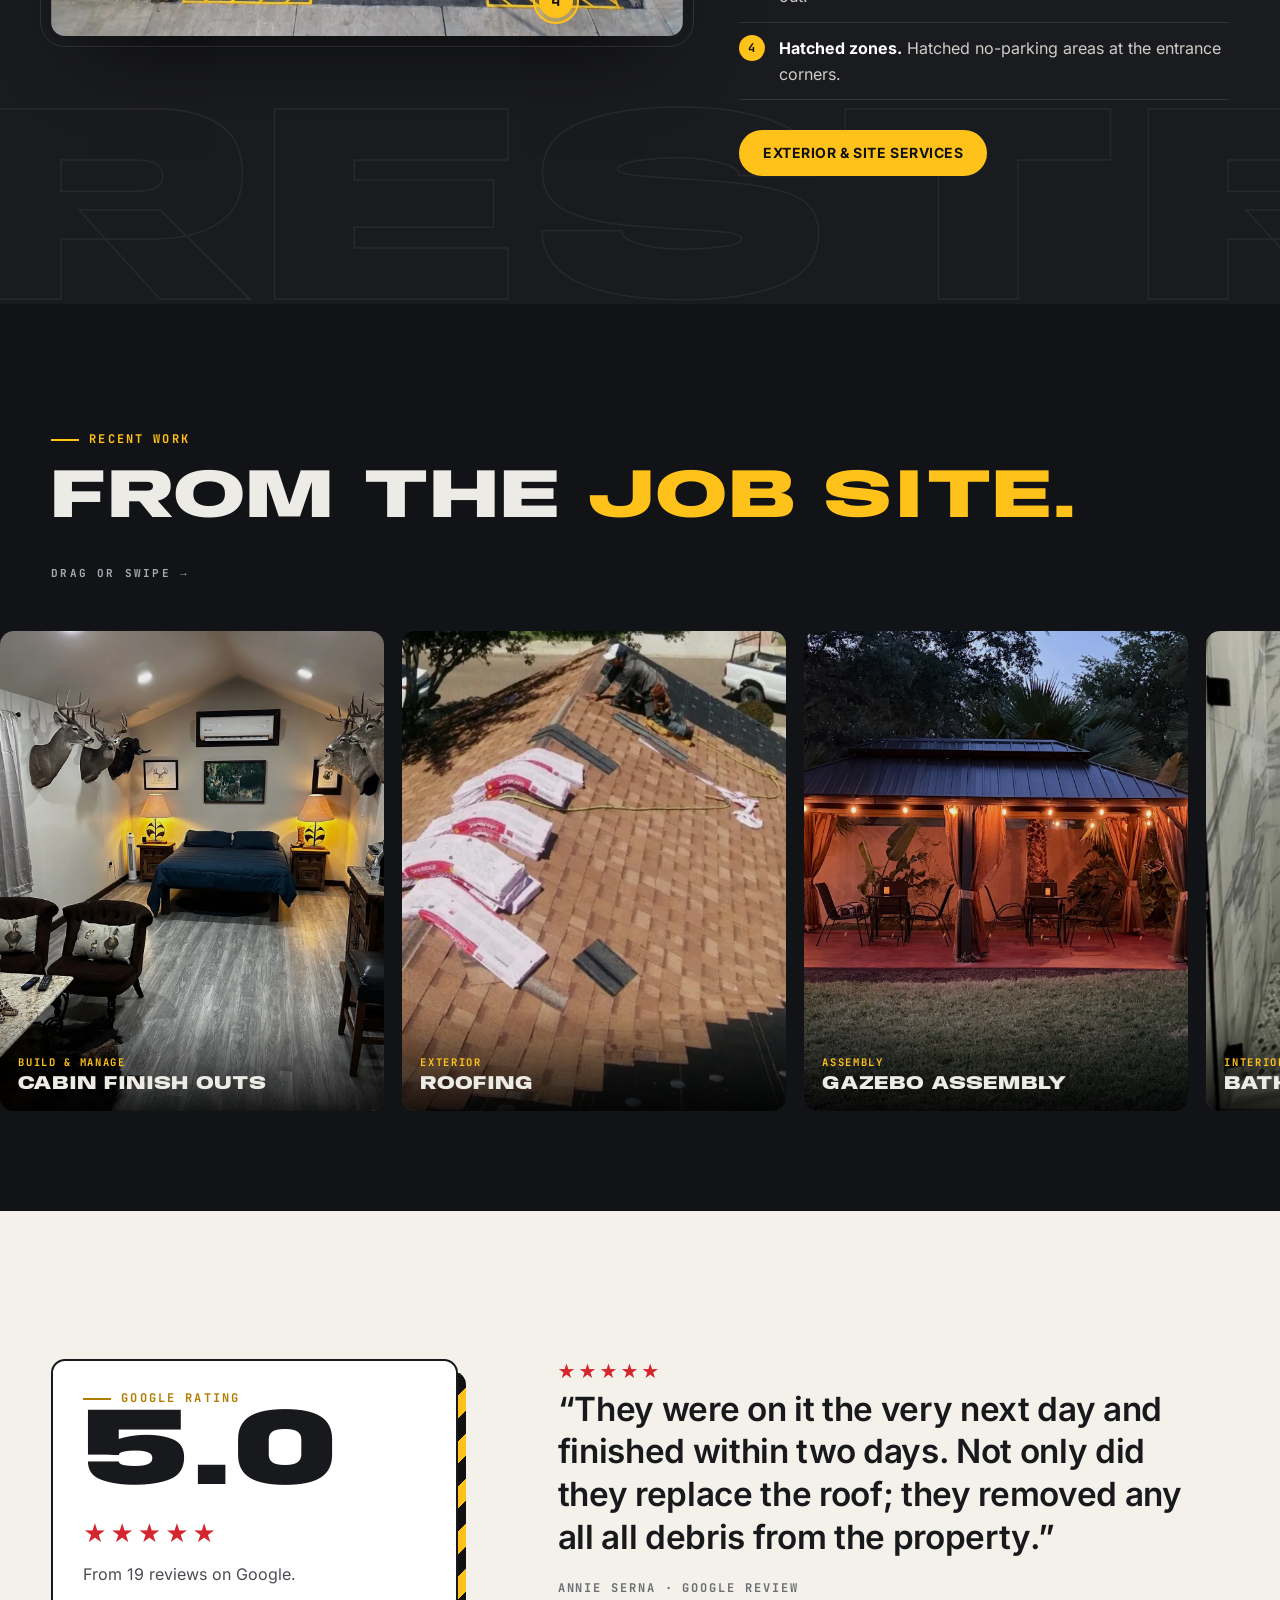
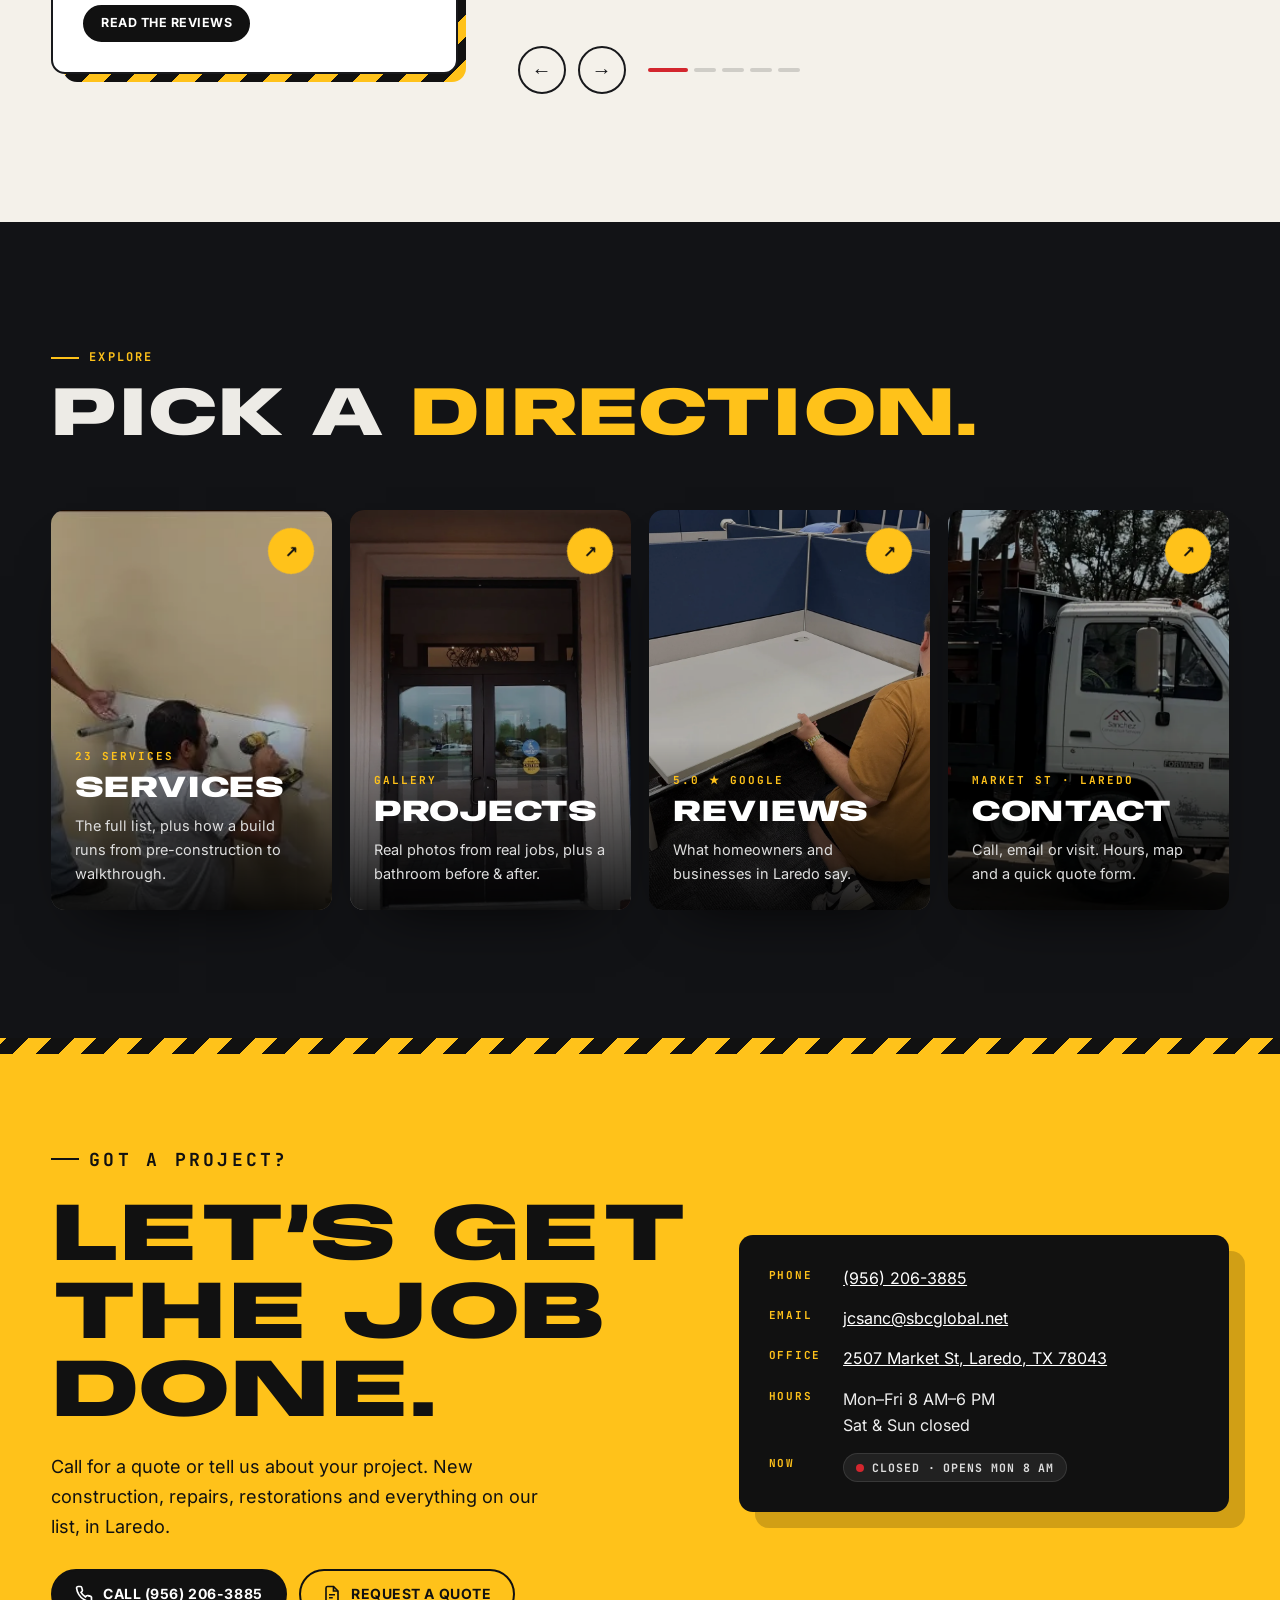
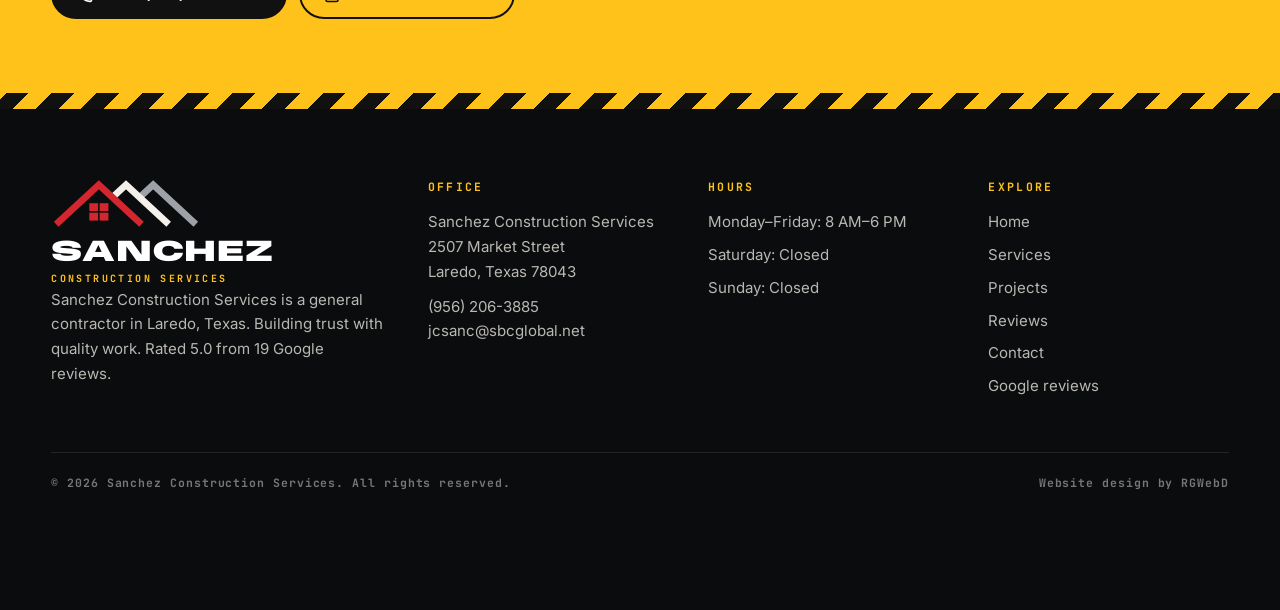
==== commit ca20fb38: "Add demo visit tracking" ====
--- a/index.html
+++ b/index.html
@@ -6,7 +6,7 @@
 <link rel="icon" href="favicon.ico" sizes="any"><link rel="icon" type="image/svg+xml" href="assets/favicon.svg"><link rel="apple-touch-icon" href="apple-touch-icon.png">
 <link rel="preload" href="assets/fonts/anybody-100_900.woff2" as="font" type="font/woff2" crossorigin><link rel="preload" as="image" href="assets/img/dump-trailer-loader.webp" fetchpriority="high">
 <link rel="stylesheet" href="assets/styles.css"><script>document.documentElement.classList.add('js')</script>
-<script type="application/ld+json">{"@context": "https://schema.org", "@graph": [{"@type": "GeneralContractor", "@id": "https://rgwebd.github.io/sanchezconstructiontx-demo/#business", "name": "Sanchez Construction Services", "url": "https://rgwebd.github.io/sanchezconstructiontx-demo/", "telephone": "+1-956-206-3885", "email": "jcsanc@sbcglobal.net", "description": "General contractor in Laredo, Texas offering commercial and residential construction, repairs and restorations, roofing, painting, drywall, flooring, remodeling, masonry, concrete, asphalt and parking lot restriping, ranch, hauling and moving services.", "image": ["https://rgwebd.github.io/sanchezconstructiontx-demo/assets/og-image.jpg", "https://rgwebd.github.io/sanchezconstructiontx-demo/assets/img/dump-trailer-loader.webp"], "logo": "https://rgwebd.github.io/sanchezconstructiontx-demo/assets/icon-512.png", "address": {"@type": "PostalAddress", "streetAddress": "2507 Market St", "addressLocality": "Laredo", "addressRegion": "TX", "postalCode": "78043", "addressCountry": "US"}, "geo": {"@type": "GeoCoordinates", "latitude": 27.5035321, "longitude": -99.4703193}, "hasMap": "https://maps.google.com/?cid=174853116217362907", "areaServed": {"@type": "City", "name": "Laredo, Texas"}, "openingHoursSpecification": [{"@type": "OpeningHoursSpecification", "dayOfWeek": ["Monday", "Tuesday", "Wednesday", "Thursday", "Friday"], "opens": "08:00", "closes": "18:00"}], "aggregateRating": {"@type": "AggregateRating", "ratingValue": "5.0", "reviewCount": "19", "bestRating": "5"}, "sameAs": ["https://maps.google.com/?cid=174853116217362907"], "hasOfferCatalog": {"@type": "OfferCatalog", "name": "Construction services", "itemListElement": [{"@type": "Offer", "itemOffered": {"@type": "Service", "name": "Commercial Construction", "url": "https://rgwebd.github.io/sanchezconstructiontx-demo/services.html#commercial"}}, {"@type": "Offer", "itemOffered": {"@type": "Service", "name": "Residential Construction", "url": "https://rgwebd.github.io/sanchezconstructiontx-demo/services.html#residential"}}, {"@type": "Offer", "itemOffered": {"@type": "Service", "name": "Remodels", "url": "https://rgwebd.github.io/sanchezconstructiontx-demo/services.html#remodels"}}, {"@type": "Offer", "itemOffered": {"@type": "Service", "name": "Cabin Finish Outs", "url": "https://rgwebd.github.io/sanchezconstructiontx-demo/services.html#cabin"}}, {"@type": "Offer", "itemOffered": {"@type": "Service", "name": "Painting", "url": "https://rgwebd.github.io/sanchezconstructiontx-demo/services.html#painting"}}, {"@type": "Offer", "itemOffered": {"@type": "Service", "name": "Drywall Repairs & Installation", "url": "https://rgwebd.github.io/sanchezconstructiontx-demo/services.html#drywall"}}, {"@type": "Offer", "itemOffered": {"@type": "Service", "name": "Flooring Installation", "url": "https://rgwebd.github.io/sanchezconstructiontx-demo/services.html#flooring"}}, {"@type": "Offer", "itemOffered": {"@type": "Service", "name": "Bathroom Remodeling", "url": "https://rgwebd.github.io/sanchezconstructiontx-demo/services.html#bathroom"}}, {"@type": "Offer", "itemOffered": {"@type": "Service", "name": "Suspended Ceiling Installation", "url": "https://rgwebd.github.io/sanchezconstructiontx-demo/services.html#ceiling"}}, {"@type": "Offer", "itemOffered": {"@type": "Service", "name": "Glazing", "url": "https://rgwebd.github.io/sanchezconstructiontx-demo/services.html#glazing"}}, {"@type": "Offer", "itemOffered": {"@type": "Service", "name": "Roofing Repairs & Installations", "url": "https://rgwebd.github.io/sanchezconstructiontx-demo/services.html#roofing"}}, {"@type": "Offer", "itemOffered": {"@type": "Service", "name": "Masonry", "url": "https://rgwebd.github.io/sanchezconstructiontx-demo/services.html#masonry"}}, {"@type": "Offer", "itemOffered": {"@type": "Service", "name": "Block Fences", "url": "https://rgwebd.github.io/sanchezconstructiontx-demo/services.html#fence"}}, {"@type": "Offer", "itemOffered": {"@type": "Service", "name": "Cement Slabs", "url": "https://rgwebd.github.io/sanchezconstructiontx-demo/services.html#slabs"}}, {"@type": "Offer", "itemOffered": {"@type": "Service", "name": "Asphalt", "url": "https://rgwebd.github.io/sanchezconstructiontx-demo/services.html#asphalt"}}, {"@type": "Offer", "itemOffered": {"@type": "Service", "name": "Parking Lot Asphalt & Restriping", "url": "https://rgwebd.github.io/sanchezconstructiontx-demo/services.html#parking"}}, {"@type": "Offer", "itemOffered": {"@type": "Service", "name": "Landscaping Services", "url": "https://rgwebd.github.io/sanchezconstructiontx-demo/services.html#landscaping"}}, {"@type": "Offer", "itemOffered": {"@type": "Service", "name": "Ranch Services", "url": "https://rgwebd.github.io/sanchezconstructiontx-demo/services.html#ranch"}}, {"@type": "Offer", "itemOffered": {"@type": "Service", "name": "Septic Tank Services", "url": "https://rgwebd.github.io/sanchezconstructiontx-demo/services.html#septic"}}, {"@type": "Offer", "itemOffered": {"@type": "Service", "name": "Dump Trailer Services", "url": "https://rgwebd.github.io/sanchezconstructiontx-demo/services.html#dump"}}, {"@type": "Offer", "itemOffered": {"@type": "Service", "name": "Moving Services", "url": "https://rgwebd.github.io/sanchezconstructiontx-demo/services.html#moving"}}, {"@type": "Offer", "itemOffered": {"@type": "Service", "name": "Furniture Assembly", "url": "https://rgwebd.github.io/sanchezconstructiontx-demo/services.html#furniture"}}, {"@type": "Offer", "itemOffered": {"@type": "Service", "name": "Gazebo Assembly", "url": "https://rgwebd.github.io/sanchezconstructiontx-demo/services.html#gazebo"}}]}, "review": [{"@type": "Review", "author": {"@type": "Person", "name": "Annie Serna"}, "reviewRating": {"@type": "Rating", "ratingValue": "5", "bestRating": "5"}, "reviewBody": "I contacted Sanchez Construction Services when I needed the roof replaced. Mr. Sanchez and his staff were prompt and very professional in their initial visit and with the estimate. Upon agreeing to the job, they were on it the very next day and finished within two days. Not only did they replace the roof; they removed any all all debris from the property. We have had strong rain and winds since the roof was replaced and there have not been any problems with it. I have since asked Mr. Sanchez and crew to do other jobs and the results are always the same. Timely, professional and work is of the best quality. The professionalism of Sanchez Construction is like none I have ever seen. I recommend them for any and all jobs without any hesitation whatsoever."}, {"@type": "Review", "author": {"@type": "Person", "name": "Nora Menza"}, "reviewRating": {"@type": "Rating", "ratingValue": "5", "bestRating": "5"}, "reviewBody": "I highly recommend Sanchez Construction Services. This company takes pride in the quality of work they do. They have installed new roof shingles on our home, renovated our four bathrooms, and painted the siding of our house. Everything is done in a timely and professional manner with close attention to detail. The employees are respectful and trustworthy. Their work is excellent! ~~Jorge and Nora Mendoza"}, {"@type": "Review", "author": {"@type": "Person", "name": "Eli Lopez"}, "reviewRating": {"@type": "Rating", "ratingValue": "5", "bestRating": "5"}, "reviewBody": "I’m a manager at a prominent Pediatric Dentistry here in Laredo. We had a major repair to do at the office. Because of the nature of our business we had to schedule the repair to be after hours. We contacted Sanchez Construction Services and they were extremely prompt with their response. They came out to the office gave us an estimate and by the next day we had our issue fixed. The very next day the owner of the company came out to the office to introduce himself and to let us know that any type of construction work we need he would be able to take care of us. Hands down the best in South Texas! Recommend them 100%!"}, {"@type": "Review", "author": {"@type": "Person", "name": "monica robledo"}, "reviewRating": {"@type": "Rating", "ratingValue": "5", "bestRating": "5"}, "reviewBody": "Excellent Customer Service! The team at Sanchez Construction is very professional, experience and dependable. Highly recommended Sanchez, for any and all of my home repairs and construction needs. You WILL NOT be disappointed!"}, {"@type": "Review", "author": {"@type": "Person", "name": "Marisela Castaneda"}, "reviewRating": {"@type": "Rating", "ratingValue": "5", "bestRating": "5"}, "reviewBody": "I was very impressed with the time it took to get my iron gate repaired. I called on a Monday morning and by Tuesday Morning my gate was as good as new. Mr. Sanchez is very professional and courteous."}]}, {"@type": "WebSite", "name": "Sanchez Construction Services", "url": "https://rgwebd.github.io/sanchezconstructiontx-demo/"}]}</script></head>
+<script type="application/ld+json">{"@context": "https://schema.org", "@graph": [{"@type": "GeneralContractor", "@id": "https://rgwebd.github.io/sanchezconstructiontx-demo/#business", "name": "Sanchez Construction Services", "url": "https://rgwebd.github.io/sanchezconstructiontx-demo/", "telephone": "+1-956-206-3885", "email": "jcsanc@sbcglobal.net", "description": "General contractor in Laredo, Texas offering commercial and residential construction, repairs and restorations, roofing, painting, drywall, flooring, remodeling, masonry, concrete, asphalt and parking lot restriping, ranch, hauling and moving services.", "image": ["https://rgwebd.github.io/sanchezconstructiontx-demo/assets/og-image.jpg", "https://rgwebd.github.io/sanchezconstructiontx-demo/assets/img/dump-trailer-loader.webp"], "logo": "https://rgwebd.github.io/sanchezconstructiontx-demo/assets/icon-512.png", "address": {"@type": "PostalAddress", "streetAddress": "2507 Market St", "addressLocality": "Laredo", "addressRegion": "TX", "postalCode": "78043", "addressCountry": "US"}, "geo": {"@type": "GeoCoordinates", "latitude": 27.5035321, "longitude": -99.4703193}, "hasMap": "https://maps.google.com/?cid=174853116217362907", "areaServed": {"@type": "City", "name": "Laredo, Texas"}, "openingHoursSpecification": [{"@type": "OpeningHoursSpecification", "dayOfWeek": ["Monday", "Tuesday", "Wednesday", "Thursday", "Friday"], "opens": "08:00", "closes": "18:00"}], "aggregateRating": {"@type": "AggregateRating", "ratingValue": "5.0", "reviewCount": "19", "bestRating": "5"}, "sameAs": ["https://maps.google.com/?cid=174853116217362907"], "hasOfferCatalog": {"@type": "OfferCatalog", "name": "Construction services", "itemListElement": [{"@type": "Offer", "itemOffered": {"@type": "Service", "name": "Commercial Construction", "url": "https://rgwebd.github.io/sanchezconstructiontx-demo/services.html#commercial"}}, {"@type": "Offer", "itemOffered": {"@type": "Service", "name": "Residential Construction", "url": "https://rgwebd.github.io/sanchezconstructiontx-demo/services.html#residential"}}, {"@type": "Offer", "itemOffered": {"@type": "Service", "name": "Remodels", "url": "https://rgwebd.github.io/sanchezconstructiontx-demo/services.html#remodels"}}, {"@type": "Offer", "itemOffered": {"@type": "Service", "name": "Cabin Finish Outs", "url": "https://rgwebd.github.io/sanchezconstructiontx-demo/services.html#cabin"}}, {"@type": "Offer", "itemOffered": {"@type": "Service", "name": "Painting", "url": "https://rgwebd.github.io/sanchezconstructiontx-demo/services.html#painting"}}, {"@type": "Offer", "itemOffered": {"@type": "Service", "name": "Drywall Repairs & Installation", "url": "https://rgwebd.github.io/sanchezconstructiontx-demo/services.html#drywall"}}, {"@type": "Offer", "itemOffered": {"@type": "Service", "name": "Flooring Installation", "url": "https://rgwebd.github.io/sanchezconstructiontx-demo/services.html#flooring"}}, {"@type": "Offer", "itemOffered": {"@type": "Service", "name": "Bathroom Remodeling", "url": "https://rgwebd.github.io/sanchezconstructiontx-demo/services.html#bathroom"}}, {"@type": "Offer", "itemOffered": {"@type": "Service", "name": "Suspended Ceiling Installation", "url": "https://rgwebd.github.io/sanchezconstructiontx-demo/services.html#ceiling"}}, {"@type": "Offer", "itemOffered": {"@type": "Service", "name": "Glazing", "url": "https://rgwebd.github.io/sanchezconstructiontx-demo/services.html#glazing"}}, {"@type": "Offer", "itemOffered": {"@type": "Service", "name": "Roofing Repairs & Installations", "url": "https://rgwebd.github.io/sanchezconstructiontx-demo/services.html#roofing"}}, {"@type": "Offer", "itemOffered": {"@type": "Service", "name": "Masonry", "url": "https://rgwebd.github.io/sanchezconstructiontx-demo/services.html#masonry"}}, {"@type": "Offer", "itemOffered": {"@type": "Service", "name": "Block Fences", "url": "https://rgwebd.github.io/sanchezconstructiontx-demo/services.html#fence"}}, {"@type": "Offer", "itemOffered": {"@type": "Service", "name": "Cement Slabs", "url": "https://rgwebd.github.io/sanchezconstructiontx-demo/services.html#slabs"}}, {"@type": "Offer", "itemOffered": {"@type": "Service", "name": "Asphalt", "url": "https://rgwebd.github.io/sanchezconstructiontx-demo/services.html#asphalt"}}, {"@type": "Offer", "itemOffered": {"@type": "Service", "name": "Parking Lot Asphalt & Restriping", "url": "https://rgwebd.github.io/sanchezconstructiontx-demo/services.html#parking"}}, {"@type": "Offer", "itemOffered": {"@type": "Service", "name": "Landscaping Services", "url": "https://rgwebd.github.io/sanchezconstructiontx-demo/services.html#landscaping"}}, {"@type": "Offer", "itemOffered": {"@type": "Service", "name": "Ranch Services", "url": "https://rgwebd.github.io/sanchezconstructiontx-demo/services.html#ranch"}}, {"@type": "Offer", "itemOffered": {"@type": "Service", "name": "Septic Tank Services", "url": "https://rgwebd.github.io/sanchezconstructiontx-demo/services.html#septic"}}, {"@type": "Offer", "itemOffered": {"@type": "Service", "name": "Dump Trailer Services", "url": "https://rgwebd.github.io/sanchezconstructiontx-demo/services.html#dump"}}, {"@type": "Offer", "itemOffered": {"@type": "Service", "name": "Moving Services", "url": "https://rgwebd.github.io/sanchezconstructiontx-demo/services.html#moving"}}, {"@type": "Offer", "itemOffered": {"@type": "Service", "name": "Furniture Assembly", "url": "https://rgwebd.github.io/sanchezconstructiontx-demo/services.html#furniture"}}, {"@type": "Offer", "itemOffered": {"@type": "Service", "name": "Gazebo Assembly", "url": "https://rgwebd.github.io/sanchezconstructiontx-demo/services.html#gazebo"}}]}, "review": [{"@type": "Review", "author": {"@type": "Person", "name": "Annie Serna"}, "reviewRating": {"@type": "Rating", "ratingValue": "5", "bestRating": "5"}, "reviewBody": "I contacted Sanchez Construction Services when I needed the roof replaced. Mr. Sanchez and his staff were prompt and very professional in their initial visit and with the estimate. Upon agreeing to the job, they were on it the very next day and finished within two days. Not only did they replace the roof; they removed any all all debris from the property. We have had strong rain and winds since the roof was replaced and there have not been any problems with it. I have since asked Mr. Sanchez and crew to do other jobs and the results are always the same. Timely, professional and work is of the best quality. The professionalism of Sanchez Construction is like none I have ever seen. I recommend them for any and all jobs without any hesitation whatsoever."}, {"@type": "Review", "author": {"@type": "Person", "name": "Nora Menza"}, "reviewRating": {"@type": "Rating", "ratingValue": "5", "bestRating": "5"}, "reviewBody": "I highly recommend Sanchez Construction Services. This company takes pride in the quality of work they do. They have installed new roof shingles on our home, renovated our four bathrooms, and painted the siding of our house. Everything is done in a timely and professional manner with close attention to detail. The employees are respectful and trustworthy. Their work is excellent! ~~Jorge and Nora Mendoza"}, {"@type": "Review", "author": {"@type": "Person", "name": "Eli Lopez"}, "reviewRating": {"@type": "Rating", "ratingValue": "5", "bestRating": "5"}, "reviewBody": "I’m a manager at a prominent Pediatric Dentistry here in Laredo. We had a major repair to do at the office. Because of the nature of our business we had to schedule the repair to be after hours. We contacted Sanchez Construction Services and they were extremely prompt with their response. They came out to the office gave us an estimate and by the next day we had our issue fixed. The very next day the owner of the company came out to the office to introduce himself and to let us know that any type of construction work we need he would be able to take care of us. Hands down the best in South Texas! Recommend them 100%!"}, {"@type": "Review", "author": {"@type": "Person", "name": "monica robledo"}, "reviewRating": {"@type": "Rating", "ratingValue": "5", "bestRating": "5"}, "reviewBody": "Excellent Customer Service! The team at Sanchez Construction is very professional, experience and dependable. Highly recommended Sanchez, for any and all of my home repairs and construction needs. You WILL NOT be disappointed!"}, {"@type": "Review", "author": {"@type": "Person", "name": "Marisela Castaneda"}, "reviewRating": {"@type": "Rating", "ratingValue": "5", "bestRating": "5"}, "reviewBody": "I was very impressed with the time it took to get my iron gate repaired. I called on a Monday morning and by Tuesday Morning my gate was as good as new. Mr. Sanchez is very professional and courteous."}]}, {"@type": "WebSite", "name": "Sanchez Construction Services", "url": "https://rgwebd.github.io/sanchezconstructiontx-demo/"}]}</script><script src="https://cosmiccallers.lovable.app/demo-track.js" data-demo="sanchezconstructiontx-demo" defer></script></head>
 <body><a class="skip" href="#main">Skip to content</a><div class="progress" aria-hidden="true"></div>
 <header class="hdr"><div class="wrap"><a class="brand" href="index.html" aria-label="Sanchez Construction Services home"><img src="assets/mark-dark.svg" width="64" height="21" alt=""><span><b>SANCHEZ</b><small>CONSTRUCTION SERVICES</small></span></a>
 <nav class="nav" aria-label="Main"><a href="index.html" aria-current="page">Home</a><a href="services.html">Services</a><a href="projects.html">Projects</a><a href="reviews.html">Reviews</a><a href="contact.html">Contact</a></nav><div class="hdr-cta"><span class="status" data-status><i></i><span>Mon–Fri 8 AM–6 PM</span></span><a class="btn mag sm" href="tel:+19562063885"><svg viewBox="0 0 24 24" fill="none" stroke="currentColor" stroke-width="2.2" aria-hidden="true"><path d="M22 16.9v3a2 2 0 0 1-2.2 2 19.8 19.8 0 0 1-8.6-3.1 19.5 19.5 0 0 1-6-6A19.8 19.8 0 0 1 2.1 4.2 2 2 0 0 1 4.1 2h3a2 2 0 0 1 2 1.7c.1 1 .4 1.9.7 2.8a2 2 0 0 1-.5 2.1L8 9.9a16 16 0 0 0 6 6l1.3-1.3a2 2 0 0 1 2.1-.4c.9.3 1.8.6 2.8.7a2 2 0 0 1 1.7 2z"/></svg><span>Call</span></a><a class="btn mag ghost sm" href="contact.html#quote"><svg viewBox="0 0 24 24" fill="none" stroke="currentColor" stroke-width="2.2" aria-hidden="true"><path d="M14 2H6a2 2 0 0 0-2 2v16a2 2 0 0 0 2 2h12a2 2 0 0 0 2-2V8z"/><path d="M14 2v6h6M8 13h8M8 17h5"/></svg><span>Quote</span></a></div>
--- a/assets/styles.css
+++ b/assets/styles.css
@@ -77,8 +77,8 @@
 .loader.done .mk,.loader.done .cap{opacity:0;transform:scale(.9)}.loader.done .gate.l{transform:translateX(-101%)}.loader.done .gate.r{transform:translateX(101%)}
 .loader.gone{display:none}
 /* hero (home) */
-.hero{position:relative;min-height:calc(100svh - 74px);display:flex;align-items:flex-end;overflow:hidden;isolation:isolate}
-.hero .bg{position:absolute;inset:-6% 0 0;z-index:-2}
+.hero{position:relative;background:var(--asph);min-height:calc(100svh - 74px);display:flex;align-items:flex-end;overflow:hidden;isolation:isolate}
+.hero .bg{position:absolute;inset:-6% 0 0;z-index:-2;overflow:hidden}
 .hero .bg img{width:100%;height:100%;object-fit:cover;object-position:62% 50%;animation:kb 18s var(--ease) both}
 @keyframes kb{from{transform:scale(1.16)}to{transform:scale(1.02)}}
 .hero::before{content:"";position:absolute;inset:0;z-index:-1;background:linear-gradient(90deg,rgba(12,13,15,.94) 0%,rgba(12,13,15,.78) 38%,rgba(12,13,15,.15) 75%),linear-gradient(0deg,rgba(12,13,15,.9),transparent 45%)}
@@ -97,8 +97,9 @@
 .hero .side{position:absolute;right:3vw;top:50%;transform:translateY(-50%) rotate(90deg);transform-origin:right center;font:700 11px var(--mono);letter-spacing:.35em;color:rgba(255,255,255,.55)}
 @media (max-width:820px){
  .hero{display:block;min-height:0}
- .hero .bg{position:relative;inset:auto;height:52vh;min-height:300px}
- .hero::before{background:linear-gradient(0deg,var(--asph) 0%,rgba(18,19,22,0) 40%);height:52vh;min-height:300px;bottom:auto}
+ .hero .bg{position:relative;inset:auto;height:52vh;min-height:300px;transform:none!important}
+ .hero::before{z-index:0;background:linear-gradient(0deg,var(--asph) 0%,var(--asph) 3%,rgba(18,19,22,0) 40%);height:calc(52vh + 2px);min-height:302px;bottom:auto}
+ .hero .wrap{z-index:1}
  .hero .wrap{padding:0 0 56px;margin-top:-18px}
  .hero .side{display:none}
  .hero h1 .o{-webkit-text-stroke:1.5px #fff}
@@ -233,7 +234,7 @@
 .demo button{border:0;background:#111;color:#fff;width:22px;height:22px;border-radius:50%;cursor:pointer;font-size:13px;line-height:1}
 @media (max-width:820px){.demo{display:none;bottom:86px;right:auto;left:50%;transform:translateX(-50%)}.mbar.show~.demo{display:flex}}
 /* page hero */
-.phero{position:relative;padding:120px 0 90px;overflow:hidden;isolation:isolate;min-height:62vh;display:flex;align-items:flex-end}
+.phero{position:relative;background:var(--asph);padding:120px 0 90px;overflow:hidden;isolation:isolate;min-height:62vh;display:flex;align-items:flex-end}
 .phero .bg{position:absolute;inset:-10% 0 0;z-index:-2}.phero .bg img{width:100%;height:100%;object-fit:cover}
 .phero::before{content:"";position:absolute;inset:0;z-index:-1;background:linear-gradient(90deg,rgba(12,13,15,.93),rgba(12,13,15,.55) 60%,rgba(12,13,15,.25)),linear-gradient(0deg,rgba(12,13,15,.85),transparent 50%)}
 .phero h1{font-size:clamp(46px,7.4vw,112px);font-stretch:150%;max-width:13ch}
